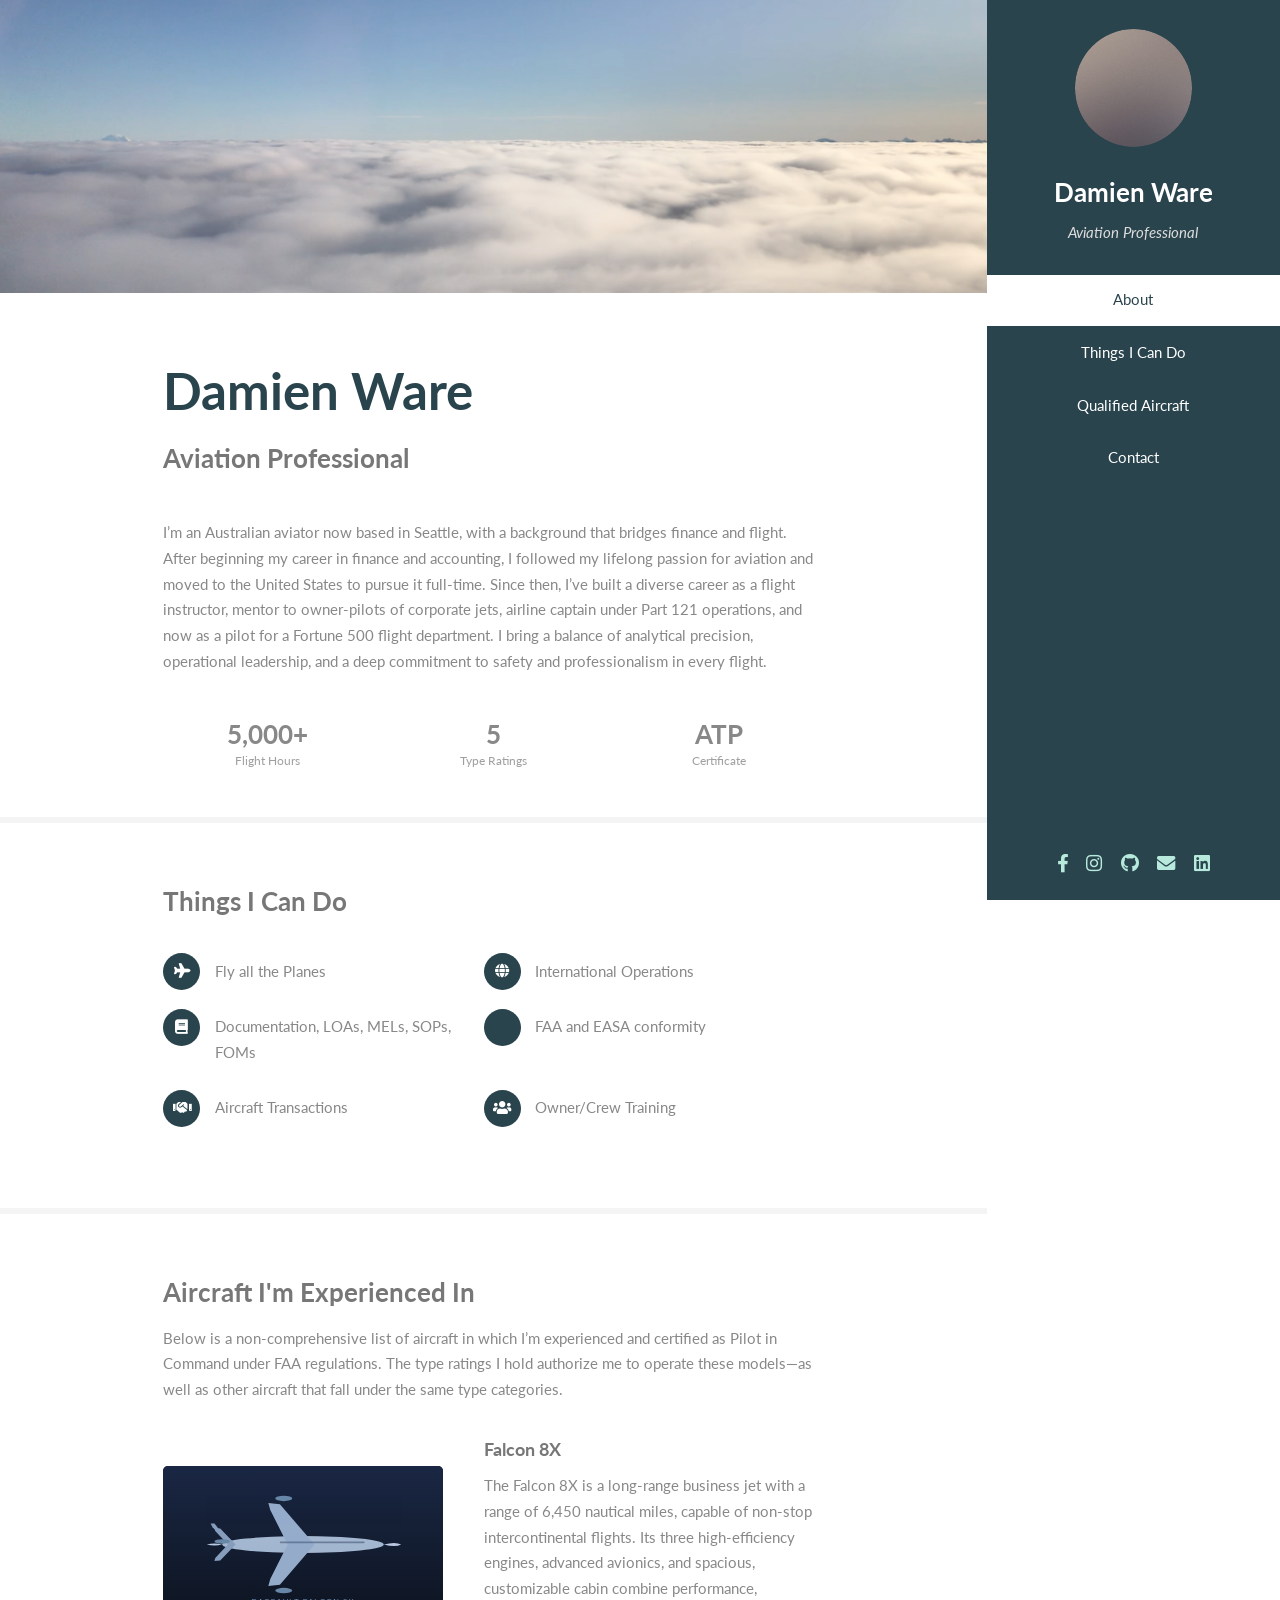
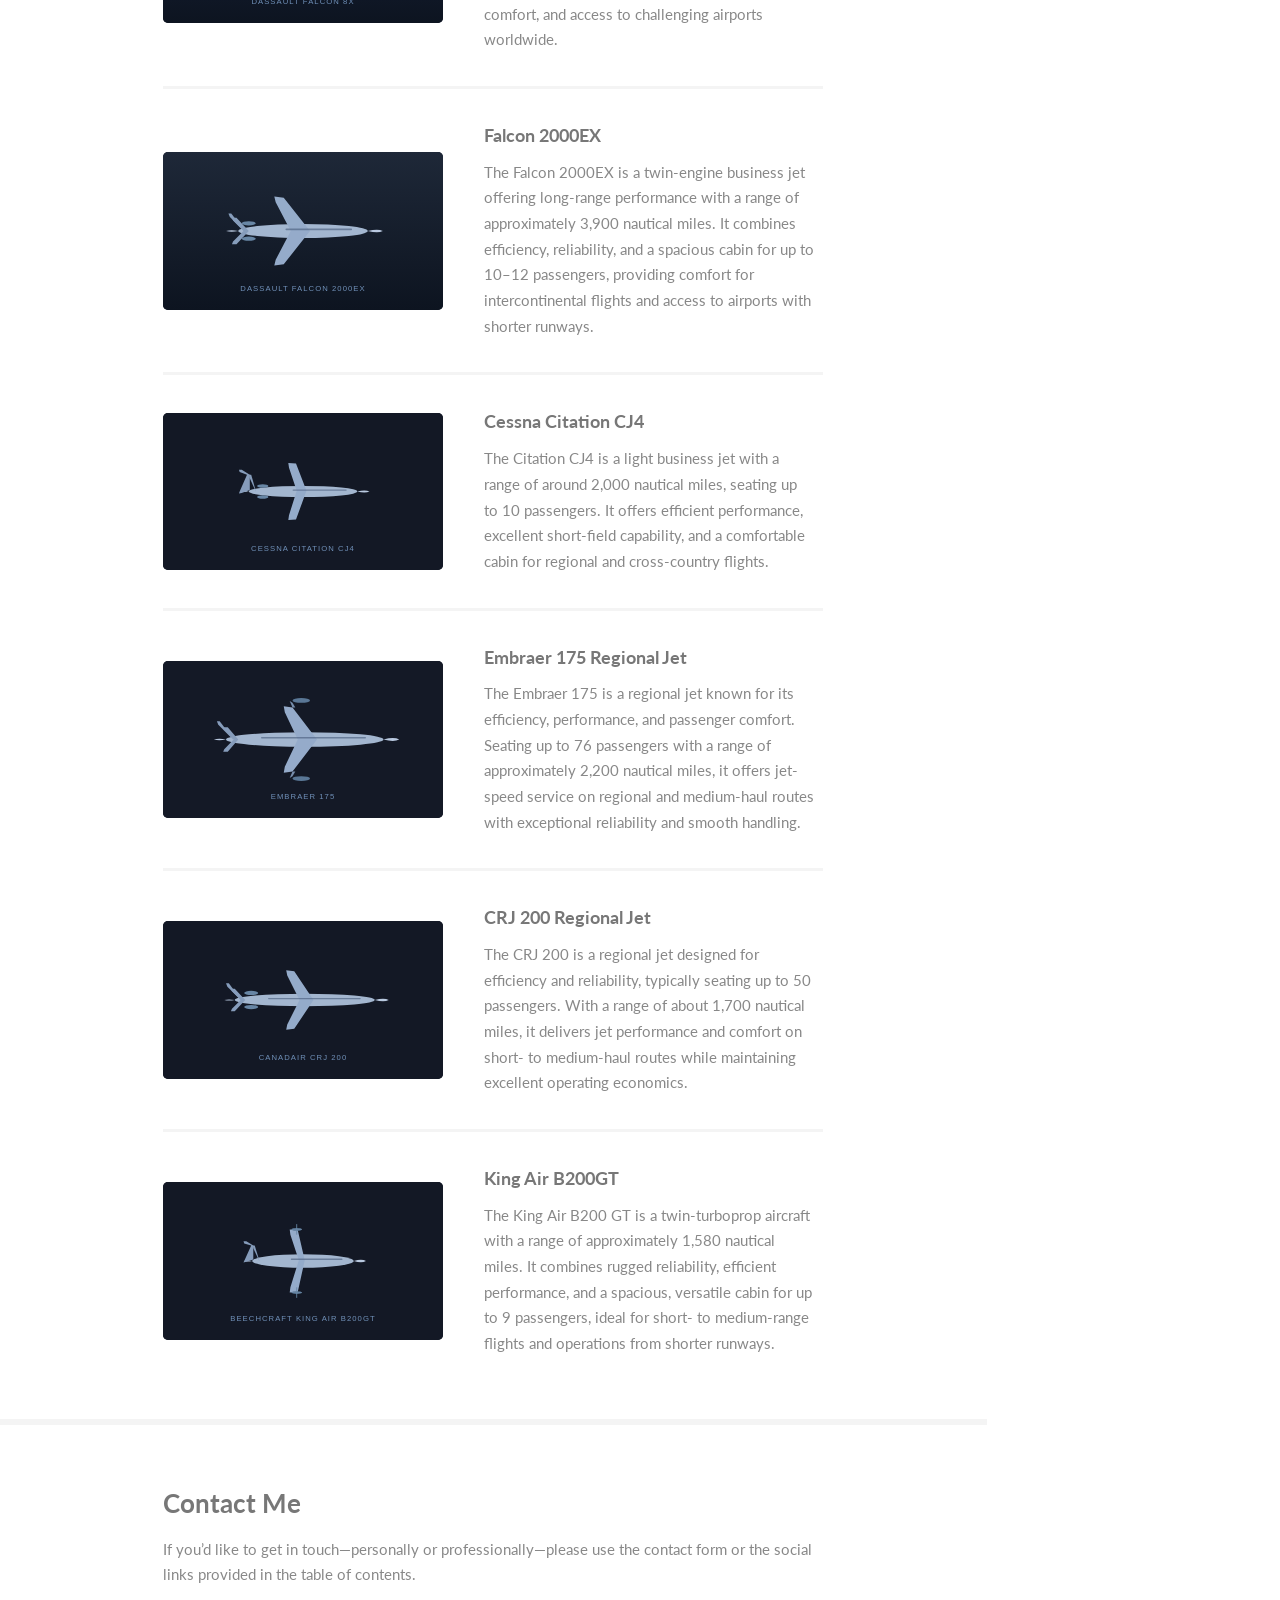
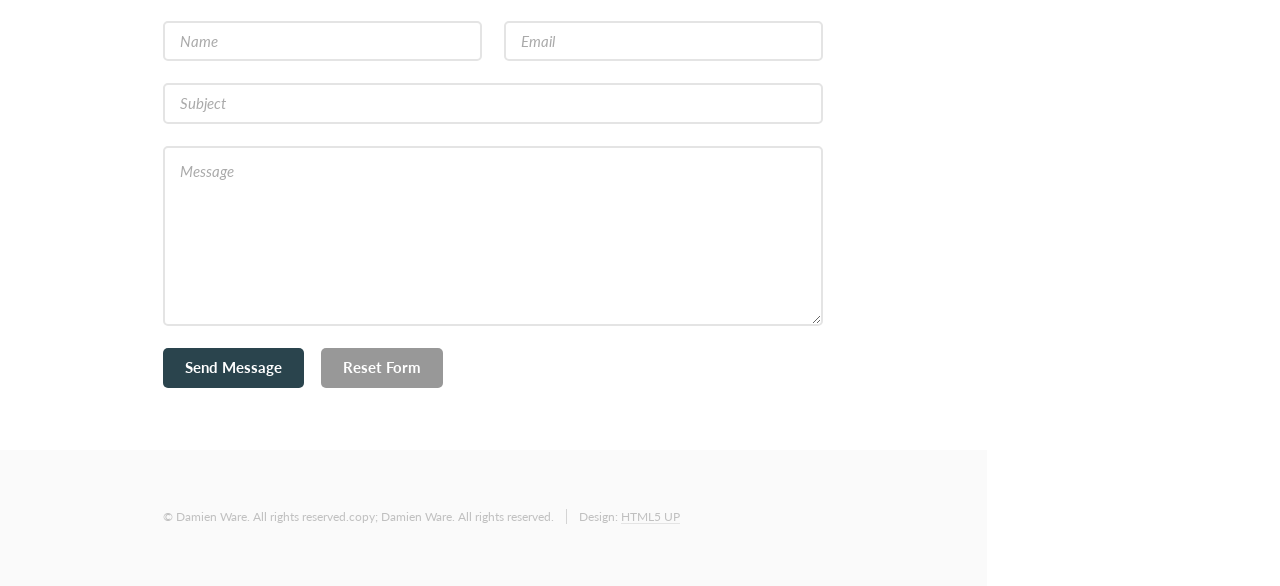
==== index.html @ 3c60c2db "Use self-hosted SVG aircraft silhouettes (fix broken Wikimedia image links)" ====
<!DOCTYPE HTML>

<html>
	<head>
		<title>Damien Ware | Aviation Professional</title>
		<meta charset="utf-8" />
		<meta name="viewport" content="width=device-width, initial-scale=1, user-scalable=no" />
    <meta name="description" content="Damien Ware — Australian-born aviation professional based in Seattle. ATP-certified pilot with 8,000+ flight hours, 6 type ratings, and experience spanning flight instruction, Part 121 airline operations, and Fortune 500 corporate flight departments." />
    <meta name="keywords" content="Damien Ware, aviation professional, ATP pilot, corporate pilot, Falcon 8X, flight instructor, Part 121, Seattle pilot" />
    <meta property="og:title" content="Damien Ware | Aviation Professional" />
    <meta property="og:description" content="ATP-certified pilot with 8,000+ hours and 6 type ratings. Experienced in corporate aviation, airline operations, and aircraft transactions." />
    <meta property="og:type" content="website" />
    <meta property="og:url" content="https://damienware.com" />
    <meta name="twitter:card" content="summary" />
    <meta name="twitter:title" content="Damien Ware | Aviation Professional" />
    <meta name="twitter:description" content="ATP-certified pilot with 8,000+ hours and 6 type ratings." />
		<link rel="stylesheet" href="assets/css/main.css" />
	</head>
	<body class="is-preload">

		<!-- Header -->
			<section id="header">
				<header>
					<span class="image avatar"><img src="images/avatar.jpg" alt="Damien Ware, Aviation Professional" /></span>
					<h1 id="logo"><a href="#">Damien Ware</a></h1>
					<p>Aviation Professional<br />
					</p>
				</header>
				<nav id="nav">
					<ul>
						<li><a href="#one" class="active">About</a></li>
						<li><a href="#two">Things I Can Do</a></li>
						<li><a href="#three">Qualified Aircraft</a></li>
						<li><a href="#four">Contact</a></li>
					</ul>
				</nav>
				<footer>
					<ul class="icons">
												<li><a href="#" class="icon brands fa-facebook-f"><span class="label">Facebook</span></a></li>
						<li><a href="#" class="icon brands fa-instagram"><span class="label">Instagram</span></a></li>
						<li><a href="https://github.com/teacup33q" class="icon brands fa-github"><span class="label">Github</span></a></li>
						<li><a href="mailto:d@mienware.com" class="icon solid fa-envelope"><span class="label">Email</span></a></li>
						<li><a href="https://www.linkedin.com/in/damien-ware/" class="icon brands fa-linkedin"><span class="label">Linkedin</span></a></li>
					</ul>
				</footer>
			</section>

		<!-- Wrapper -->
			<div id="wrapper">

				<!-- Main -->
					<div id="main">

						<!-- One -->
							<section id="one">
								<div class="image main" data-position="center">
									<img src="images/cloudtops.png" alt="Aerial view above the clouds" />
								</div>
								<div class="container">
									<header class="major">
										<h2>Damien Ware</h2>
										<p> Aviation Professional</p>
									</header>
									<p>I’m an Australian aviator now based in Seattle, with a background that bridges finance and flight. After beginning my career in finance and accounting, I followed my lifelong passion for aviation and moved to the United States to pursue it full-time. Since then, I’ve built a diverse career as a flight instructor, mentor to owner-pilots of corporate jets, airline captain under Part 121 operations, and now as a pilot for a Fortune 500 flight department. I bring a balance of analytical precision, operational leadership, and a deep commitment to safety and professionalism in every flight.</p>
                        <div style="display:flex;flex-wrap:wrap;gap:1.2em;margin-top:1.5em;">
                            <div style="flex:1;min-width:140px;background:rgba(255,255,255,0.07);border-radius:8px;padding:1em;text-align:center;">
                                <div style="font-size:1.8em;font-weight:700;">5,000+</div>
                                <div style="font-size:0.85em;opacity:0.8;">Flight Hours</div>
                            </div>
                            <div style="flex:1;min-width:140px;background:rgba(255,255,255,0.07);border-radius:8px;padding:1em;text-align:center;">
                                <div style="font-size:1.8em;font-weight:700;">5</div>
                                <div style="font-size:0.85em;opacity:0.8;">Type Ratings</div>
                            </div>
                            <div style="flex:1;min-width:140px;background:rgba(255,255,255,0.07);border-radius:8px;padding:1em;text-align:center;">
                                <div style="font-size:1.8em;font-weight:700;">ATP</div>
                                <div style="font-size:0.85em;opacity:0.8;">Certificate</div>
                            </div>

                        </div>
								</div>
							</section>

						<!-- Two -->
							<section id="two">
								<div class="container">
									<h3>Things I Can Do</h3>
									<p></p>
									<ul class="feature-icons">
										<li class="icon solid fa-plane">Fly all the Planes</li>
										<li class="icon solid fa-globe">International Operations</li>
										<li class="icon solid fa-book">Documentation, LOAs, MELs, SOPs, FOMs</li>
										<li class="icon fa-solid fa-check">FAA and EASA conformity </li>
										<li class="icon solid fa-handshake">Aircraft Transactions</li>
										<li class="icon solid fa-users">Owner/Crew Training</li>
									</ul>
								</div>
							</section>

						<!-- Three -->
							<section id="three">
								<div class="container">
									<h3>Aircraft I'm Experienced In</h3>
									<p>Below is a non-comprehensive list of aircraft in which I’m experienced and certified as Pilot in Command under FAA regulations. The type ratings I hold authorize me to operate these models—as well as other aircraft that fall under the same type categories. </p>
									<div class="features">
										<article>
											<a href="#" class="image"><img src="images/falcon8x.svg" alt="Dassault Falcon 8X business jet" /></a>
											<div class="inner">
												<h4>Falcon 8X </h4>
												<p>The Falcon 8X is a long-range business jet with a range of 6,450 nautical miles, capable of non-stop intercontinental flights. Its three high-efficiency engines, advanced avionics, and spacious, customizable cabin combine performance, comfort, and access to challenging airports worldwide.</p>
											</div>
										</article>
										<article>
											<a href="#" class="image"><img src="images/falcon2000ex.svg" alt="Dassault Falcon 2000EX business jet" /></a>
											<div class="inner">
												<h4>Falcon 2000EX</h4>
												<p>The Falcon 2000EX is a twin-engine business jet offering long-range performance with a range of approximately 3,900 nautical miles. It combines efficiency, reliability, and a spacious cabin for up to 10–12 passengers, providing comfort for intercontinental flights and access to airports with shorter runways.</p>
											</div>
										</article>
										<article>
											<a href="#" class="image"><img src="images/cj4.svg" alt="Cessna Citation CJ4 business jet" /></a>
											<div class="inner">
												<h4>Cessna Citation CJ4</h4>
												<p>The Citation CJ4 is a light business jet with a range of around 2,000 nautical miles, seating up to 10 passengers. It offers efficient performance, excellent short-field capability, and a comfortable cabin for regional and cross-country flights.</p>
											</div>
										</article>
										<article>
											<a href="#" class="image"><img src="images/erj175.svg" alt="Embraer 175 regional jet" /></a>
											<div class="inner">
												<h4>Embraer 175 Regional Jet</h4>
												<p>The Embraer 175 is a regional jet known for its efficiency, performance, and passenger comfort. Seating up to 76 passengers with a range of approximately 2,200 nautical miles, it offers jet-speed service on regional and medium-haul routes with exceptional reliability and smooth handling.</p>
											</div>
										</article>
										<article>
											<a href="#" class="image"><img src="images/crj200.svg" alt="Canadair CRJ-200 regional jet" /></a>
											<div class="inner">
												<h4>CRJ 200 Regional Jet</h4>
												<p>The CRJ 200 is a regional jet designed for efficiency and reliability, typically seating up to 50 passengers. With a range of about 1,700 nautical miles, it delivers jet performance and comfort on short- to medium-haul routes while maintaining excellent operating economics.</p>
											</div>
										</article>
										<article>
											<a href="#" class="image"><img src="images/kingair.svg" alt="Beechcraft King Air B200GT turboprop" /></a>
											<div class="inner">
												<h4>King Air B200GT</h4>
												<p>The King Air B200 GT is a twin-turboprop aircraft with a range of approximately 1,580 nautical miles. It combines rugged reliability, efficient performance, and a spacious, versatile cabin for up to 9 passengers, ideal for short- to medium-range flights and operations from shorter runways.</p>
											</div>
										</article>
									</div>
								</div>
							</section>

						<!-- Four -->
							<section id="four">
								<div class="container">
									<h3>Contact Me</h3>
									<p>If you’d like to get in touch—personally or professionally—please use the contact form or the social links provided in the table of contents.</p>
									<form method="post" action="https://formsubmit.co/6003521ff4089c02b971f80e07d9766e">
									  <input type="text" name="_honey" style="display:none">
										<div class="row gtr-uniform">
											<div class="col-6 col-12-xsmall"><input type="text" name="name" id="name" placeholder="Name" /></div>
											<div class="col-6 col-12-xsmall"><input type="email" name="email" id="email" placeholder="Email" /></div>
											<div class="col-12"><input type="text" name="subject" id="subject" placeholder="Subject" /></div>
											<div class="col-12"><textarea name="message" id="message" placeholder="Message" rows="6"></textarea></div>
											<div class="col-12">
												<ul class="actions">
													<li><input type="submit" class="primary" value="Send Message" />
													<!-- Redirect after success -->
  <input type="hidden" name="_next" value="https://damienware.com/thankyou.html">
													</li>
													<li><input type="reset" value="Reset Form" /></li>
												</ul>
											</div>
										</div>
									</form>
								</div>
							</section>

						<!-- Five -->
						<!--
							<section id="five">
								<div class="container">
									<h3>Elements</h3>

									<section>
										<h4>Text</h4>
										<p>This is <b>bold</b> and this is <strong>strong</strong>. This is <i>italic</i> and this is <em>emphasized</em>.
										This is <sup>superscript</sup> text and this is <sub>subscript</sub> text.
										This is <u>underlined</u> and this is code: <code>for (;;) { ... }</code>. Finally, <a href="#">this is a link</a>.</p>
										<hr />
										<header>
											<h4>Heading with a Subtitle</h4>
											<p>Lorem ipsum dolor sit amet nullam id egestas urna aliquam</p>
										</header>
										<p>Nunc lacinia ante nunc ac lobortis. Interdum adipiscing gravida odio porttitor sem non mi integer non faucibus ornare mi ut ante amet placerat aliquet. Volutpat eu sed ante lacinia sapien lorem accumsan varius montes viverra nibh in adipiscing blandit tempus accumsan.</p>
										<header>
											<h5>Heading with a Subtitle</h5>
											<p>Lorem ipsum dolor sit amet nullam id egestas urna aliquam</p>
										</header>
										<p>Nunc lacinia ante nunc ac lobortis. Interdum adipiscing gravida odio porttitor sem non mi integer non faucibus ornare mi ut ante amet placerat aliquet. Volutpat eu sed ante lacinia sapien lorem accumsan varius montes viverra nibh in adipiscing blandit tempus accumsan.</p>
										<hr />
										<h2>Heading Level 2</h2>
										<h3>Heading Level 3</h3>
										<h4>Heading Level 4</h4>
										<h5>Heading Level 5</h5>
										<h6>Heading Level 6</h6>
										<hr />
										<h5>Blockquote</h5>
										<blockquote>Fringilla nisl. Donec accumsan interdum nisi, quis tincidunt felis sagittis eget tempus euismod. Vestibulum ante ipsum primis in faucibus vestibulum. Blandit adipiscing eu felis iaculis volutpat ac adipiscing accumsan faucibus. Vestibulum ante ipsum primis in faucibus lorem ipsum dolor sit amet nullam adipiscing eu felis.</blockquote>
										<h5>Preformatted</h5>
										<pre><code>i = 0;

while (!deck.isInOrder()) {
    print 'Iteration ' + i;
    deck.shuffle();
    i++;
}

print 'It took ' + i + ' iterations to sort the deck.';</code></pre>
									</section>

									<section>
										<h4>Lists</h4>
										<div class="row">
											<div class="col-6 col-12-xsmall">
												<h5>Unordered</h5>
												<ul>
													<li>Dolor pulvinar etiam magna etiam.</li>
													<li>Sagittis adipiscing lorem eleifend.</li>
													<li>Felis enim feugiat dolore viverra.</li>
												</ul>
												<h5>Alternate</h5>
												<ul class="alt">
													<li>Dolor pulvinar etiam magna etiam.</li>
													<li>Sagittis adipiscing lorem eleifend.</li>
													<li>Felis enim feugiat dolore viverra.</li>
												</ul>
											</div>
											<div class="col-6 col-12-xsmall">
												<h5>Ordered</h5>
												<ol>
													<li>Dolor pulvinar etiam magna etiam.</li>
													<li>Etiam vel felis at lorem sed viverra.</li>
													<li>Felis enim feugiat dolore viverra.</li>
													<li>Dolor pulvinar etiam magna etiam.</li>
													<li>Etiam vel felis at lorem sed viverra.</li>
													<li>Felis enim feugiat dolore viverra.</li>
												</ol>
												<h5>Icons</h5>
												<ul class="icons">
													<li><a href="#" class="icon brands fa-twitter"><span class="label">Twitter</span></a></li>
													<li><a href="#" class="icon brands fa-facebook-f"><span class="label">Facebook</span></a></li>
													<li><a href="#" class="icon brands fa-instagram"><span class="label">Instagram</span></a></li>
													<li><a href="#" class="icon brands fa-github"><span class="label">Github</span></a></li>
													<li><a href="#" class="icon brands fa-dribbble"><span class="label">Dribbble</span></a></li>
													<li><a href="#" class="icon brands fa-tumblr"><span class="label">Tumblr</span></a></li>
												</ul>
											</div>
										</div>
										<h5>Actions</h5>
										<ul class="actions">
											<li><a href="#" class="button primary">Default</a></li>
											<li><a href="#" class="button">Default</a></li>
											<li><a href="#" class="button alt">Default</a></li>
										</ul>
										<ul class="actions small">
											<li><a href="#" class="button primary small">Small</a></li>
											<li><a href="#" class="button small">Small</a></li>
											<li><a href="#" class="button alt small">Small</a></li>
										</ul>
										<div class="row">
											<div class="col-3 col-6-medium col-12-xsmall">
												<ul class="actions stacked">
													<li><a href="#" class="button primary">Default</a></li>
													<li><a href="#" class="button">Default</a></li>
													<li><a href="#" class="button alt">Default</a></li>
												</ul>
											</div>
											<div class="col-3 col-6 col-12-xsmall">
												<ul class="actions stacked">
													<li><a href="#" class="button primary small">Small</a></li>
													<li><a href="#" class="button small">Small</a></li>
													<li><a href="#" class="button alt small">Small</a></li>
												</ul>
											</div>
											<div class="col-3 col-6-medium col-12-xsmall">
												<ul class="actions stacked">
													<li><a href="#" class="button primary fit">Default</a></li>
													<li><a href="#" class="button fit">Default</a></li>
													<li><a href="#" class="button alt fit">Default</a></li>
												</ul>
											</div>
											<div class="col-3 col-6-medium col-12-xsmall">
												<ul class="actions stacked">
													<li><a href="#" class="button primary small fit">Small</a></li>
													<li><a href="#" class="button small fit">Small</a></li>
													<li><a href="#" class="button alt small fit">Small</a></li>
												</ul>
											</div>
										</div>
									</section>

									<section>
										<h4>Table</h4>
										<h5>Default</h5>
										<div class="table-wrapper">
											<table>
												<thead>
													<tr>
														<th>Name</th>
														<th>Description</th>
														<th>Price</th>
													</tr>
												</thead>
												<tbody>
													<tr>
														<td>Item One</td>
														<td>Ante turpis integer aliquet porttitor.</td>
														<td>29.99</td>
													</tr>
													<tr>
														<td>Item Two</td>
														<td>Vis ac commodo adipiscing arcu aliquet.</td>
														<td>19.99</td>
													</tr>
													<tr>
														<td>Item Three</td>
														<td> Morbi faucibus arcu accumsan lorem.</td>
														<td>29.99</td>
													</tr>
													<tr>
														<td>Item Four</td>
														<td>Vitae integer tempus condimentum.</td>
														<td>19.99</td>
													</tr>
													<tr>
														<td>Item Five</td>
														<td>Ante turpis integer aliquet porttitor.</td>
														<td>29.99</td>
													</tr>
												</tbody>
												<tfoot>
													<tr>
														<td colspan="2"></td>
														<td>100.00</td>
													</tr>
												</tfoot>
											</table>
										</div>

										<h5>Alternate</h5>
										<div class="table-wrapper">
											<table class="alt">
												<thead>
													<tr>
														<th>Name</th>
														<th>Description</th>
														<th>Price</th>
													</tr>
												</thead>
												<tbody>
													<tr>
														<td>Item One</td>
														<td>Ante turpis integer aliquet porttitor.</td>
														<td>29.99</td>
													</tr>
													<tr>
														<td>Item Two</td>
														<td>Vis ac commodo adipiscing arcu aliquet.</td>
														<td>19.99</td>
													</tr>
													<tr>
														<td>Item Three</td>
														<td> Morbi faucibus arcu accumsan lorem.</td>
														<td>29.99</td>
													</tr>
													<tr>
														<td>Item Four</td>
														<td>Vitae integer tempus condimentum.</td>
														<td>19.99</td>
													</tr>
													<tr>
														<td>Item Five</td>
														<td>Ante turpis integer aliquet porttitor.</td>
														<td>29.99</td>
													</tr>
												</tbody>
												<tfoot>
													<tr>
														<td colspan="2"></td>
														<td>100.00</td>
													</tr>
												</tfoot>
											</table>
										</div>
									</section>

									<section>
										<h4>Buttons</h4>
										<ul class="actions">
											<li><a href="#" class="button primary">Primary</a></li>
											<li><a href="#" class="button">Default</a></li>
											<li><a href="#" class="button alt">Alternate</a></li>
										</ul>
										<ul class="actions">
											<li><a href="#" class="button primary large">Large</a></li>
											<li><a href="#" class="button">Default</a></li>
											<li><a href="#" class="button alt small">Small</a></li>
										</ul>
										<ul class="actions fit">
											<li><a href="#" class="button primary fit">Fit</a></li>
											<li><a href="#" class="button fit">Fit</a></li>
											<li><a href="#" class="button alt fit">Fit</a></li>
										</ul>
										<ul class="actions fit small">
											<li><a href="#" class="button primary fit small">Fit + Small</a></li>
											<li><a href="#" class="button fit small">Fit + Small</a></li>
											<li><a href="#" class="button alt fit small">Fit + Small</a></li>
										</ul>
										<ul class="actions">
											<li><a href="#" class="button primary icon solid fa-download">Icon</a></li>
											<li><a href="#" class="button icon solid fa-download">Icon</a></li>
											<li><a href="#" class="button alt icon solid fa-check">Icon</a></li>
										</ul>
										<ul class="actions">
											<li><span class="button primary disabled">Primary</span></li>
											<li><span class="button disabled">Default</span></li>
											<li><span class="button alt disabled">Alternate</span></li>
										</ul>
									</section>

									<section>
										<h4>Form</h4>
										<form method="post" action="#">
											<div class="row gtr-uniform">
												<div class="col-6 col-12-xsmall">
													<input type="text" name="demo-name" id="demo-name" value="" placeholder="Name" />
												</div>
												<div class="col-6 col-12-xsmall">
													<input type="email" name="demo-email" id="demo-email" value="" placeholder="Email" />
												</div>
												<div class="col-12">
													<select name="demo-category" id="demo-category">
														<option value="">- Category -</option>
														<option value="1">Manufacturing</option>
														<option value="1">Shipping</option>
														<option value="1">Administration</option>
														<option value="1">Human Resources</option>
													</select>
												</div>
												<div class="col-4 col-12-medium">
													<input type="radio" id="demo-priority-low" name="demo-priority" checked>
													<label for="demo-priority-low">Low Priority</label>
												</div>
												<div class="col-4 col-12-medium">
													<input type="radio" id="demo-priority-normal" name="demo-priority">
													<label for="demo-priority-normal">Normal Priority</label>
												</div>
												<div class="col-4 col-12-medium">
													<input type="radio" id="demo-priority-high" name="demo-priority">
													<label for="demo-priority-high">High Priority</label>
												</div>
												<div class="col-6 col-12-medium">
													<input type="checkbox" id="demo-copy" name="demo-copy">
													<label for="demo-copy">Email me a copy of this message</label>
												</div>
												<div class="col-6 col-12-medium">
													<input type="checkbox" id="demo-human" name="demo-human" checked>
													<label for="demo-human">I am a human and not a robot</label>
												</div>
												<div class="col-12">
													<textarea name="demo-message" id="demo-message" placeholder="Enter your message" rows="6"></textarea>
												</div>
												<div class="col-12">
													<ul class="actions">
														<li><input type="submit" value="Send Message" /></li>
														<li><input type="reset" value="Reset" class="alt" /></li>
													</ul>
												</div>
											</div>
										</form>
									</section>

									<section>
										<h4>Image</h4>
										<h5>Fit</h5>
										<span class="image fit"><img src="images/cloudtops.png" alt="Aerial view above the clouds" /></span>
										<div class="box alt">
											<div class="row gtr-50 gtr-uniform">
												<div class="col-4"><span class="image fit"><img src="images/pic01.jpg" alt="Aviation photo" /></span></div>
												<div class="col-4"><span class="image fit"><img src="images/pic02.jpg" alt="Aviation photo" /></span></div>
												<div class="col-4"><span class="image fit"><img src="images/pic03.jpg" alt="Aviation photo" /></span></div>
												<div class="col-4"><span class="image fit"><img src="images/pic02.jpg" alt="Aviation photo" /></span></div>
												<div class="col-4"><span class="image fit"><img src="images/pic03.jpg" alt="Aviation photo" /></span></div>
												<div class="col-4"><span class="image fit"><img src="images/pic01.jpg" alt="Aviation photo" /></span></div>
												<div class="col-4"><span class="image fit"><img src="images/pic03.jpg" alt="Aviation photo" /></span></div>
												<div class="col-4"><span class="image fit"><img src="images/pic01.jpg" alt="Aviation photo" /></span></div>
												<div class="col-4"><span class="image fit"><img src="images/pic02.jpg" alt="Aviation photo" /></span></div>
											</div>
										</div>
										<h5>Left &amp; Right</h5>
										<p><span class="image left"><img src="images/avatar.jpg" alt="Damien Ware, Aviation Professional" /></span>Fringilla nisl. Donec accumsan interdum nisi, quis tincidunt felis sagittis eget. tempus euismod. Vestibulum ante ipsum primis in faucibus vestibulum. Blandit adipiscing eu felis iaculis volutpat ac adipiscing accumsan eu faucibus. Integer ac pellentesque praesent tincidunt felis sagittis eget. tempus euismod. Vestibulum ante ipsum primis in faucibus vestibulum. Blandit adipiscing eu felis iaculis volutpat ac adipiscing accumsan eu faucibus. Integer ac pellentesque praesent. Donec accumsan interdum nisi, quis tincidunt felis sagittis eget. tempus euismod. Vestibulum ante ipsum primis in faucibus vestibulum. Blandit adipiscing eu felis iaculis volutpat ac adipiscing accumsan eu faucibus. Integer ac pellentesque praesent tincidunt felis sagittis eget. tempus euismod. Vestibulum ante ipsum primis in faucibus vestibulum. Blandit adipiscing eu felis iaculis volutpat ac adipiscing accumsan eu faucibus. Integer ac pellentesque praesent.</p>
										<p><span class="image right"><img src="images/avatar.jpg" alt="Damien Ware, Aviation Professional" /></span>Fringilla nisl. Donec accumsan interdum nisi, quis tincidunt felis sagittis eget. tempus euismod. Vestibulum ante ipsum primis in faucibus vestibulum. Blandit adipiscing eu felis iaculis volutpat ac adipiscing accumsan eu faucibus. Integer ac pellentesque praesent tincidunt felis sagittis eget. tempus euismod. Vestibulum ante ipsum primis in faucibus vestibulum. Blandit adipiscing eu felis iaculis volutpat ac adipiscing accumsan eu faucibus. Integer ac pellentesque praesent. Donec accumsan interdum nisi, quis tincidunt felis sagittis eget. tempus euismod. Vestibulum ante ipsum primis in faucibus vestibulum. Blandit adipiscing eu felis iaculis volutpat ac adipiscing accumsan eu faucibus. Integer ac pellentesque praesent tincidunt felis sagittis eget. tempus euismod. Vestibulum ante ipsum primis in faucibus vestibulum. Blandit adipiscing eu felis iaculis volutpat ac adipiscing accumsan eu faucibus. Integer ac pellentesque praesent.</p>
									</section>

								</div>
							</section>
						-->

					</div>

				<!-- Footer -->
					<section id="footer">
						<div class="container">
							<ul class="copyright">
								<li>&copy; Damien Ware. All rights reserved.copy; Damien Ware. All rights reserved.</li><li>Design: <a href="http://html5up.net">HTML5 UP</a></li>
							</ul>
						</div>
					</section>

			</div>

		<!-- Scripts -->
			<script src="assets/js/jquery.min.js"></script>
			<script src="assets/js/jquery.scrollex.min.js"></script>
			<script src="assets/js/jquery.scrolly.min.js"></script>
			<script src="assets/js/browser.min.js"></script>
			<script src="assets/js/breakpoints.min.js"></script>
			<script src="assets/js/util.js"></script>
			<script src="assets/js/main.js"></script>

	</body>

</html>
---- assets/css/main.css ----
@import url("fontawesome-all.min.css");
@import url("https://fonts.googleapis.com/css?family=Lato:400,400italic,700,700italic|Source+Code+Pro:400");

/*
	Read Only by HTML5 UP
	html5up.net | @ajlkn
	Free for personal and commercial use under the CCA 3.0 license (html5up.net/license)
*/

html, body, div, span, applet, object,
iframe, h1, h2, h3, h4, h5, h6, p, blockquote,
pre, a, abbr, acronym, address, big, cite,
code, del, dfn, em, img, ins, kbd, q, s, samp,
small, strike, strong, sub, sup, tt, var, b,
u, i, center, dl, dt, dd, ol, ul, li, fieldset,
form, label, legend, table, caption, tbody,
tfoot, thead, tr, th, td, article, aside,
canvas, details, embed, figure, figcaption,
footer, header, hgroup, menu, nav, output, ruby,
section, summary, time, mark, audio, video {
	margin: 0;
	padding: 0;
	border: 0;
	font-size: 100%;
	font: inherit;
	vertical-align: baseline;}

article, aside, details, figcaption, figure,
footer, header, hgroup, menu, nav, section {
	display: block;}

body {
	line-height: 1;
}

ol, ul {
	list-style: none;
}

blockquote, q {
	quotes: none;
}

	blockquote:before, blockquote:after, q:before, q:after {
		content: '';
		content: none;
	}

table {
	border-collapse: collapse;
	border-spacing: 0;
}

body {
	-webkit-text-size-adjust: none;
}

mark {
	background-color: transparent;
	color: inherit;
}

input::-moz-focus-inner {
	border: 0;
	padding: 0;
}

input, select, textarea {
	-moz-appearance: none;
	-webkit-appearance: none;
	-ms-appearance: none;
	appearance: none;
}

/* Basic */

	html {
		box-sizing: border-box;
	}

	*, *:before, *:after {
		box-sizing: inherit;
	}

	body {
		background: #fff;
	}

		body.is-preload *, body.is-preload *:before, body.is-preload *:after {
			-moz-animation: none !important;
			-webkit-animation: none !important;
			-ms-animation: none !important;
			animation: none !important;
			-moz-transition: none !important;
			-webkit-transition: none !important;
			-ms-transition: none !important;
			transition: none !important;
		}

	body, input, select, textarea {
		color: #888;
		font-family: "Lato", sans-serif;
		font-size: 16pt;
		font-weight: 400;
		line-height: 1.75em;
	}

	a {
		-moz-transition: color 0.2s ease-in-out, border-color 0.2s ease-in-out;
		-webkit-transition: color 0.2s ease-in-out, border-color 0.2s ease-in-out;
		-ms-transition: color 0.2s ease-in-out, border-color 0.2s ease-in-out;
		transition: color 0.2s ease-in-out, border-color 0.2s ease-in-out;
		border-bottom: solid 1px #e4e4e4;
		color: inherit;
		text-decoration: none;
	}

		a:hover {
			border-bottom-color: transparent;
			color: #2A444D !important;
		}

	strong, b {
		color: #777;
		font-weight: 700;
	}

	em, i {
		font-style: italic;
	}

	p {
		margin: 0 0 2.25em 0;
	}

	h1, h2, h3, h4, h5, h6 {
		color: #777;
		font-weight: 700;
		line-height: 1em;
		margin: 0 0 0.5625em 0;
	}

		h1 a, h2 a, h3 a, h4 a, h5 a, h6 a {
			border: 0;
			color: inherit;
			text-decoration: none;
		}

	h2 {
		font-size: 2em;
		line-height: 1.5em;
	}

	h3 {
		font-size: 1.75em;
		line-height: 1.5em;
	}

	h4 {
		font-size: 1.25em;
		line-height: 1.5em;
	}

	h5 {
		font-size: 0.9em;
		line-height: 1.5em;
	}

	h6 {
		font-size: 0.7em;
		line-height: 1.5em;
	}

	sub {
		font-size: 0.8em;
		position: relative;
		top: 0.5em;
	}

	sup {
		font-size: 0.8em;
		position: relative;
		top: -0.5em;
	}

	hr {
		border: 0;
		border-bottom: solid 2px #f4f4f4;
		margin: 2.25em 0;
	}

		hr.major {
			margin: 3.375em 0;
		}

	blockquote {
		border-left: solid 8px #e4e4e4;
		font-style: italic;
		margin: 0 0 2.25em 0;
		padding: 0.5em 0 0.5em 2em;
	}

	code {
		background: #555;
		border-radius: 5px;
		color: #fff;
		font-family: "Source Code Pro", monospace;
		font-size: 0.9em;
		margin: 0 0.25em;
		padding: 0.25em 0.65em;
	}

	pre {
		font-family: "Source Code Pro", monospace;
		font-size: 0.9em;
		margin: 0 0 2.25em 0;
	}

		pre code {
			-webkit-overflow-scrolling: touch;
			display: block;
			line-height: 1.5em;
			overflow-x: auto;
			padding: 1em 1.5em;
		}

	.align-left {
		text-align: left;
	}

	.align-center {
		text-align: center;
	}

	.align-right {
		text-align: right;
	}

/* Row */

	.row {
		display: flex;
		flex-wrap: wrap;
		box-sizing: border-box;
		align-items: stretch;
	}

		.row > * {
			box-sizing: border-box;
		}

		.row.gtr-uniform > * > :last-child {
			margin-bottom: 0;
		}

		.row.aln-left {
			justify-content: flex-start;
		}

		.row.aln-center {
			justify-content: center;
		}

		.row.aln-right {
			justify-content: flex-end;
		}

		.row.aln-top {
			align-items: flex-start;
		}

		.row.aln-middle {
			align-items: center;
		}

		.row.aln-bottom {
			align-items: flex-end;
		}

		.row > .imp {
			order: -1;
		}

		.row > .col-1 {
			width: 8.33333%;
		}

		.row > .off-1 {
			margin-left: 8.33333%;
		}

		.row > .col-2 {
			width: 16.66667%;
		}

		.row > .off-2 {
			margin-left: 16.66667%;
		}

		.row > .col-3 {
			width: 25%;
		}

		.row > .off-3 {
			margin-left: 25%;
		}

		.row > .col-4 {
			width: 33.33333%;
		}

		.row > .off-4 {
			margin-left: 33.33333%;
		}

		.row > .col-5 {
			width: 41.66667%;
		}

		.row > .off-5 {
			margin-left: 41.66667%;
		}

		.row > .col-6 {
			width: 50%;
		}

		.row > .off-6 {
			margin-left: 50%;
		}

		.row > .col-7 {
			width: 58.33333%;
		}

		.row > .off-7 {
			margin-left: 58.33333%;
		}

		.row > .col-8 {
			width: 66.66667%;
		}

		.row > .off-8 {
			margin-left: 66.66667%;
		}

		.row > .col-9 {
			width: 75%;
		}

		.row > .off-9 {
			margin-left: 75%;
		}

		.row > .col-10 {
			width: 83.33333%;
		}

		.row > .off-10 {
			margin-left: 83.33333%;
		}

		.row > .col-11 {
			width: 91.66667%;
		}

		.row > .off-11 {
			margin-left: 91.66667%;
		}

		.row > .col-12 {
			width: 100%;
		}

		.row > .off-12 {
			margin-left: 100%;
		}

		.row.gtr-0 {
			margin-top: 0;
			margin-left: 0em;
		}

			.row.gtr-0 > * {
				padding: 0 0 0 0em;
			}

			.row.gtr-0.gtr-uniform {
				margin-top: 0em;
			}

				.row.gtr-0.gtr-uniform > * {
					padding-top: 0em;
				}

		.row.gtr-25 {
			margin-top: 0;
			margin-left: -0.5em;
		}

			.row.gtr-25 > * {
				padding: 0 0 0 0.5em;
			}

			.row.gtr-25.gtr-uniform {
				margin-top: -0.5em;
			}

				.row.gtr-25.gtr-uniform > * {
					padding-top: 0.5em;
				}

		.row.gtr-50 {
			margin-top: 0;
			margin-left: -1em;
		}

			.row.gtr-50 > * {
				padding: 0 0 0 1em;
			}

			.row.gtr-50.gtr-uniform {
				margin-top: -1em;
			}

				.row.gtr-50.gtr-uniform > * {
					padding-top: 1em;
				}

		.row {
			margin-top: 0;
			margin-left: -2em;
		}

			.row > * {
				padding: 0 0 0 2em;
			}

			.row.gtr-uniform {
				margin-top: -2em;
			}

				.row.gtr-uniform > * {
					padding-top: 2em;
				}

		.row.gtr-150 {
			margin-top: 0;
			margin-left: -3em;
		}

			.row.gtr-150 > * {
				padding: 0 0 0 3em;
			}

			.row.gtr-150.gtr-uniform {
				margin-top: -3em;
			}

				.row.gtr-150.gtr-uniform > * {
					padding-top: 3em;
				}

		.row.gtr-200 {
			margin-top: 0;
			margin-left: -4em;
		}

			.row.gtr-200 > * {
				padding: 0 0 0 4em;
			}

			.row.gtr-200.gtr-uniform {
				margin-top: -4em;
			}

				.row.gtr-200.gtr-uniform > * {
					padding-top: 4em;
				}

		@media screen and (max-width: 1680px) {

			.row {
				display: flex;
				flex-wrap: wrap;
				box-sizing: border-box;
				align-items: stretch;
			}

				.row > * {
					box-sizing: border-box;
				}

				.row.gtr-uniform > * > :last-child {
					margin-bottom: 0;
				}

				.row.aln-left {
					justify-content: flex-start;
				}

				.row.aln-center {
					justify-content: center;
				}

				.row.aln-right {
					justify-content: flex-end;
				}

				.row.aln-top {
					align-items: flex-start;
				}

				.row.aln-middle {
					align-items: center;
				}

				.row.aln-bottom {
					align-items: flex-end;
				}

				.row > .imp-xlarge {
					order: -1;
				}

				.row > .col-1-xlarge {
					width: 8.33333%;
				}

				.row > .off-1-xlarge {
					margin-left: 8.33333%;
				}

				.row > .col-2-xlarge {
					width: 16.66667%;
				}

				.row > .off-2-xlarge {
					margin-left: 16.66667%;
				}

				.row > .col-3-xlarge {
					width: 25%;
				}

				.row > .off-3-xlarge {
					margin-left: 25%;
				}

				.row > .col-4-xlarge {
					width: 33.33333%;
				}

				.row > .off-4-xlarge {
					margin-left: 33.33333%;
				}

				.row > .col-5-xlarge {
					width: 41.66667%;
				}

				.row > .off-5-xlarge {
					margin-left: 41.66667%;
				}

				.row > .col-6-xlarge {
					width: 50%;
				}

				.row > .off-6-xlarge {
					margin-left: 50%;
				}

				.row > .col-7-xlarge {
					width: 58.33333%;
				}

				.row > .off-7-xlarge {
					margin-left: 58.33333%;
				}

				.row > .col-8-xlarge {
					width: 66.66667%;
				}

				.row > .off-8-xlarge {
					margin-left: 66.66667%;
				}

				.row > .col-9-xlarge {
					width: 75%;
				}

				.row > .off-9-xlarge {
					margin-left: 75%;
				}

				.row > .col-10-xlarge {
					width: 83.33333%;
				}

				.row > .off-10-xlarge {
					margin-left: 83.33333%;
				}

				.row > .col-11-xlarge {
					width: 91.66667%;
				}

				.row > .off-11-xlarge {
					margin-left: 91.66667%;
				}

				.row > .col-12-xlarge {
					width: 100%;
				}

				.row > .off-12-xlarge {
					margin-left: 100%;
				}

				.row.gtr-0 {
					margin-top: 0;
					margin-left: 0em;
				}

					.row.gtr-0 > * {
						padding: 0 0 0 0em;
					}

					.row.gtr-0.gtr-uniform {
						margin-top: 0em;
					}

						.row.gtr-0.gtr-uniform > * {
							padding-top: 0em;
						}

				.row.gtr-25 {
					margin-top: 0;
					margin-left: -0.5em;
				}

					.row.gtr-25 > * {
						padding: 0 0 0 0.5em;
					}

					.row.gtr-25.gtr-uniform {
						margin-top: -0.5em;
					}

						.row.gtr-25.gtr-uniform > * {
							padding-top: 0.5em;
						}

				.row.gtr-50 {
					margin-top: 0;
					margin-left: -1em;
				}

					.row.gtr-50 > * {
						padding: 0 0 0 1em;
					}

					.row.gtr-50.gtr-uniform {
						margin-top: -1em;
					}

						.row.gtr-50.gtr-uniform > * {
							padding-top: 1em;
						}

				.row {
					margin-top: 0;
					margin-left: -2em;
				}

					.row > * {
						padding: 0 0 0 2em;
					}

					.row.gtr-uniform {
						margin-top: -2em;
					}

						.row.gtr-uniform > * {
							padding-top: 2em;
						}

				.row.gtr-150 {
					margin-top: 0;
					margin-left: -3em;
				}

					.row.gtr-150 > * {
						padding: 0 0 0 3em;
					}

					.row.gtr-150.gtr-uniform {
						margin-top: -3em;
					}

						.row.gtr-150.gtr-uniform > * {
							padding-top: 3em;
						}

				.row.gtr-200 {
					margin-top: 0;
					margin-left: -4em;
				}

					.row.gtr-200 > * {
						padding: 0 0 0 4em;
					}

					.row.gtr-200.gtr-uniform {
						margin-top: -4em;
					}

						.row.gtr-200.gtr-uniform > * {
							padding-top: 4em;
						}

		}

		@media screen and (max-width: 1280px) {

			.row {
				display: flex;
				flex-wrap: wrap;
				box-sizing: border-box;
				align-items: stretch;
			}

				.row > * {
					box-sizing: border-box;
				}

				.row.gtr-uniform > * > :last-child {
					margin-bottom: 0;
				}

				.row.aln-left {
					justify-content: flex-start;
				}

				.row.aln-center {
					justify-content: center;
				}

				.row.aln-right {
					justify-content: flex-end;
				}

				.row.aln-top {
					align-items: flex-start;
				}

				.row.aln-middle {
					align-items: center;
				}

				.row.aln-bottom {
					align-items: flex-end;
				}

				.row > .imp-large {
					order: -1;
				}

				.row > .col-1-large {
					width: 8.33333%;
				}

				.row > .off-1-large {
					margin-left: 8.33333%;
				}

				.row > .col-2-large {
					width: 16.66667%;
				}

				.row > .off-2-large {
					margin-left: 16.66667%;
				}

				.row > .col-3-large {
					width: 25%;
				}

				.row > .off-3-large {
					margin-left: 25%;
				}

				.row > .col-4-large {
					width: 33.33333%;
				}

				.row > .off-4-large {
					margin-left: 33.33333%;
				}

				.row > .col-5-large {
					width: 41.66667%;
				}

				.row > .off-5-large {
					margin-left: 41.66667%;
				}

				.row > .col-6-large {
					width: 50%;
				}

				.row > .off-6-large {
					margin-left: 50%;
				}

				.row > .col-7-large {
					width: 58.33333%;
				}

				.row > .off-7-large {
					margin-left: 58.33333%;
				}

				.row > .col-8-large {
					width: 66.66667%;
				}

				.row > .off-8-large {
					margin-left: 66.66667%;
				}

				.row > .col-9-large {
					width: 75%;
				}

				.row > .off-9-large {
					margin-left: 75%;
				}

				.row > .col-10-large {
					width: 83.33333%;
				}

				.row > .off-10-large {
					margin-left: 83.33333%;
				}

				.row > .col-11-large {
					width: 91.66667%;
				}

				.row > .off-11-large {
					margin-left: 91.66667%;
				}

				.row > .col-12-large {
					width: 100%;
				}

				.row > .off-12-large {
					margin-left: 100%;
				}

				.row.gtr-0 {
					margin-top: 0;
					margin-left: 0em;
				}

					.row.gtr-0 > * {
						padding: 0 0 0 0em;
					}

					.row.gtr-0.gtr-uniform {
						margin-top: 0em;
					}

						.row.gtr-0.gtr-uniform > * {
							padding-top: 0em;
						}

				.row.gtr-25 {
					margin-top: 0;
					margin-left: -0.375em;
				}

					.row.gtr-25 > * {
						padding: 0 0 0 0.375em;
					}

					.row.gtr-25.gtr-uniform {
						margin-top: -0.375em;
					}

						.row.gtr-25.gtr-uniform > * {
							padding-top: 0.375em;
						}

				.row.gtr-50 {
					margin-top: 0;
					margin-left: -0.75em;
				}

					.row.gtr-50 > * {
						padding: 0 0 0 0.75em;
					}

					.row.gtr-50.gtr-uniform {
						margin-top: -0.75em;
					}

						.row.gtr-50.gtr-uniform > * {
							padding-top: 0.75em;
						}

				.row {
					margin-top: 0;
					margin-left: -1.5em;
				}

					.row > * {
						padding: 0 0 0 1.5em;
					}

					.row.gtr-uniform {
						margin-top: -1.5em;
					}

						.row.gtr-uniform > * {
							padding-top: 1.5em;
						}

				.row.gtr-150 {
					margin-top: 0;
					margin-left: -2.25em;
				}

					.row.gtr-150 > * {
						padding: 0 0 0 2.25em;
					}

					.row.gtr-150.gtr-uniform {
						margin-top: -2.25em;
					}

						.row.gtr-150.gtr-uniform > * {
							padding-top: 2.25em;
						}

				.row.gtr-200 {
					margin-top: 0;
					margin-left: -3em;
				}

					.row.gtr-200 > * {
						padding: 0 0 0 3em;
					}

					.row.gtr-200.gtr-uniform {
						margin-top: -3em;
					}

						.row.gtr-200.gtr-uniform > * {
							padding-top: 3em;
						}

		}

		@media screen and (max-width: 1024px) {

			.row {
				display: flex;
				flex-wrap: wrap;
				box-sizing: border-box;
				align-items: stretch;
			}

				.row > * {
					box-sizing: border-box;
				}

				.row.gtr-uniform > * > :last-child {
					margin-bottom: 0;
				}

				.row.aln-left {
					justify-content: flex-start;
				}

				.row.aln-center {
					justify-content: center;
				}

				.row.aln-right {
					justify-content: flex-end;
				}

				.row.aln-top {
					align-items: flex-start;
				}

				.row.aln-middle {
					align-items: center;
				}

				.row.aln-bottom {
					align-items: flex-end;
				}

				.row > .imp-medium {
					order: -1;
				}

				.row > .col-1-medium {
					width: 8.33333%;
				}

				.row > .off-1-medium {
					margin-left: 8.33333%;
				}

				.row > .col-2-medium {
					width: 16.66667%;
				}

				.row > .off-2-medium {
					margin-left: 16.66667%;
				}

				.row > .col-3-medium {
					width: 25%;
				}

				.row > .off-3-medium {
					margin-left: 25%;
				}

				.row > .col-4-medium {
					width: 33.33333%;
				}

				.row > .off-4-medium {
					margin-left: 33.33333%;
				}

				.row > .col-5-medium {
					width: 41.66667%;
				}

				.row > .off-5-medium {
					margin-left: 41.66667%;
				}

				.row > .col-6-medium {
					width: 50%;
				}

				.row > .off-6-medium {
					margin-left: 50%;
				}

				.row > .col-7-medium {
					width: 58.33333%;
				}

				.row > .off-7-medium {
					margin-left: 58.33333%;
				}

				.row > .col-8-medium {
					width: 66.66667%;
				}

				.row > .off-8-medium {
					margin-left: 66.66667%;
				}

				.row > .col-9-medium {
					width: 75%;
				}

				.row > .off-9-medium {
					margin-left: 75%;
				}

				.row > .col-10-medium {
					width: 83.33333%;
				}

				.row > .off-10-medium {
					margin-left: 83.33333%;
				}

				.row > .col-11-medium {
					width: 91.66667%;
				}

				.row > .off-11-medium {
					margin-left: 91.66667%;
				}

				.row > .col-12-medium {
					width: 100%;
				}

				.row > .off-12-medium {
					margin-left: 100%;
				}

				.row.gtr-0 {
					margin-top: 0;
					margin-left: 0em;
				}

					.row.gtr-0 > * {
						padding: 0 0 0 0em;
					}

					.row.gtr-0.gtr-uniform {
						margin-top: 0em;
					}

						.row.gtr-0.gtr-uniform > * {
							padding-top: 0em;
						}

				.row.gtr-25 {
					margin-top: 0;
					margin-left: -0.375em;
				}

					.row.gtr-25 > * {
						padding: 0 0 0 0.375em;
					}

					.row.gtr-25.gtr-uniform {
						margin-top: -0.375em;
					}

						.row.gtr-25.gtr-uniform > * {
							padding-top: 0.375em;
						}

				.row.gtr-50 {
					margin-top: 0;
					margin-left: -0.75em;
				}

					.row.gtr-50 > * {
						padding: 0 0 0 0.75em;
					}

					.row.gtr-50.gtr-uniform {
						margin-top: -0.75em;
					}

						.row.gtr-50.gtr-uniform > * {
							padding-top: 0.75em;
						}

				.row {
					margin-top: 0;
					margin-left: -1.5em;
				}

					.row > * {
						padding: 0 0 0 1.5em;
					}

					.row.gtr-uniform {
						margin-top: -1.5em;
					}

						.row.gtr-uniform > * {
							padding-top: 1.5em;
						}

				.row.gtr-150 {
					margin-top: 0;
					margin-left: -2.25em;
				}

					.row.gtr-150 > * {
						padding: 0 0 0 2.25em;
					}

					.row.gtr-150.gtr-uniform {
						margin-top: -2.25em;
					}

						.row.gtr-150.gtr-uniform > * {
							padding-top: 2.25em;
						}

				.row.gtr-200 {
					margin-top: 0;
					margin-left: -3em;
				}

					.row.gtr-200 > * {
						padding: 0 0 0 3em;
					}

					.row.gtr-200.gtr-uniform {
						margin-top: -3em;
					}

						.row.gtr-200.gtr-uniform > * {
							padding-top: 3em;
						}

		}

		@media screen and (max-width: 736px) {

			.row {
				display: flex;
				flex-wrap: wrap;
				box-sizing: border-box;
				align-items: stretch;
			}

				.row > * {
					box-sizing: border-box;
				}

				.row.gtr-uniform > * > :last-child {
					margin-bottom: 0;
				}

				.row.aln-left {
					justify-content: flex-start;
				}

				.row.aln-center {
					justify-content: center;
				}

				.row.aln-right {
					justify-content: flex-end;
				}

				.row.aln-top {
					align-items: flex-start;
				}

				.row.aln-middle {
					align-items: center;
				}

				.row.aln-bottom {
					align-items: flex-end;
				}

				.row > .imp-small {
					order: -1;
				}

				.row > .col-1-small {
					width: 8.33333%;
				}

				.row > .off-1-small {
					margin-left: 8.33333%;
				}

				.row > .col-2-small {
					width: 16.66667%;
				}

				.row > .off-2-small {
					margin-left: 16.66667%;
				}

				.row > .col-3-small {
					width: 25%;
				}

				.row > .off-3-small {
					margin-left: 25%;
				}

				.row > .col-4-small {
					width: 33.33333%;
				}

				.row > .off-4-small {
					margin-left: 33.33333%;
				}

				.row > .col-5-small {
					width: 41.66667%;
				}

				.row > .off-5-small {
					margin-left: 41.66667%;
				}

				.row > .col-6-small {
					width: 50%;
				}

				.row > .off-6-small {
					margin-left: 50%;
				}

				.row > .col-7-small {
					width: 58.33333%;
				}

				.row > .off-7-small {
					margin-left: 58.33333%;
				}

				.row > .col-8-small {
					width: 66.66667%;
				}

				.row > .off-8-small {
					margin-left: 66.66667%;
				}

				.row > .col-9-small {
					width: 75%;
				}

				.row > .off-9-small {
					margin-left: 75%;
				}

				.row > .col-10-small {
					width: 83.33333%;
				}

				.row > .off-10-small {
					margin-left: 83.33333%;
				}

				.row > .col-11-small {
					width: 91.66667%;
				}

				.row > .off-11-small {
					margin-left: 91.66667%;
				}

				.row > .col-12-small {
					width: 100%;
				}

				.row > .off-12-small {
					margin-left: 100%;
				}

				.row.gtr-0 {
					margin-top: 0;
					margin-left: 0em;
				}

					.row.gtr-0 > * {
						padding: 0 0 0 0em;
					}

					.row.gtr-0.gtr-uniform {
						margin-top: 0em;
					}

						.row.gtr-0.gtr-uniform > * {
							padding-top: 0em;
						}

				.row.gtr-25 {
					margin-top: 0;
					margin-left: -0.3125em;
				}

					.row.gtr-25 > * {
						padding: 0 0 0 0.3125em;
					}

					.row.gtr-25.gtr-uniform {
						margin-top: -0.3125em;
					}

						.row.gtr-25.gtr-uniform > * {
							padding-top: 0.3125em;
						}

				.row.gtr-50 {
					margin-top: 0;
					margin-left: -0.625em;
				}

					.row.gtr-50 > * {
						padding: 0 0 0 0.625em;
					}

					.row.gtr-50.gtr-uniform {
						margin-top: -0.625em;
					}

						.row.gtr-50.gtr-uniform > * {
							padding-top: 0.625em;
						}

				.row {
					margin-top: 0;
					margin-left: -1.25em;
				}

					.row > * {
						padding: 0 0 0 1.25em;
					}

					.row.gtr-uniform {
						margin-top: -1.25em;
					}

						.row.gtr-uniform > * {
							padding-top: 1.25em;
						}

				.row.gtr-150 {
					margin-top: 0;
					margin-left: -1.875em;
				}

					.row.gtr-150 > * {
						padding: 0 0 0 1.875em;
					}

					.row.gtr-150.gtr-uniform {
						margin-top: -1.875em;
					}

						.row.gtr-150.gtr-uniform > * {
							padding-top: 1.875em;
						}

				.row.gtr-200 {
					margin-top: 0;
					margin-left: -2.5em;
				}

					.row.gtr-200 > * {
						padding: 0 0 0 2.5em;
					}

					.row.gtr-200.gtr-uniform {
						margin-top: -2.5em;
					}

						.row.gtr-200.gtr-uniform > * {
							padding-top: 2.5em;
						}

		}

		@media screen and (max-width: 480px) {

			.row {
				display: flex;
				flex-wrap: wrap;
				box-sizing: border-box;
				align-items: stretch;
			}

				.row > * {
					box-sizing: border-box;
				}

				.row.gtr-uniform > * > :last-child {
					margin-bottom: 0;
				}

				.row.aln-left {
					justify-content: flex-start;
				}

				.row.aln-center {
					justify-content: center;
				}

				.row.aln-right {
					justify-content: flex-end;
				}

				.row.aln-top {
					align-items: flex-start;
				}

				.row.aln-middle {
					align-items: center;
				}

				.row.aln-bottom {
					align-items: flex-end;
				}

				.row > .imp-xsmall {
					order: -1;
				}

				.row > .col-1-xsmall {
					width: 8.33333%;
				}

				.row > .off-1-xsmall {
					margin-left: 8.33333%;
				}

				.row > .col-2-xsmall {
					width: 16.66667%;
				}

				.row > .off-2-xsmall {
					margin-left: 16.66667%;
				}

				.row > .col-3-xsmall {
					width: 25%;
				}

				.row > .off-3-xsmall {
					margin-left: 25%;
				}

				.row > .col-4-xsmall {
					width: 33.33333%;
				}

				.row > .off-4-xsmall {
					margin-left: 33.33333%;
				}

				.row > .col-5-xsmall {
					width: 41.66667%;
				}

				.row > .off-5-xsmall {
					margin-left: 41.66667%;
				}

				.row > .col-6-xsmall {
					width: 50%;
				}

				.row > .off-6-xsmall {
					margin-left: 50%;
				}

				.row > .col-7-xsmall {
					width: 58.33333%;
				}

				.row > .off-7-xsmall {
					margin-left: 58.33333%;
				}

				.row > .col-8-xsmall {
					width: 66.66667%;
				}

				.row > .off-8-xsmall {
					margin-left: 66.66667%;
				}

				.row > .col-9-xsmall {
					width: 75%;
				}

				.row > .off-9-xsmall {
					margin-left: 75%;
				}

				.row > .col-10-xsmall {
					width: 83.33333%;
				}

				.row > .off-10-xsmall {
					margin-left: 83.33333%;
				}

				.row > .col-11-xsmall {
					width: 91.66667%;
				}

				.row > .off-11-xsmall {
					margin-left: 91.66667%;
				}

				.row > .col-12-xsmall {
					width: 100%;
				}

				.row > .off-12-xsmall {
					margin-left: 100%;
				}

				.row.gtr-0 {
					margin-top: 0;
					margin-left: 0em;
				}

					.row.gtr-0 > * {
						padding: 0 0 0 0em;
					}

					.row.gtr-0.gtr-uniform {
						margin-top: 0em;
					}

						.row.gtr-0.gtr-uniform > * {
							padding-top: 0em;
						}

				.row.gtr-25 {
					margin-top: 0;
					margin-left: -0.3125em;
				}

					.row.gtr-25 > * {
						padding: 0 0 0 0.3125em;
					}

					.row.gtr-25.gtr-uniform {
						margin-top: -0.3125em;
					}

						.row.gtr-25.gtr-uniform > * {
							padding-top: 0.3125em;
						}

				.row.gtr-50 {
					margin-top: 0;
					margin-left: -0.625em;
				}

					.row.gtr-50 > * {
						padding: 0 0 0 0.625em;
					}

					.row.gtr-50.gtr-uniform {
						margin-top: -0.625em;
					}

						.row.gtr-50.gtr-uniform > * {
							padding-top: 0.625em;
						}

				.row {
					margin-top: 0;
					margin-left: -1.25em;
				}

					.row > * {
						padding: 0 0 0 1.25em;
					}

					.row.gtr-uniform {
						margin-top: -1.25em;
					}

						.row.gtr-uniform > * {
							padding-top: 1.25em;
						}

				.row.gtr-150 {
					margin-top: 0;
					margin-left: -1.875em;
				}

					.row.gtr-150 > * {
						padding: 0 0 0 1.875em;
					}

					.row.gtr-150.gtr-uniform {
						margin-top: -1.875em;
					}

						.row.gtr-150.gtr-uniform > * {
							padding-top: 1.875em;
						}

				.row.gtr-200 {
					margin-top: 0;
					margin-left: -2.5em;
				}

					.row.gtr-200 > * {
						padding: 0 0 0 2.5em;
					}

					.row.gtr-200.gtr-uniform {
						margin-top: -2.5em;
					}

						.row.gtr-200.gtr-uniform > * {
							padding-top: 2.5em;
						}

		}

/* Container */

	.container {
		margin: 0 auto;
		max-width: calc(100% - 4.5em);
		width: 45em;
	}

		.container.xsmall {
			width: 11.25em;
		}

		.container.small {
			width: 22.5em;
		}

		.container.medium {
			width: 33.75em;
		}

		.container.large {
			width: 56.25em;
		}

		.container.xlarge {
			width: 67.5em;
		}

		.container.max {
			width: 100%;
		}

		@media screen and (max-width: 1024px) {

			.container {
				width: 100% !important;
			}

		}

		@media screen and (max-width: 480px) {

			.container {
				max-width: calc(100% - 3.375em);
			}

		}

/* Section/Article */

	section.special, article.special {
		text-align: center;
	}

	header p {
		color: #aaa;
		position: relative;
		margin: 0 0 1.6875em 0;
	}

	header h2 + p {
		font-size: 1.25em;
		margin-top: -0.5em;
		line-height: 1.5em;
	}

	header h3 + p {
		font-size: 1.1em;
		margin-top: -0.35em;
		line-height: 1.5em;
	}

	header h4 + p,
	header h5 + p,
	header h6 + p {
		font-size: 0.9em;
		margin-top: -0.25em;
		line-height: 1.5em;
	}

	header.major h2 {
		color: #2A444D;
		font-size: 3.5em;
	}

		header.major h2 + p {
			color: #777;
			font-size: 1.75em;
			font-weight: 700;
			margin-top: -0.75em;
		}

/* Form */

	form {
		margin: 0 0 2.25em 0;
	}

	label {
		color: #777;
		display: block;
		font-size: 0.9em;
		font-weight: 700;
		margin: 0 0 1.125em 0;
	}

	input::-moz-focus-inner {
		border: 0;
		padding: 0;
	}

	input[type="text"],
	input[type="password"],
	input[type="email"],
	select,
	textarea {
		-moz-appearance: none;
		-webkit-appearance: none;
		-ms-appearance: none;
		appearance: none;
		border-radius: 5px;
		border: none;
		border: solid 2px #e4e4e4;
		color: inherit;
		display: block;
		outline: 0;
		padding: 0 1em;
		text-decoration: none;
		width: 100%;
	}

		input[type="text"]:invalid,
		input[type="password"]:invalid,
		input[type="email"]:invalid,
		select:invalid,
		textarea:invalid {
			box-shadow: none;
		}

		input[type="text"]:focus,
		input[type="password"]:focus,
		input[type="email"]:focus,
		select:focus,
		textarea:focus {
			border-color: #2A444D;
		}

	select {
		background-image: url("data:image/svg+xml;charset=utf8,%3Csvg xmlns='http://www.w3.org/2000/svg' width='40' height='40' preserveAspectRatio='none' viewBox='0 0 40 40'%3E%3Cpath d='M9.4,12.3l10.4,10.4l10.4-10.4c0.2-0.2,0.5-0.4,0.9-0.4c0.3,0,0.6,0.1,0.9,0.4l3.3,3.3c0.2,0.2,0.4,0.5,0.4,0.9 c0,0.4-0.1,0.6-0.4,0.9L20.7,31.9c-0.2,0.2-0.5,0.4-0.9,0.4c-0.3,0-0.6-0.1-0.9-0.4L4.3,17.3c-0.2-0.2-0.4-0.5-0.4-0.9 c0-0.4,0.1-0.6,0.4-0.9l3.3-3.3c0.2-0.2,0.5-0.4,0.9-0.4S9.1,12.1,9.4,12.3z' fill='%23e4e4e4' /%3E%3C/svg%3E");
		background-size: 1.25em;
		background-repeat: no-repeat;
		background-position: calc(100% - 1em) center;
		height: 2.75em;
		padding-right: 2.75em;
		text-overflow: ellipsis;
	}

		select option {
			color: #777;
			background: #fff;
		}

		select:focus::-ms-value {
			background-color: transparent;
		}

		select::-ms-expand {
			display: none;
		}

	input[type="text"],
	input[type="password"],
	input[type="email"],
	select {
		height: 2.75em;
	}

	textarea {
		padding: 0.75em 1em;
	}

	input[type="checkbox"],
	input[type="radio"] {
		-moz-appearance: none;
		-webkit-appearance: none;
		-ms-appearance: none;
		appearance: none;
		display: block;
		float: left;
		margin-right: -2em;
		opacity: 0;
		width: 1em;
		z-index: -1;
	}

		input[type="checkbox"] + label,
		input[type="radio"] + label {
			text-decoration: none;
			color: #888;
			cursor: pointer;
			display: inline-block;
			font-size: 1em;
			font-weight: 400;
			padding-left: 2.4em;
			padding-right: 0.75em;
			position: relative;
		}

			input[type="checkbox"] + label:before,
			input[type="radio"] + label:before {
				-moz-osx-font-smoothing: grayscale;
				-webkit-font-smoothing: antialiased;
				display: inline-block;
				font-style: normal;
				font-variant: normal;
				text-rendering: auto;
				line-height: 1;
				text-transform: none !important;
				font-family: 'Font Awesome 5 Free';
				font-weight: 900;
			}

			input[type="checkbox"] + label:before,
			input[type="radio"] + label:before {
				background: #fafafa;
				border-radius: 5px;
				border: solid 2px #e4e4e4;
				content: '';
				display: inline-block;
				font-size: 0.8em;
				height: 2.0625em;
				left: 0;
				line-height: 2.0625em;
				position: absolute;
				text-align: center;
				top: 0;
				width: 2.0625em;
			}

		input[type="checkbox"]:checked + label:before,
		input[type="radio"]:checked + label:before {
			background: #989898;
			border-color: #989898;
			color: #ffffff;
			content: '\f00c';
		}

		input[type="checkbox"]:focus + label:before,
		input[type="radio"]:focus + label:before {
			border-color: #2A444D;
		}

	input[type="checkbox"] + label:before {
		border-radius: 5px;
	}

	input[type="radio"] + label:before {
		border-radius: 100%;
	}

	::-webkit-input-placeholder {
		color: #aaa !important;
		font-style: italic;
		opacity: 1.0;
	}

	:-moz-placeholder {
		color: #aaa !important;
		font-style: italic;
		opacity: 1.0;
	}

	::-moz-placeholder {
		color: #aaa !important;
		font-style: italic;
		opacity: 1.0;
	}

	:-ms-input-placeholder {
		color: #aaa !important;
		font-style: italic;
		opacity: 1.0;
	}

/* Box */

	.box {
		border-radius: 5px;
		border: solid 2px #e4e4e4;
		margin-bottom: 2.25em;
		padding: 1.5em;
	}

		.box > :last-child,
		.box > :last-child > :last-child,
		.box > :last-child > :last-child > :last-child {
			margin-bottom: 0;
		}

		.box.alt {
			border: 0;
			border-radius: 0;
			padding: 0;
		}

/* Icon */

	.icon {
		text-decoration: none;
		border-bottom: none;
		position: relative;
	}

		.icon:before {
			-moz-osx-font-smoothing: grayscale;
			-webkit-font-smoothing: antialiased;
			display: inline-block;
			font-style: normal;
			font-variant: normal;
			text-rendering: auto;
			line-height: 1;
			text-transform: none !important;
			font-family: 'Font Awesome 5 Free';
			font-weight: 400;
		}

		.icon > .label {
			display: none;
		}

		.icon:before {
			line-height: inherit;
		}

		.icon.solid:before {
			font-weight: 900;
		}

		.icon.brands:before {
			font-family: 'Font Awesome 5 Brands';
		}

/* Image */

	.image {
		border-radius: 5px;
		border: 0;
		display: inline-block;
		position: relative;
	}

		.image[data-position] img {
			-moz-object-fit: cover;
			-webkit-object-fit: cover;
			-ms-object-fit: cover;
			object-fit: cover;
			display: block;
			position: absolute;
			top: 0;
			left: 0;
			width: 100%;
			height: 100%;
		}

		.image[data-position="top left"] img {
			-moz-object-position: top left;
			-webkit-object-position: top left;
			-ms-object-position: top left;
			object-position: top left;
		}

		.image[data-position="top"] img {
			-moz-object-position: top;
			-webkit-object-position: top;
			-ms-object-position: top;
			object-position: top;
		}

		.image[data-position="top right"] img {
			-moz-object-position: top right;
			-webkit-object-position: top right;
			-ms-object-position: top right;
			object-position: top right;
		}

		.image[data-position="right"] img {
			-moz-object-position: right;
			-webkit-object-position: right;
			-ms-object-position: right;
			object-position: right;
		}

		.image[data-position="bottom right"] img {
			-moz-object-position: bottom right;
			-webkit-object-position: bottom right;
			-ms-object-position: bottom right;
			object-position: bottom right;
		}

		.image[data-position="bottom"] img {
			-moz-object-position: bottom;
			-webkit-object-position: bottom;
			-ms-object-position: bottom;
			object-position: bottom;
		}

		.image[data-position="bottom left"] img {
			-moz-object-position: bottom left;
			-webkit-object-position: bottom left;
			-ms-object-position: bottom left;
			object-position: bottom left;
		}

		.image[data-position="left"] img {
			-moz-object-position: left;
			-webkit-object-position: left;
			-ms-object-position: left;
			object-position: left;
		}

		.image[data-position="center"] img {
			-moz-object-position: center;
			-webkit-object-position: center;
			-ms-object-position: center;
			object-position: center;
		}

		.image[data-position="25% 25%"] img {
			-moz-object-position: 25% 25%;
			-webkit-object-position: 25% 25%;
			-ms-object-position: 25% 25%;
			object-position: 25% 25%;
		}

		.image[data-position="75% 25%"] img {
			-moz-object-position: 75% 25%;
			-webkit-object-position: 75% 25%;
			-ms-object-position: 75% 25%;
			object-position: 75% 25%;
		}

		.image[data-position="75% 75%"] img {
			-moz-object-position: 75% 75%;
			-webkit-object-position: 75% 75%;
			-ms-object-position: 75% 75%;
			object-position: 75% 75%;
		}

		.image[data-position="25% 75%"] img {
			-moz-object-position: 25% 75%;
			-webkit-object-position: 25% 75%;
			-ms-object-position: 25% 75%;
			object-position: 25% 75%;
		}

		.image img {
			border-radius: 5px;
			display: block;
		}

		.image.left {
			float: left;
			margin: 0 2.5em 2em 0;
			top: 0.25em;
		}

		.image.right {
			float: right;
			margin: 0 0 2em 2.5em;
			top: 0.25em;
		}

		.image.fit {
			display: block;
			margin: 0 0 2.25em 0;
			width: 100%;
		}

			.image.fit img {
				display: block;
				width: 100%;
			}

		.image.avatar {
			border-radius: 100%;
			overflow: hidden;
		}

			.image.avatar img {
				border-radius: 100%;
				display: block;
				width: 100%;
			}

		.image.main {
			display: block;
			height: 20em;
			border-radius: 0;
		}

			.image.main img {
				border-radius: 0;
			}

/* List */

	ol {
		list-style: decimal;
		margin: 0 0 2.25em 0;
		padding-left: 1.25em;
	}

		ol li {
			padding-left: 0.25em;
		}

	ul {
		list-style: disc;
		margin: 0 0 2.25em 0;
		padding-left: 1em;
	}

		ul li {
			padding-left: 0.5em;
		}

		ul.alt {
			list-style: none;
			padding-left: 0;
		}

			ul.alt li {
				border-top: solid 2px #f4f4f4;
				padding: 0.5em 0;
			}

				ul.alt li:first-child {
					border-top: 0;
					padding-top: 0;
				}

	dl {
		margin: 0 0 2.25em 0;
	}

/* Actions */

	ul.actions {
		display: -moz-flex;
		display: -webkit-flex;
		display: -ms-flex;
		display: flex;
		cursor: default;
		list-style: none;
		margin-left: -1.125em;
		padding-left: 0;
	}

		ul.actions li {
			padding: 0 0 0 1.125em;
			vertical-align: middle;
		}

		ul.actions.special {
			-moz-justify-content: center;
			-webkit-justify-content: center;
			-ms-justify-content: center;
			justify-content: center;
			width: 100%;
			margin-left: 0;
		}

			ul.actions.special li:first-child {
				padding-left: 0;
			}

		ul.actions.stacked {
			-moz-flex-direction: column;
			-webkit-flex-direction: column;
			-ms-flex-direction: column;
			flex-direction: column;
			margin-left: 0;
		}

			ul.actions.stacked li {
				padding: 1.125em 0 0 0;
			}

				ul.actions.stacked li:first-child {
					padding-top: 0;
				}

		ul.actions.fit {
			width: calc(100% + 1.125em);
		}

			ul.actions.fit li {
				-moz-flex-grow: 1;
				-webkit-flex-grow: 1;
				-ms-flex-grow: 1;
				flex-grow: 1;
				-moz-flex-shrink: 1;
				-webkit-flex-shrink: 1;
				-ms-flex-shrink: 1;
				flex-shrink: 1;
				width: 100%;
			}

				ul.actions.fit li > * {
					width: 100%;
				}

			ul.actions.fit.stacked {
				width: 100%;
			}

		@media screen and (max-width: 480px) {

			ul.actions:not(.fixed) {
				-moz-flex-direction: column;
				-webkit-flex-direction: column;
				-ms-flex-direction: column;
				flex-direction: column;
				margin-left: 0;
				width: 100% !important;
			}

				ul.actions:not(.fixed) li {
					-moz-flex-grow: 1;
					-webkit-flex-grow: 1;
					-ms-flex-grow: 1;
					flex-grow: 1;
					-moz-flex-shrink: 1;
					-webkit-flex-shrink: 1;
					-ms-flex-shrink: 1;
					flex-shrink: 1;
					padding: 1.125em 0 0 0;
					text-align: center;
					width: 100%;
				}

					ul.actions:not(.fixed) li > * {
						width: 100%;
					}

					ul.actions:not(.fixed) li:first-child {
						padding-top: 0;
					}

					ul.actions:not(.fixed) li input[type="submit"],
					ul.actions:not(.fixed) li input[type="reset"],
					ul.actions:not(.fixed) li input[type="button"],
					ul.actions:not(.fixed) li button,
					ul.actions:not(.fixed) li .button {
						width: 100%;
					}

						ul.actions:not(.fixed) li input[type="submit"].icon:before,
						ul.actions:not(.fixed) li input[type="reset"].icon:before,
						ul.actions:not(.fixed) li input[type="button"].icon:before,
						ul.actions:not(.fixed) li button.icon:before,
						ul.actions:not(.fixed) li .button.icon:before {
							margin-left: -0.5rem;
						}

		}

/* Feature Icons */

	ul.feature-icons {
		list-style: none;
		padding-left: 0;
	}

		ul.feature-icons li {
			text-decoration: none;
			display: inline-block;
			margin: 0 0 1.6875em 0;
			padding: 0.35em 0 0 3.5em;
			position: relative;
			vertical-align: top;
			width: 48%;
		}

			ul.feature-icons li:before {
				-moz-osx-font-smoothing: grayscale;
				-webkit-font-smoothing: antialiased;
				display: inline-block;
				font-style: normal;
				font-variant: normal;
				text-rendering: auto;
				line-height: 1;
				text-transform: none !important;
				font-family: 'Font Awesome 5 Free';
				font-weight: 400;
			}

			ul.feature-icons li:before {
				background: #2A444D;
				border-radius: 100%;
				color: #ffffff;
				display: block;
				height: 2.5em;
				left: 0;
				line-height: 2.5em;
				position: absolute;
				text-align: center;
				top: 0;
				width: 2.5em;
			}

/* Icons */

	ul.icons {
		cursor: default;
		list-style: none;
		padding-left: 0;
	}

		ul.icons li {
			display: inline-block;
			padding: 0 1em 0 0;
		}

			ul.icons li:last-child {
				padding-right: 0 !important;
			}

			ul.icons li .icon:before {
				font-size: 1.25em;
			}

/* Table */

	.table-wrapper {
		-webkit-overflow-scrolling: touch;
		overflow-x: auto;
	}

	table {
		margin: 0 0 2.25em 0;
		width: 100%;
	}

		table tbody tr {
			border: solid 2px #f4f4f4;
			border-left: 0;
			border-right: 0;
		}

			table tbody tr:nth-child(2n + 1) {
				background-color: #fafafa;
			}

		table td {
			padding: 0.75em 0.75em;
		}

		table th {
			color: #777;
			font-size: 0.9em;
			font-weight: 700;
			padding: 0 0.75em 0.75em 0.75em;
			text-align: left;
		}

		table thead {
			border-bottom: solid 4px #e4e4e4;
		}

		table tfoot {
			border-top: solid 4px #e4e4e4;
		}

		table.alt {
			border-collapse: separate;
		}

			table.alt tbody tr td {
				border: solid 2px #e4e4e4;
				border-left-width: 0;
				border-top-width: 0;
			}

				table.alt tbody tr td:first-child {
					border-left-width: 2px;
				}

			table.alt tbody tr:first-child td {
				border-top-width: 2px;
			}

			table.alt thead {
				border-bottom: 0;
			}

			table.alt tfoot {
				border-top: 0;
			}

/* Button */

	input[type="submit"],
	input[type="reset"],
	input[type="button"],
	.button {
		-moz-appearance: none;
		-webkit-appearance: none;
		-ms-appearance: none;
		appearance: none;
		-moz-transition: background-color 0.2s ease-in-out, color 0.2s ease-in-out;
		-webkit-transition: background-color 0.2s ease-in-out, color 0.2s ease-in-out;
		-ms-transition: background-color 0.2s ease-in-out, color 0.2s ease-in-out;
		transition: background-color 0.2s ease-in-out, color 0.2s ease-in-out;
		background-color: #989898;
		border-radius: 5px;
		border: 0;
		color: #ffffff !important;
		cursor: pointer;
		display: inline-block;
		font-weight: 700;
		height: 2.75em;
		line-height: 2.75em;
		padding: 0 1.5em;
		text-align: center;
		text-decoration: none;
		white-space: nowrap;
	}

		input[type="submit"]:hover,
		input[type="reset"]:hover,
		input[type="button"]:hover,
		.button:hover {
			background-color: #a5a5a5;
			color: #ffffff !important;
		}

		input[type="submit"]:active,
		input[type="reset"]:active,
		input[type="button"]:active,
		.button:active {
			background-color: #8b8b8b;
		}

		input[type="submit"].icon,
		input[type="reset"].icon,
		input[type="button"].icon,
		.button.icon {
			padding-left: 1.35em;
		}

			input[type="submit"].icon:before,
			input[type="reset"].icon:before,
			input[type="button"].icon:before,
			.button.icon:before {
				margin-right: 0.5em;
			}

		input[type="submit"].fit,
		input[type="reset"].fit,
		input[type="button"].fit,
		.button.fit {
			width: 100%;
		}

		input[type="submit"].small,
		input[type="reset"].small,
		input[type="button"].small,
		.button.small {
			font-size: 0.8em;
		}

		input[type="submit"].large,
		input[type="reset"].large,
		input[type="button"].large,
		.button.large {
			font-size: 1.35em;
		}

		input[type="submit"].alt,
		input[type="reset"].alt,
		input[type="button"].alt,
		.button.alt {
			background-color: transparent;
			box-shadow: inset 0 0 0 2px #e4e4e4;
			color: #777 !important;
		}

			input[type="submit"].alt:hover,
			input[type="reset"].alt:hover,
			input[type="button"].alt:hover,
			.button.alt:hover {
				background-color: #f4f4f4;
				color: #777 !important;
			}

			input[type="submit"].alt:active,
			input[type="reset"].alt:active,
			input[type="button"].alt:active,
			.button.alt:active {
				background-color: #eaeaea;
			}

			input[type="submit"].alt.icon:before,
			input[type="reset"].alt.icon:before,
			input[type="button"].alt.icon:before,
			.button.alt.icon:before {
				color: #aaa;
			}

		input[type="submit"].primary,
		input[type="reset"].primary,
		input[type="button"].primary,
		.button.primary {
			background-color: #2A444D;
			color: #ffffff !important;
		}

			input[type="submit"].primary:hover,
			input[type="reset"].primary:hover,
			input[type="button"].primary:hover,
			.button.primary:hover {
				background-color: #5ed0b1;
			}

			input[type="submit"].primary:active,
			input[type="reset"].primary:active,
			input[type="button"].primary:active,
			.button.primary:active {
				background-color: #39c29d;
			}

		input[type="submit"].disabled, input[type="submit"]:disabled,
		input[type="reset"].disabled,
		input[type="reset"]:disabled,
		input[type="button"].disabled,
		input[type="button"]:disabled,
		.button.disabled,
		.button:disabled {
			background-color: #888 !important;
			box-shadow: inset 0 -0.15em 0 0 rgba(0, 0, 0, 0.15);
			color: #fff !important;
			cursor: default;
			opacity: 0.25;
		}

/* Features */

	.features article {
		border-top: solid 3px #f4f4f4;
		margin-bottom: 2.25em;
		padding-top: 2.25em;
	}

		.features article:first-child {
			border-top: 0;
			padding-top: 0;
		}

		.features article .image {
			display: inline-block;
			padding-right: 2.5em;
			vertical-align: middle;
			width: 48%;
		}

			.features article .image img {
				display: block;
				width: 100%;
			}

		.features article .inner {
			display: inline-block;
			vertical-align: middle;
			width: 50%;
		}

			.features article .inner > :last-child {
				margin-bottom: 0;
			}

/* Header */

	#header {
		display: -moz-flex;
		display: -webkit-flex;
		display: -ms-flex;
		display: flex;
		-moz-flex-direction: column;
		-webkit-flex-direction: column;
		-ms-flex-direction: column;
		flex-direction: column;
		-moz-justify-content: space-between;
		-webkit-justify-content: space-between;
		-ms-justify-content: space-between;
		justify-content: space-between;
		background: #2A444D;
		color: #d2f2e9;
		height: 100%;
		overflow-y: auto;
		position: fixed;
		text-align: center;
		top: 0;
		width: 23em;
		right: 0;
	}

		#header h1, #header h2, #header h3, #header h4, #header h5, #header h6 {
			color: #ffffff;
		}

			#header h1 a, #header h2 a, #header h3 a, #header h4 a, #header h5 a, #header h6 a {
				color: #ffffff;
			}

		#header header p {
			color: #CCCCCC;
		}

		#header a {
			color: #CCCCCC;
		}

			#header a:hover {
				color: #ffffff !important;
			}

		#header > header {
			-moz-flex-shrink: 0;
			-webkit-flex-shrink: 0;
			-ms-flex-shrink: 0;
			flex-shrink: 0;
			padding: 3em;
		}

			#header > header .avatar {
				display: block;
				margin: 0 auto 2.25em auto;
				width: 8em;
			}

			#header > header h1 {
				font-size: 1.75em;
				margin: 0;
			}

			#header > header p {
				color: #dddddd;
				font-style: italic;
				margin: 1em 0 0 0;
			}

		#header > footer {
			-moz-flex-shrink: 0;
			-webkit-flex-shrink: 0;
			-ms-flex-shrink: 0;
			flex-shrink: 0;
			bottom: 0;
			left: 0;
			padding: 2em;
			width: 100%;
		}

			#header > footer .icons {
				margin: 0;
			}

				#header > footer .icons li a {
					color: #b7eadc;
				}

		#header > nav {
			-moz-flex-grow: 1;
			-webkit-flex-grow: 1;
			-ms-flex-grow: 1;
			flex-grow: 1;
		}

			#header > nav ul {
				list-style: none;
				margin: 0;
				padding: 0;
			}

				#header > nav ul li {
					border-top: solid 2px #2A444D;
					display: block;
					padding: 0;
				}

					#header > nav ul li a {
						-moz-transition: none;
						-webkit-transition: none;
						-ms-transition: none;
						transition: none;
						border: 0;
						color: #ffffff !important;
						display: block;
						padding: 0.85em 0;
						text-decoration: none;
					}

						#header > nav ul li a.active {
							background: #fff;
							color: #2A444D !important;
						}

					#header > nav ul li:first-child {
						border-top: 0;
					}

/* Wrapper */

	#wrapper {
		background: #fff;
		padding-right: 23em;
	}

/* Main */

	#main > section {
		border-top: solid 6px #f4f4f4;
	}

		#main > section > .container {
			padding: 6em 0 4em 0;
		}

		#main > section:first-child {
			border-top: 0;
		}

/* Footer */

	#footer {
		background: #fafafa;
		border-top: 0;
		color: #c0c0c0;
		overflow: hidden;
		padding: 4em 0 2em 0;
	}

		#footer .copyright {
			line-height: 1em;
			list-style: none;
			padding: 0;
		}

			#footer .copyright li {
				border-left: solid 1px #d4d4d4;
				display: inline-block;
				font-size: 0.8em;
				margin-left: 1em;
				padding-left: 1em;
			}

				#footer .copyright li:first-child {
					border-left: 0;
					margin-left: 0;
					padding-left: 0;
				}

				#footer .copyright li a {
					color: inherit;
				}

/* XLarge */

	@media screen and (max-width: 1680px) {

		/* Basic */

			body, input, select, textarea {
				font-size: 13pt;
			}

		/* Header */

			#header {
				width: 21em;
			}

				#header > header {
					padding: 2em;
				}

				#header > footer {
					padding: 1.5em;
				}

		/* Wrapper */

			#wrapper {
				padding-right: 21em;
			}

		/* Main */

			#main > section > .container {
				padding: 4em 0 2em 0;
			}

	}

/* Large */

	@media screen and (max-width: 1280px) {

		/* Basic */

			body, input, select, textarea {
				font-size: 11pt;
			}

		/* Header */

			#header {
				width: 20em;
			}

		/* Wrapper */

			#wrapper {
				padding-right: 20em;
			}

	}

/* Medium */

	#titleBar {
		display: none;
	}

	@media screen and (max-width: 1024px) {

		/* Basic */

			html, body {
				overflow-x: hidden;
			}

			body, input, select, textarea {
				font-size: 12pt;
			}

		/* Image */

			.image.left, .image.right {
				max-width: 40%;
			}

				.image.left img, .image.right img {
					width: 100%;
				}

			.image.main {
				height: 20em;
			}

		/* Header */

			#header {
				-moz-backface-visibility: hidden;
				-webkit-backface-visibility: hidden;
				-ms-backface-visibility: hidden;
				backface-visibility: hidden;
				-moz-transition: -moz-transform 0.5s ease;
				-webkit-transition: -webkit-transform 0.5s ease;
				-ms-transition: -ms-transform 0.5s ease;
				transition: transform 0.5s ease;
				display: block;
				height: 100%;
				overflow-y: auto;
				position: fixed;
				top: 0;
				width: 23em;
				z-index: 10002;
				-moz-transform: translateX(23em);
				-webkit-transform: translateX(23em);
				-ms-transform: translateX(23em);
				transform: translateX(23em);
				right: 0;
			}

				#header > footer {
					bottom: auto;
					left: auto;
					margin: 0.5em 0 0 0;
					position: relative;
					right: auto;
					top: auto;
				}

		/* Wrapper */

			#wrapper {
				-moz-backface-visibility: hidden;
				-webkit-backface-visibility: hidden;
				-ms-backface-visibility: hidden;
				backface-visibility: hidden;
				-moz-transition: -moz-transform 0.5s ease;
				-webkit-transition: -webkit-transform 0.5s ease;
				-ms-transition: -ms-transform 0.5s ease;
				transition: transform 0.5s ease;
				padding: 44px 0 1px 0;
			}

		/* Header Panel */

			#titleBar {
				-moz-backface-visibility: hidden;
				-webkit-backface-visibility: hidden;
				-ms-backface-visibility: hidden;
				backface-visibility: hidden;
				-moz-transition: -moz-transform 0.5s ease;
				-webkit-transition: -webkit-transform 0.5s ease;
				-ms-transition: -ms-transform 0.5s ease;
				transition: transform 0.5s ease;
				display: block;
				height: 44px;
				left: 0;
				position: fixed;
				top: 0;
				width: 100%;
				z-index: 10001;
				background: #222;
				color: #fff;
				min-width: 320px;
			}

				#titleBar .title {
					color: #fff;
					display: block;
					font-weight: 700;
					height: 44px;
					line-height: 44px;
					padding: 0 1em;
					width: 100%;
					text-align: left;
				}

					#titleBar .title a {
						border: 0;
						text-decoration: none;
					}

				#titleBar .toggle {
					text-decoration: none;
					height: 4em;
					position: absolute;
					top: 0;
					width: 6em;
					border: 0;
					outline: 0;
					right: 0;
				}

					#titleBar .toggle:before {
						-moz-osx-font-smoothing: grayscale;
						-webkit-font-smoothing: antialiased;
						display: inline-block;
						font-style: normal;
						font-variant: normal;
						text-rendering: auto;
						line-height: 1;
						text-transform: none !important;
						font-family: 'Font Awesome 5 Free';
						font-weight: 900;
					}

					#titleBar .toggle:before {
						background: #2A444D;
						color: #ffffff;
						content: '\f0c9';
						display: block;
						font-size: 18px;
						height: 44px;
						line-height: 44px;
						position: absolute;
						text-align: center;
						top: 0;
						width: 64px;
						right: 0;
					}

			body.header-visible #wrapper, body.header-visible #titleBar {
				-moz-transform: translateX(-23em);
				-webkit-transform: translateX(-23em);
				-ms-transform: translateX(-23em);
				transform: translateX(-23em);
			}

			body.header-visible #header {
				-moz-transform: translateX(0);
				-webkit-transform: translateX(0);
				-ms-transform: translateX(0);
				transform: translateX(0);
			}

	}

/* Small */

	@media screen and (max-width: 736px) {

		/* Basic */

			body, input, select, textarea {
				font-size: 12pt;
			}

			h1 br, h2 br, h3 br, h4 br, h5 br, h6 br {
				display: none;
			}

			h2 {
				font-size: 1.75em;
			}

			h3 {
				font-size: 1.5em;
			}

			h4 {
				font-size: 1em;
			}

		/* Image */

			.image.left {
				margin: 0 1.5em 1em 0;
			}

			.image.right {
				margin: 0 0 1em 1.5em;
			}

			.image.main {
				height: 12em;
			}

		/* Section/Article */

			header br {
				display: none;
			}

			header.major h2 {
				font-size: 2.5em;
			}

				header.major h2 + p {
					font-size: 1.5em;
				}

		/* Features */

			.features article .image {
				display: block;
				margin: 0 0 2.25em 0;
				padding-right: 0;
				width: 100%;
			}

			.features article .inner {
				display: block;
				width: 100%;
			}

		/* Header */

			#header {
				width: 17em;
				-moz-transform: translateX(17em);
				-webkit-transform: translateX(17em);
				-ms-transform: translateX(17em);
				transform: translateX(17em);
				right: 0;
			}

				#header > header {
					padding: 2em;
				}

					#header > header .avatar {
						margin: 0 auto 1.6875em auto;
						width: 6em;
					}

					#header > header h1 {
						font-size: 1.5em;
					}

					#header > header p {
						margin: 1em 0 0 0;
					}

				#header > footer {
					padding: 1.5em;
				}

		/* Main */

			#main > section > .container {
				padding: 2em 0 0 0;
			}

		/* Footer */

			#footer {
				text-align: center;
			}

				#footer .copyright li {
					border-left: 0;
					display: block;
					line-height: 1.75em;
					margin: 0.75em 0 0 0;
					padding-left: 0;
				}

					#footer .copyright li:first-child {
						margin-top: 0;
					}

		/* Header Panel */

			#titleBar .toggle {
				height: 4em;
				width: 6em;
			}

				#titleBar .toggle:before {
					font-size: 14px;
					width: 44px;
				}

			body.header-visible #wrapper, body.header-visible #titleBar {
				-moz-transform: translateX(-17em);
				-webkit-transform: translateX(-17em);
				-ms-transform: translateX(-17em);
				transform: translateX(-17em);
			}

	}

/* XSmall */

	@media screen and (max-width: 480px) {

		/* Basic */

			html, body {
				min-width: 320px;
			}

			body, input, select, textarea {
				font-size: 12pt;
			}

		/* List */

			ul.actions {
				margin: 0 0 2.25em 0;
			}

				ul.actions li {
					display: block;
					padding: 1.125em 0 0 0;
					text-align: center;
					width: 100%;
				}

					ul.actions li:first-child {
						padding-top: 0;
					}

					ul.actions li > * {
						width: 100%;
						margin: 0 !important;
					}

						ul.actions li > *.icon:before {
							margin-left: -2em;
						}

				ul.actions.small li {
					padding: 0.5625em 0 0 0;
				}

					ul.actions.small li:first-child {
						padding-top: 0;
					}

			ul.feature-icons li {
				display: block;
				width: 100%;
			}

		/* Button */

			input[type="submit"],
			input[type="reset"],
			input[type="button"],
			.button {
				padding: 0;
			}

	}
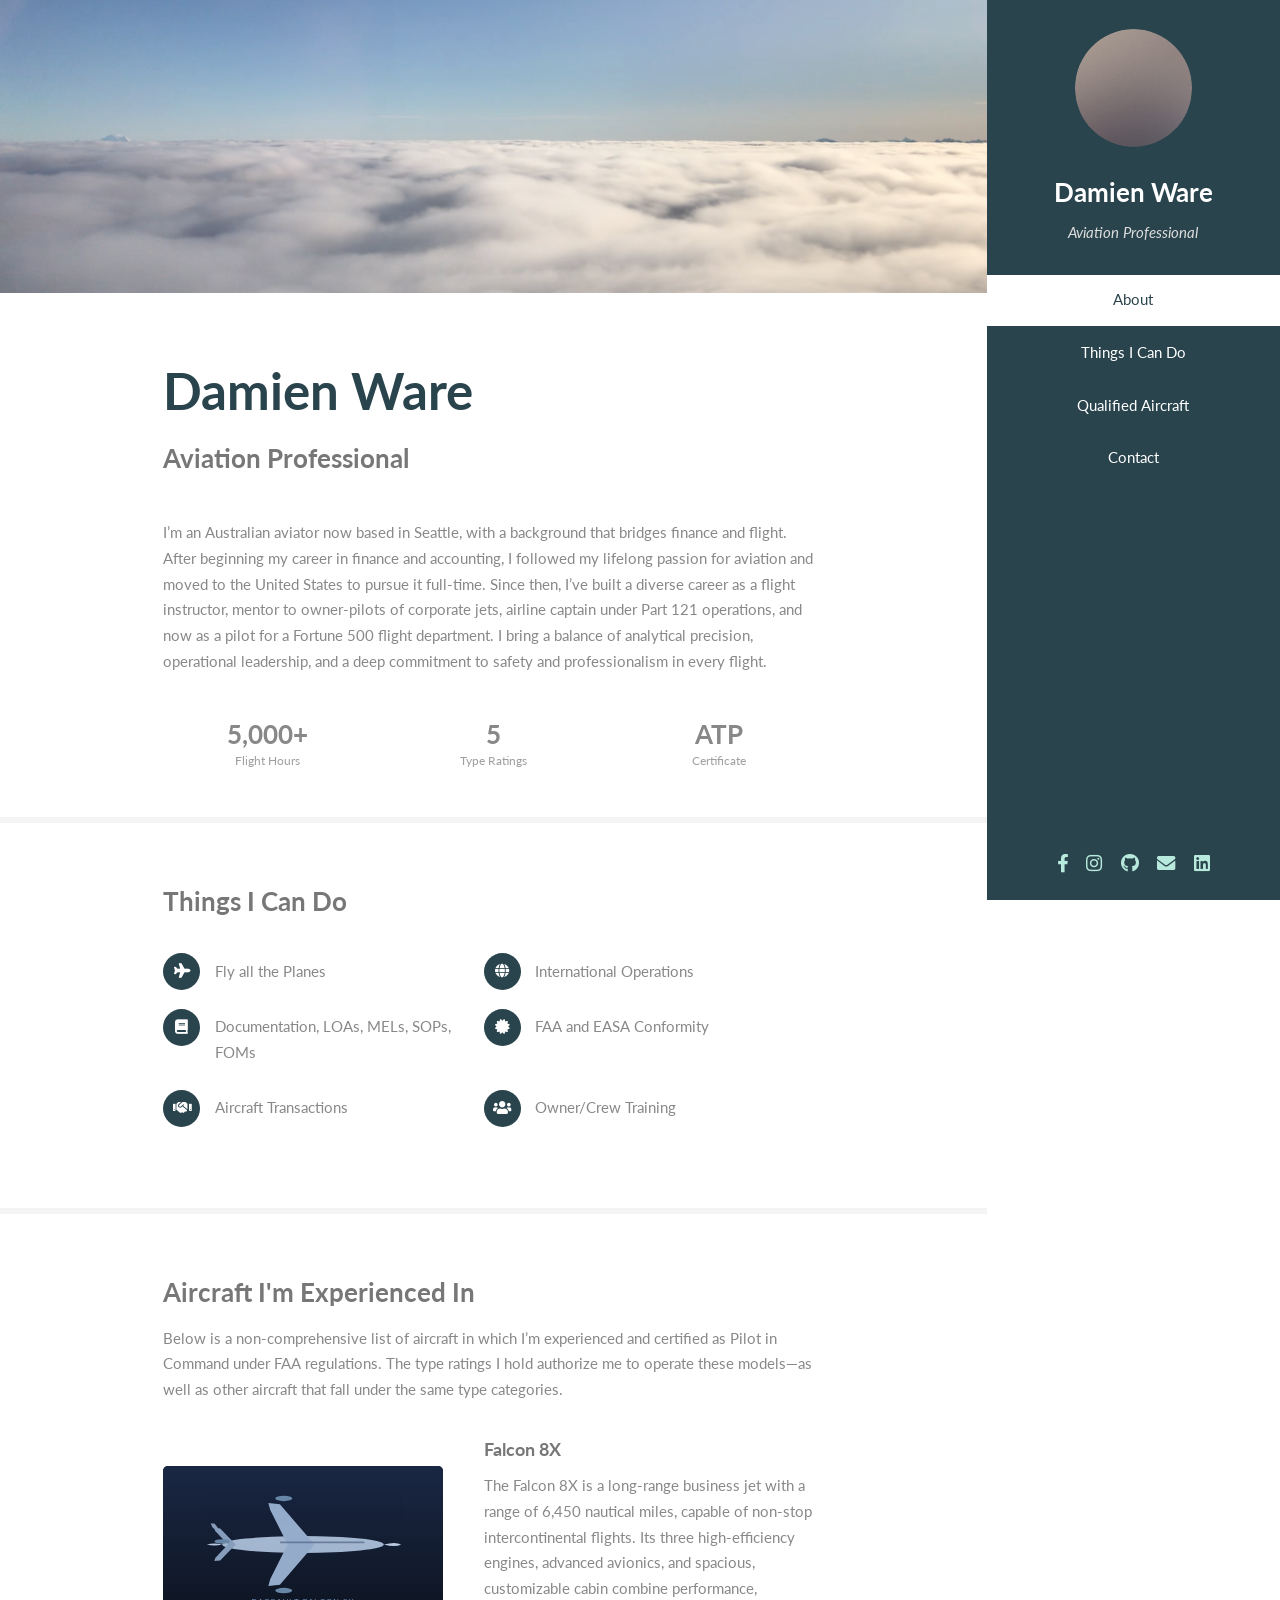
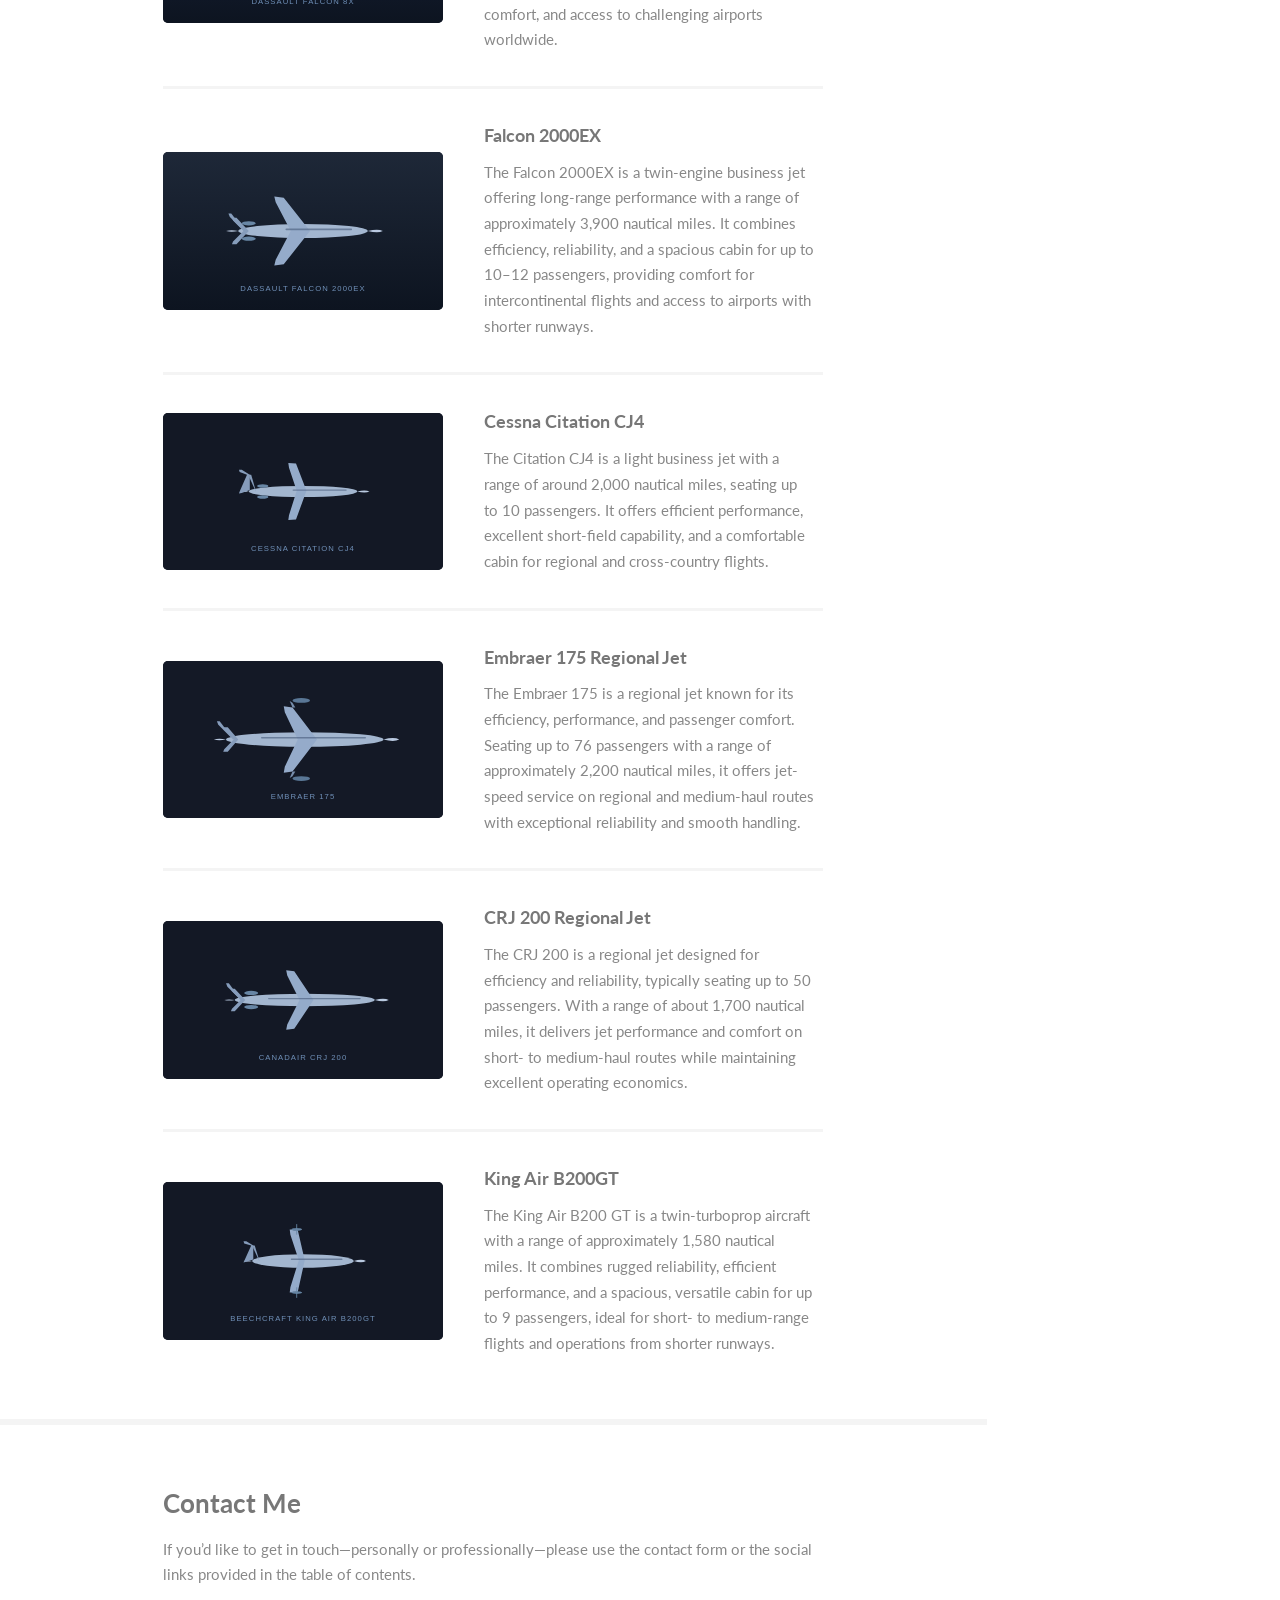
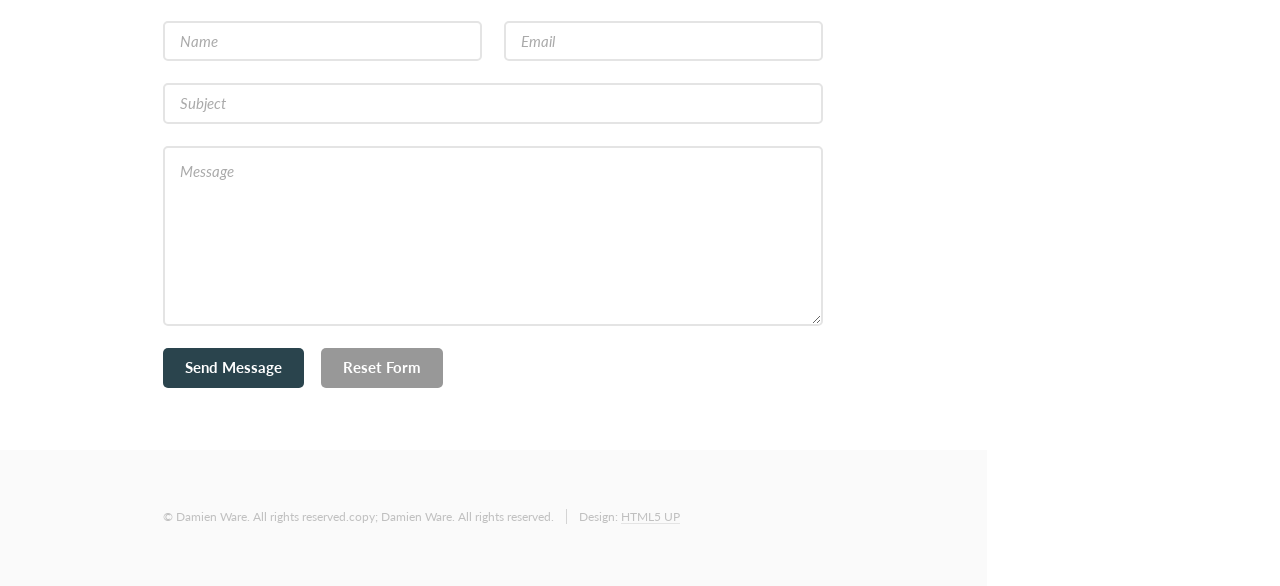
==== commit ba66101f: "Fix FAA/EASA icon class" ====
--- a/index.html
+++ b/index.html
@@ -89,7 +89,7 @@
 										<li class="icon solid fa-plane">Fly all the Planes</li>
 										<li class="icon solid fa-globe">International Operations</li>
 										<li class="icon solid fa-book">Documentation, LOAs, MELs, SOPs, FOMs</li>
-										<li class="icon fa-solid fa-check">FAA and EASA conformity </li>
+										<li class="icon solid fa-certificate">FAA and EASA Conformity</li>
 										<li class="icon solid fa-handshake">Aircraft Transactions</li>
 										<li class="icon solid fa-users">Owner/Crew Training</li>
 									</ul>
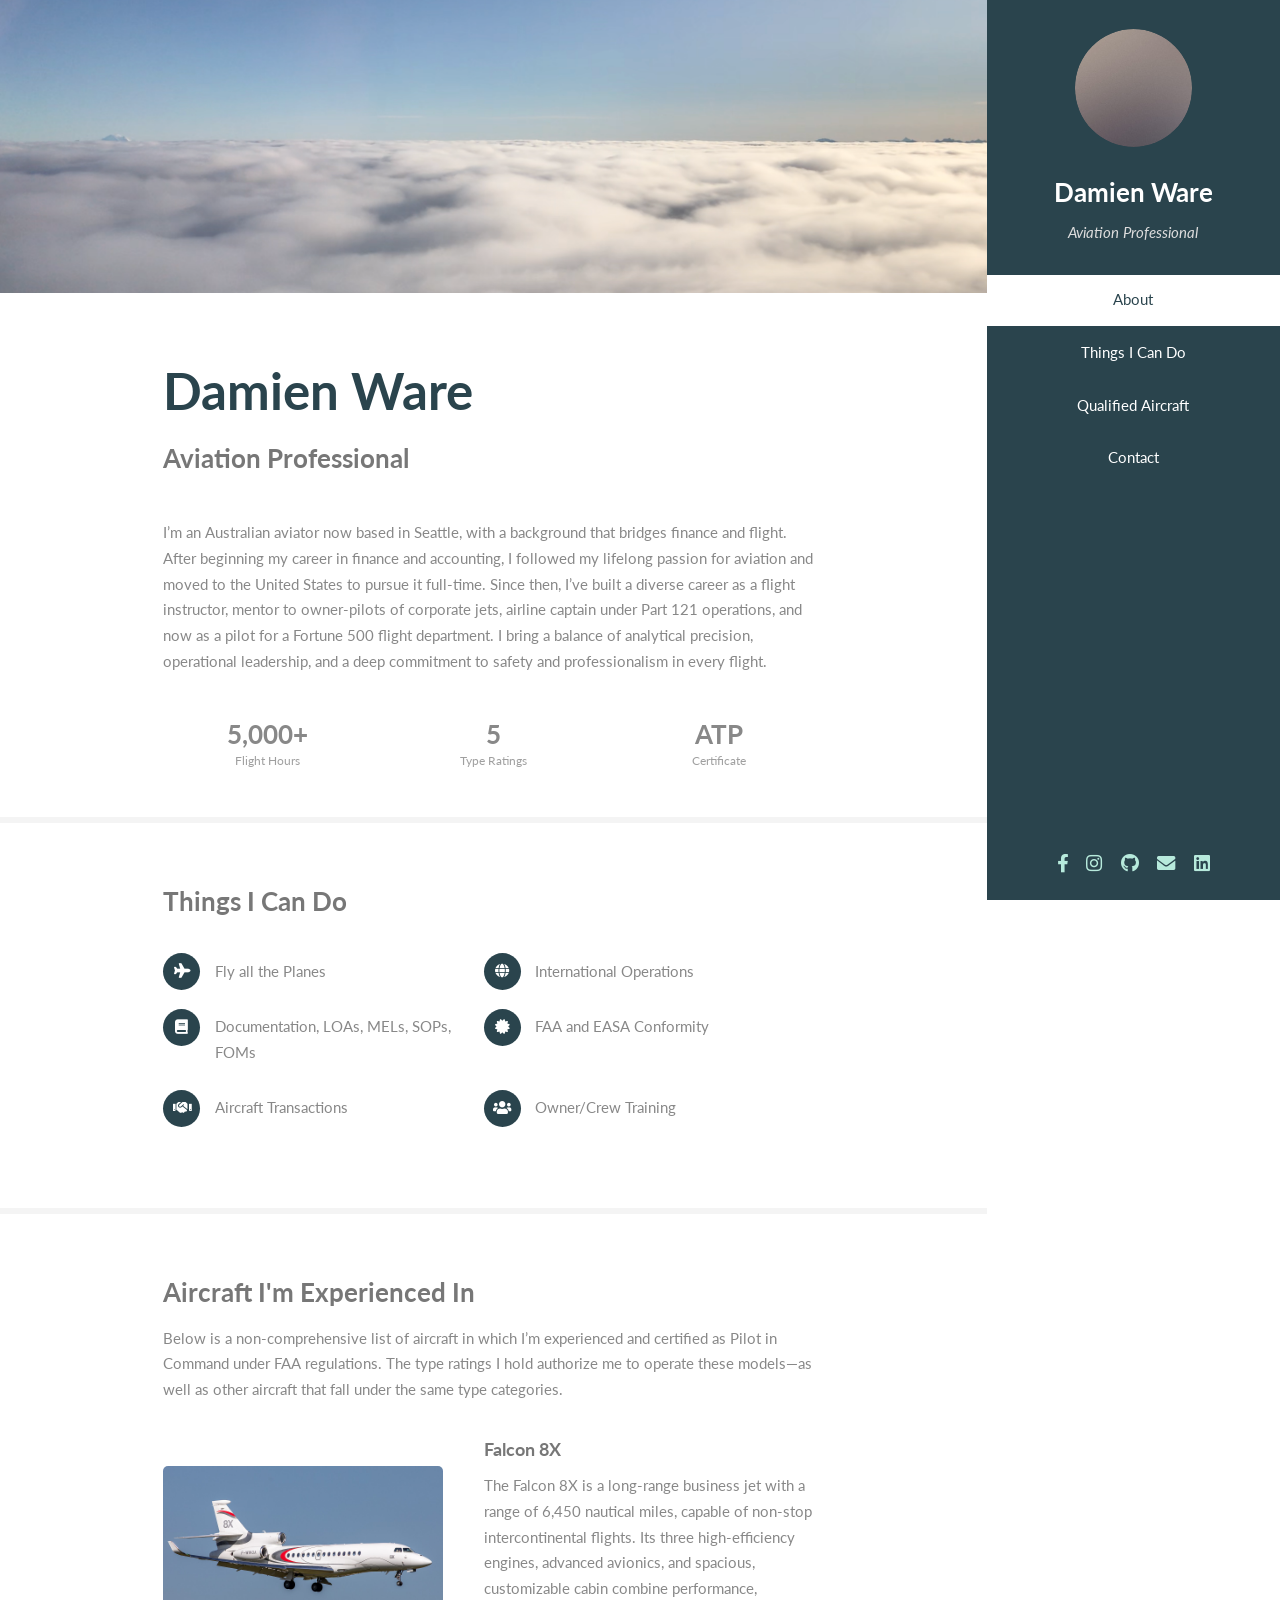
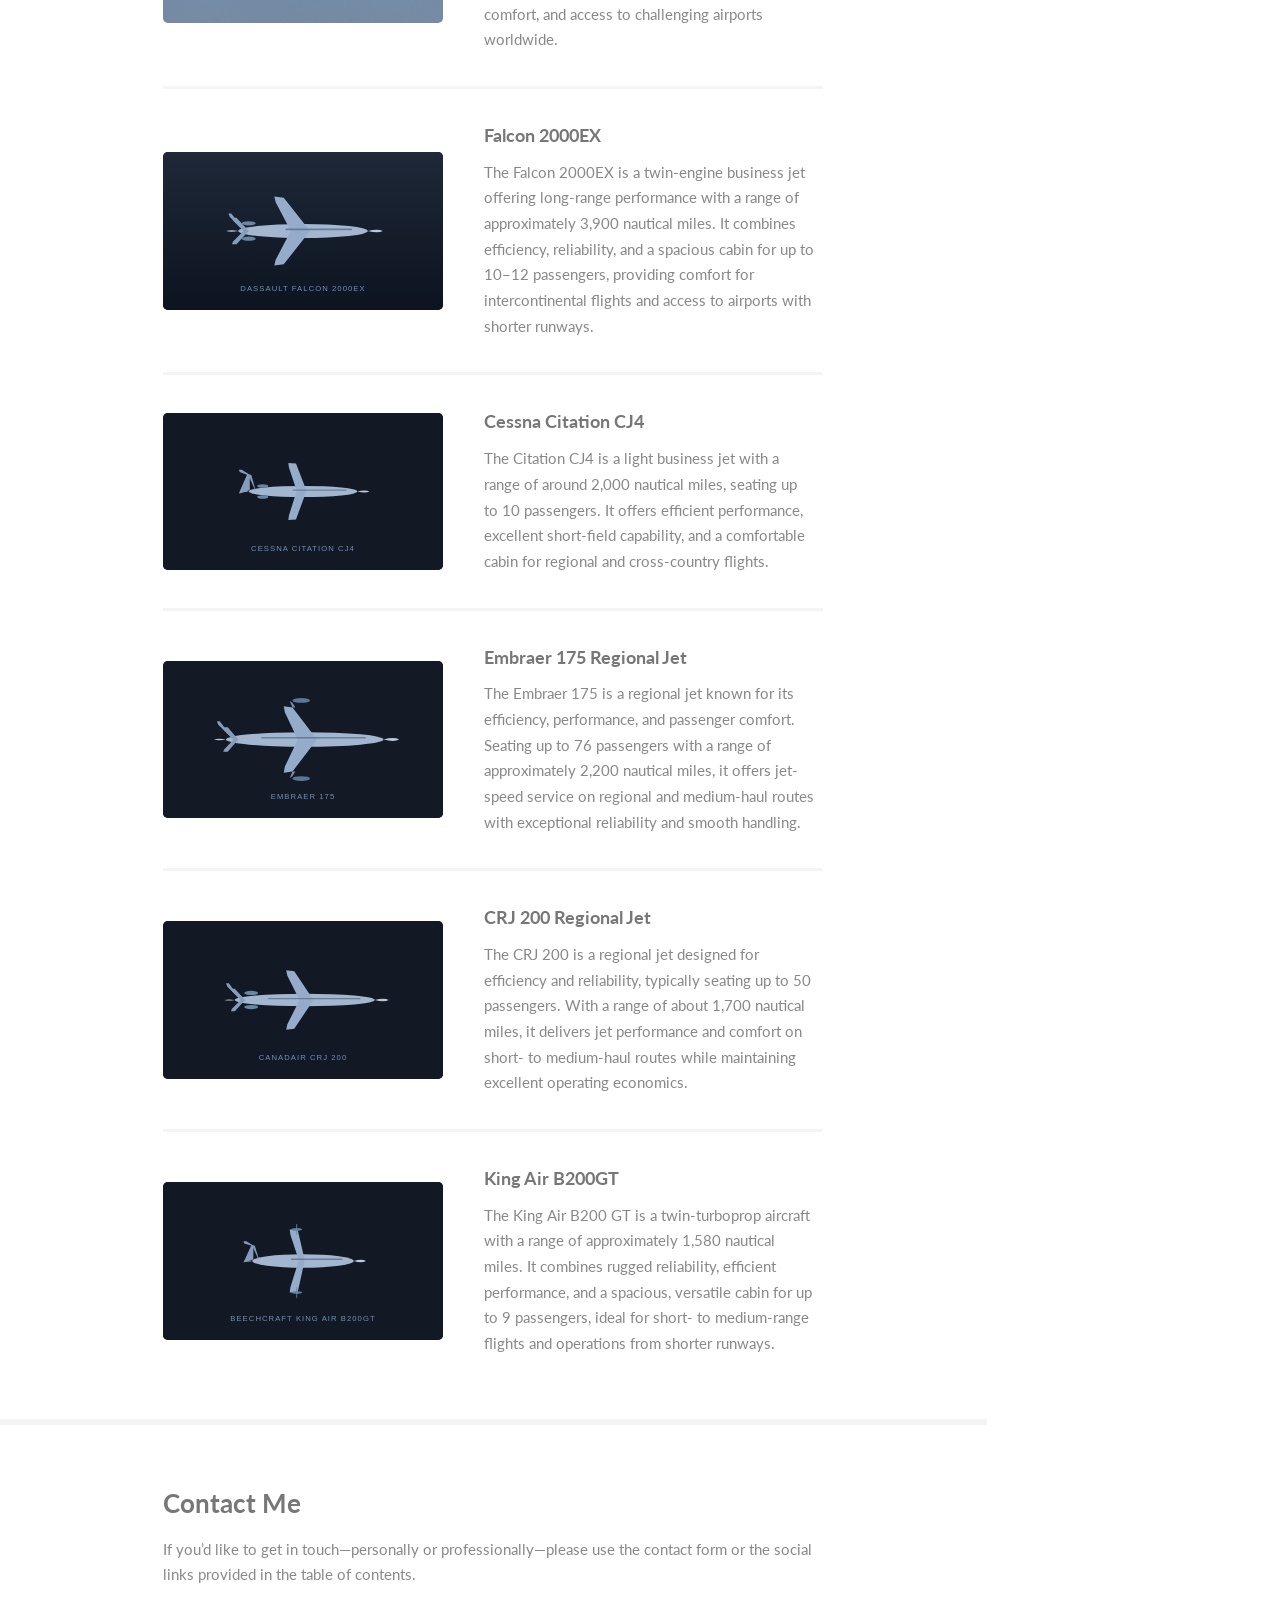
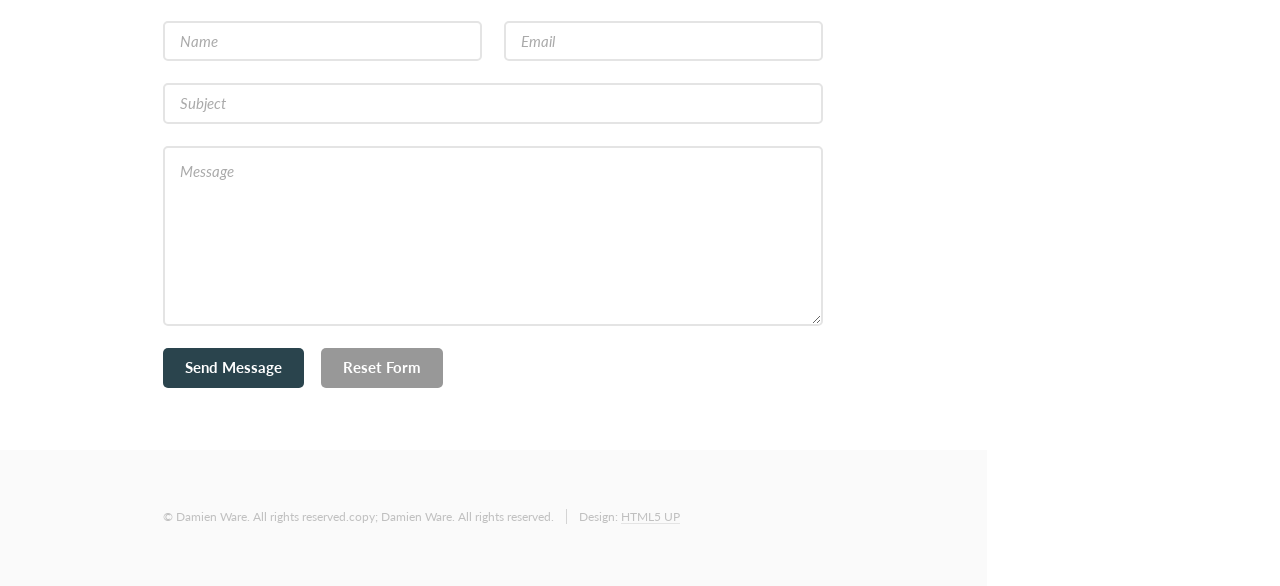
==== commit fe9f93cc: "Use real Falcon 8X photo instead of SVG" ====
--- a/index.html
+++ b/index.html
@@ -103,7 +103,7 @@
 									<p>Below is a non-comprehensive list of aircraft in which I’m experienced and certified as Pilot in Command under FAA regulations. The type ratings I hold authorize me to operate these models—as well as other aircraft that fall under the same type categories. </p>
 									<div class="features">
 										<article>
-											<a href="#" class="image"><img src="images/falcon8x.svg" alt="Dassault Falcon 8X business jet" /></a>
+											<a href="#" class="image"><img src="images/falcon8x.jpg" alt="Dassault Falcon 8X business jet" /></a>
 											<div class="inner">
 												<h4>Falcon 8X </h4>
 												<p>The Falcon 8X is a long-range business jet with a range of 6,450 nautical miles, capable of non-stop intercontinental flights. Its three high-efficiency engines, advanced avionics, and spacious, customizable cabin combine performance, comfort, and access to challenging airports worldwide.</p>
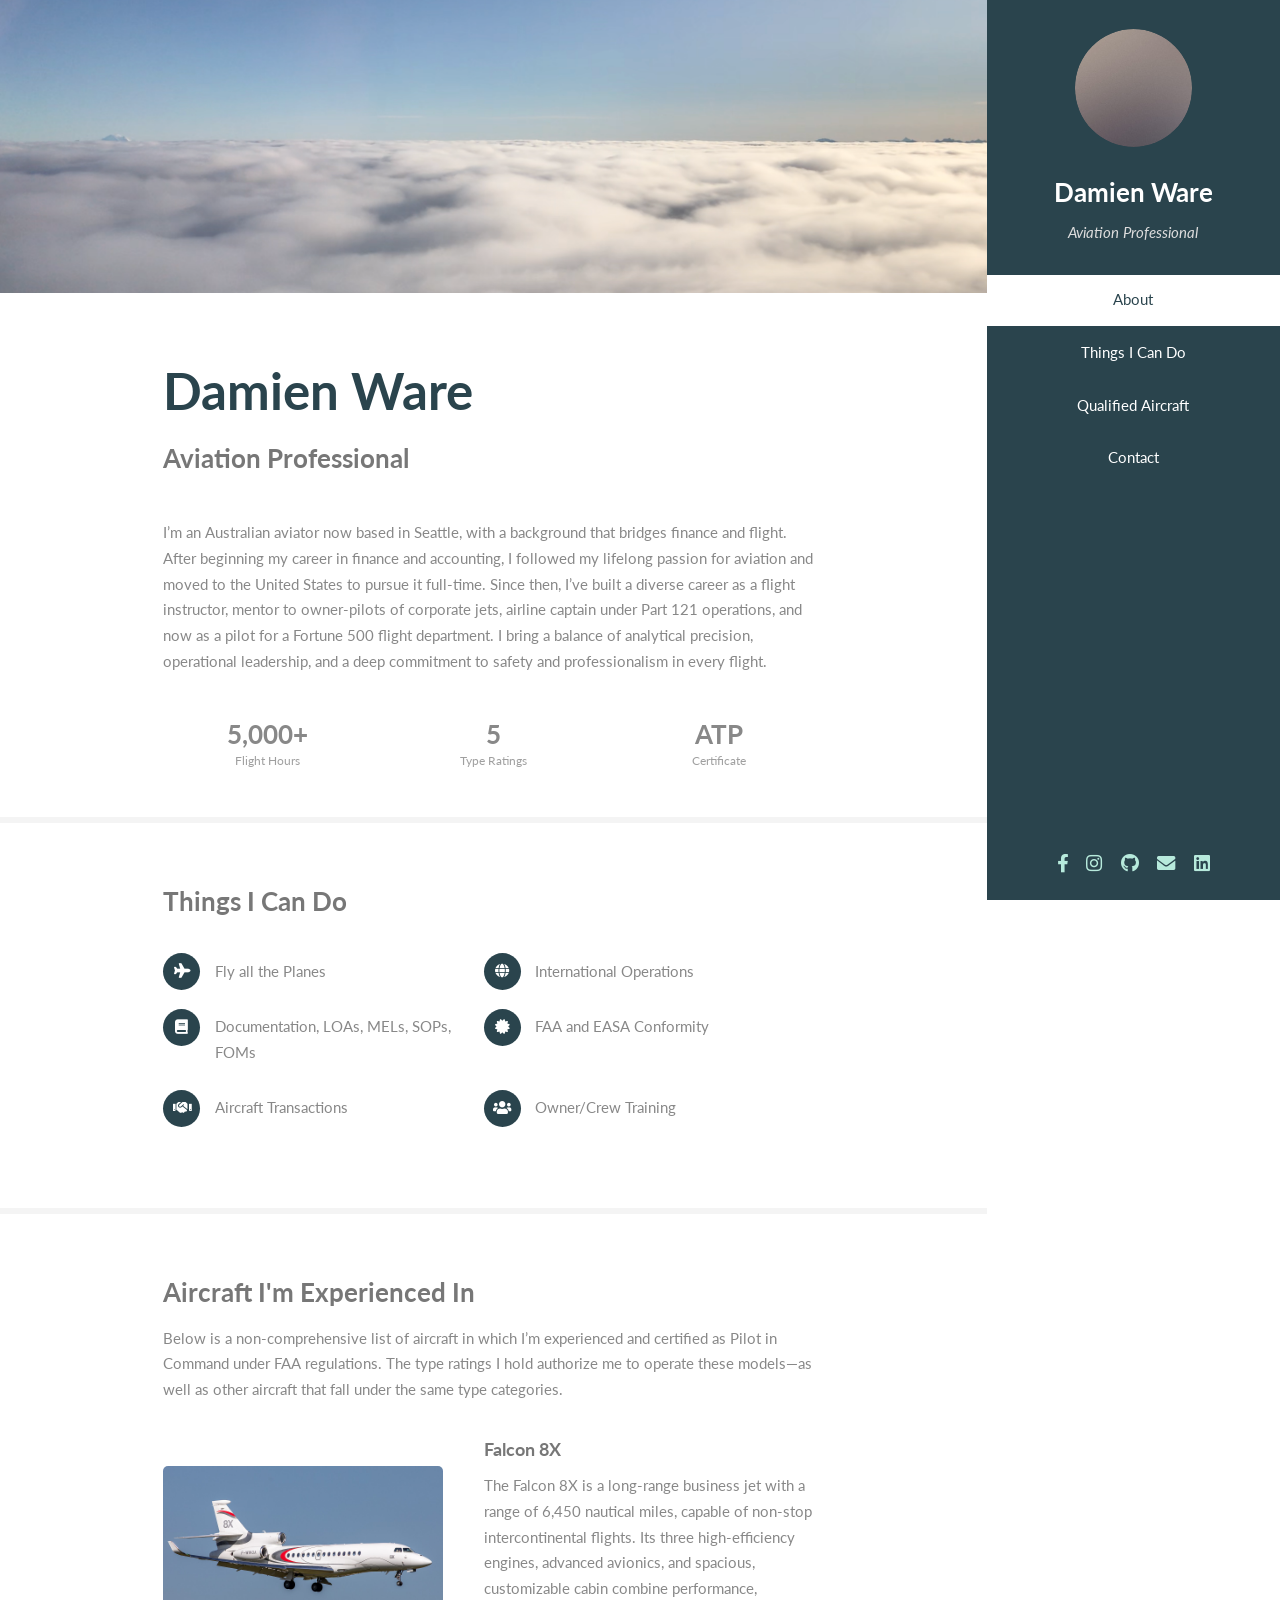
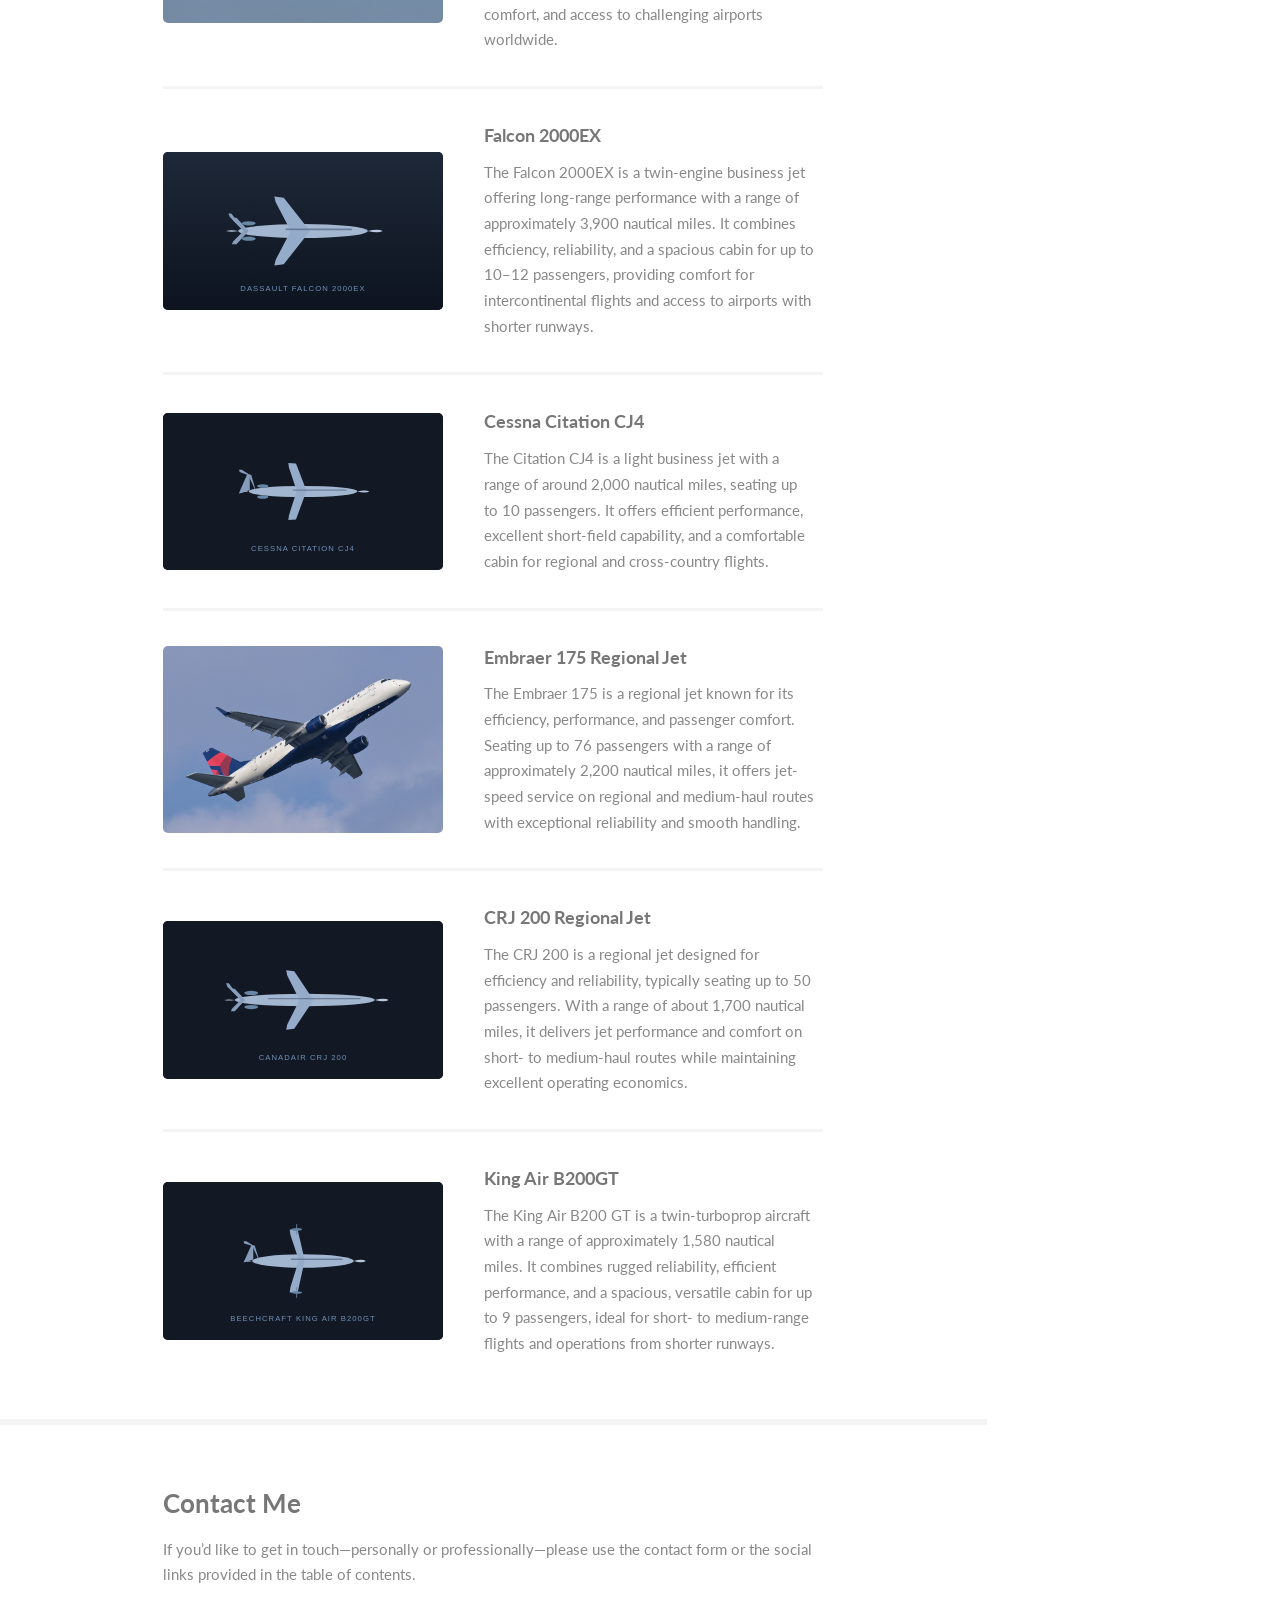
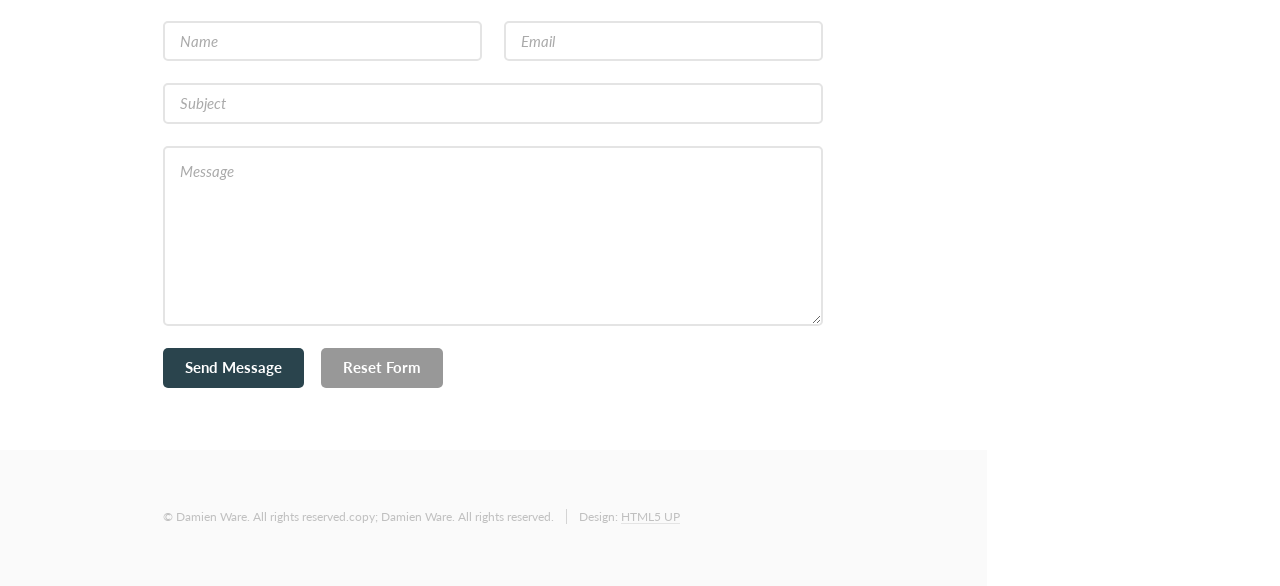
==== commit 00c194df: "Use real Embraer 175 photo" ====
--- a/index.html
+++ b/index.html
@@ -124,7 +124,7 @@
 											</div>
 										</article>
 										<article>
-											<a href="#" class="image"><img src="images/erj175.svg" alt="Embraer 175 regional jet" /></a>
+											<a href="#" class="image"><img src="images/erj175.jpg" alt="Embraer 175 regional jet" /></a>
 											<div class="inner">
 												<h4>Embraer 175 Regional Jet</h4>
 												<p>The Embraer 175 is a regional jet known for its efficiency, performance, and passenger comfort. Seating up to 76 passengers with a range of approximately 2,200 nautical miles, it offers jet-speed service on regional and medium-haul routes with exceptional reliability and smooth handling.</p>
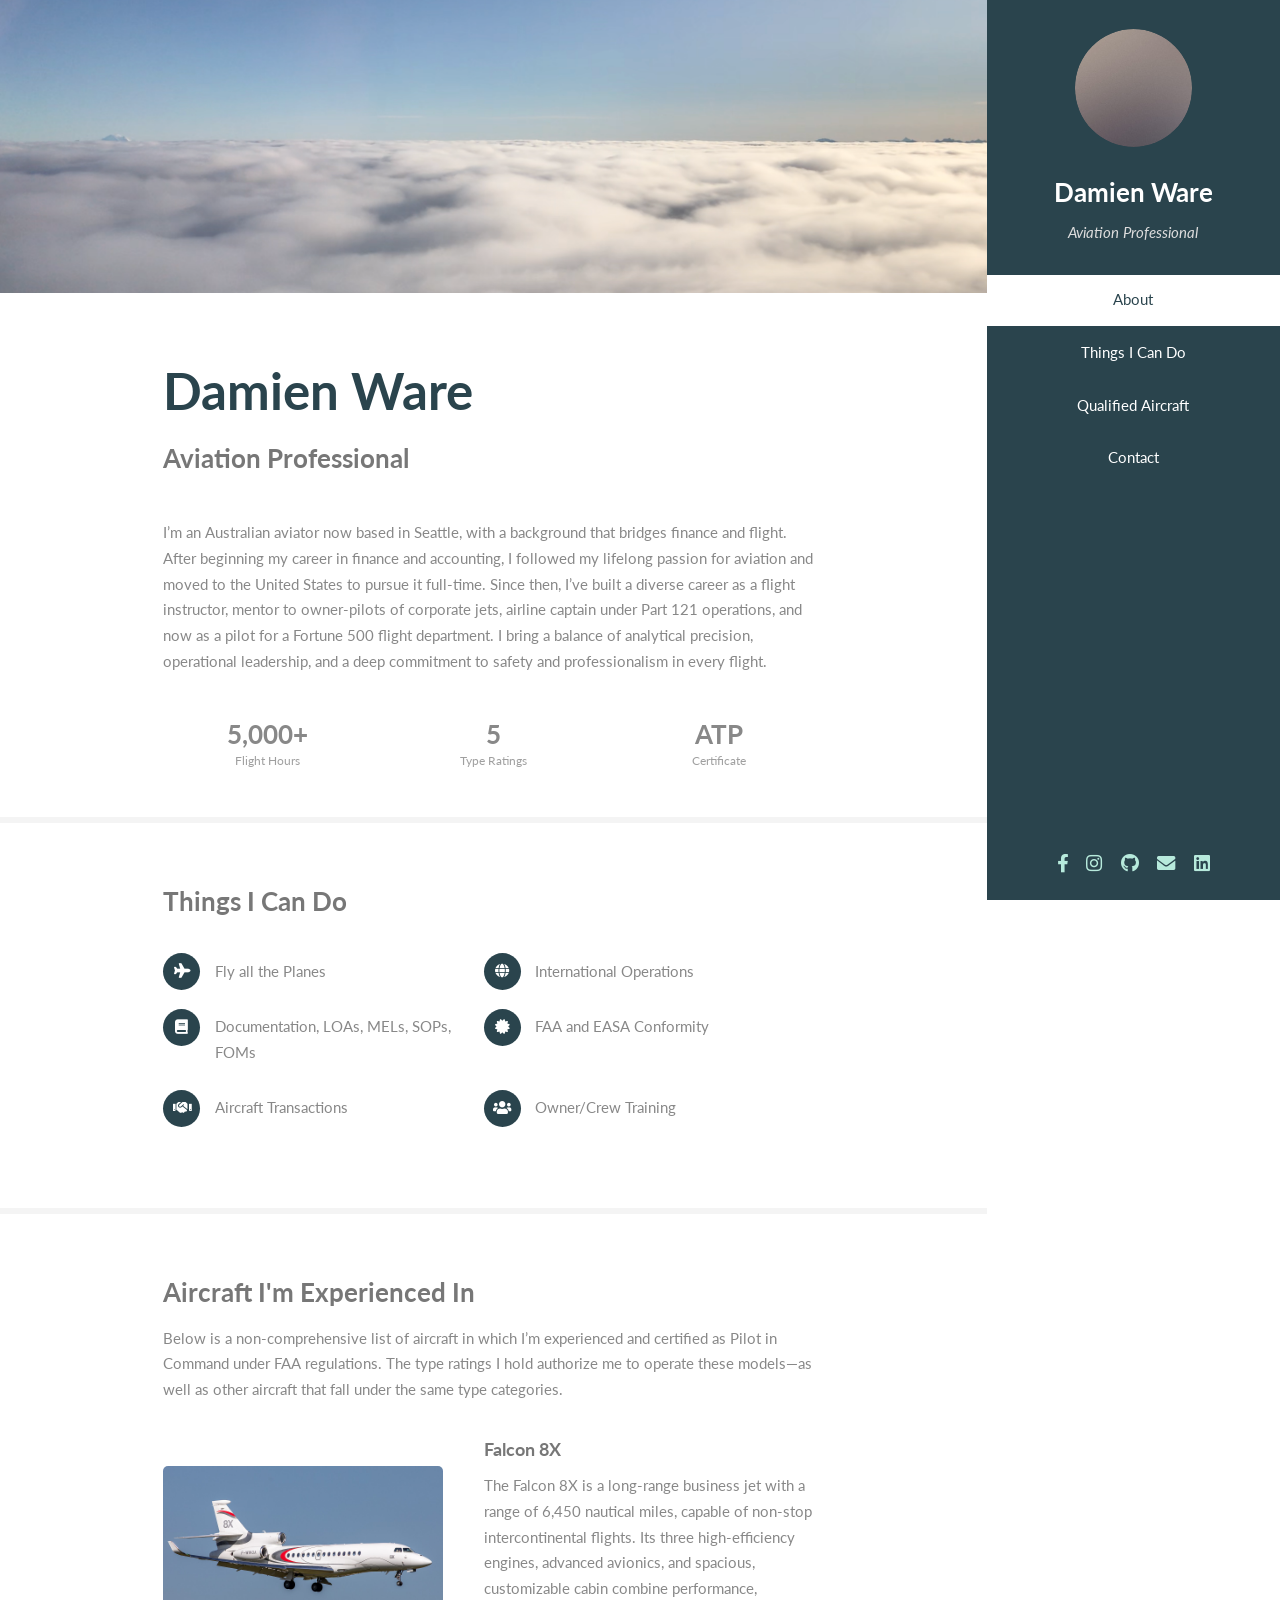
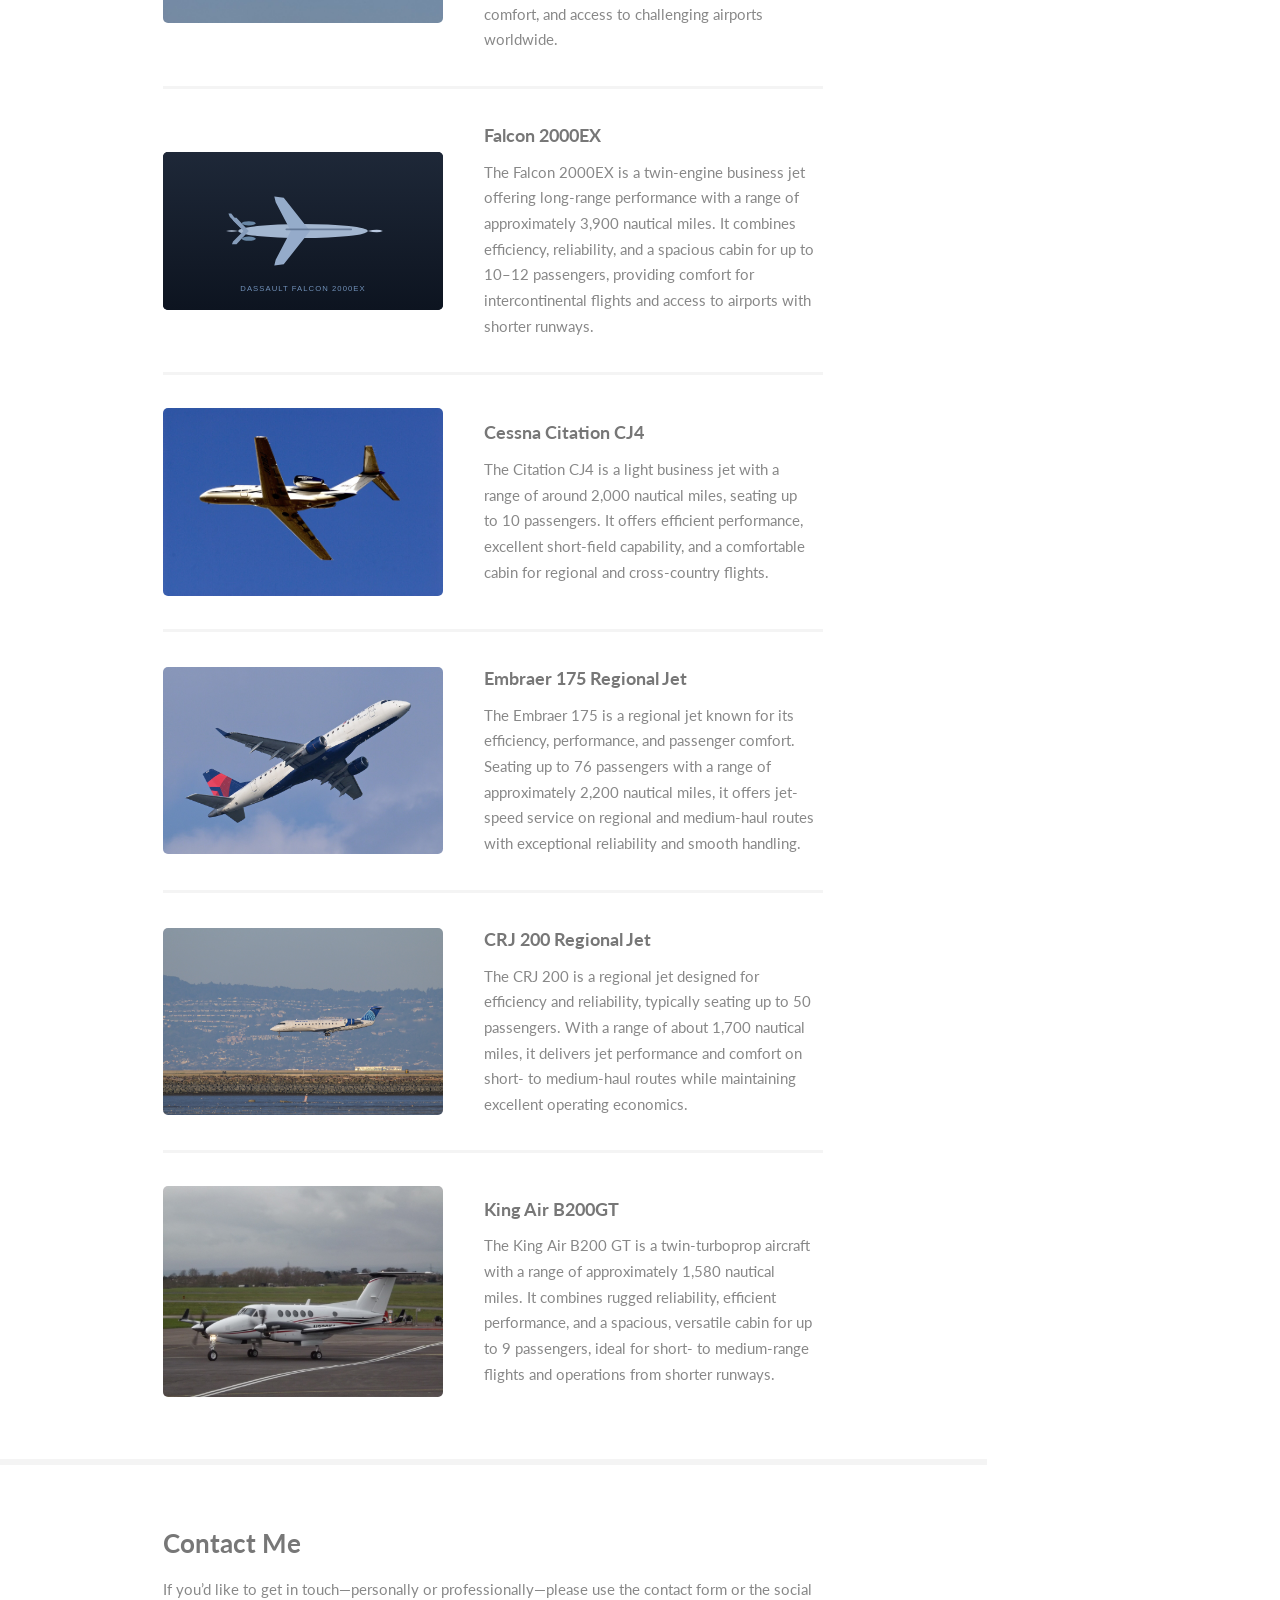
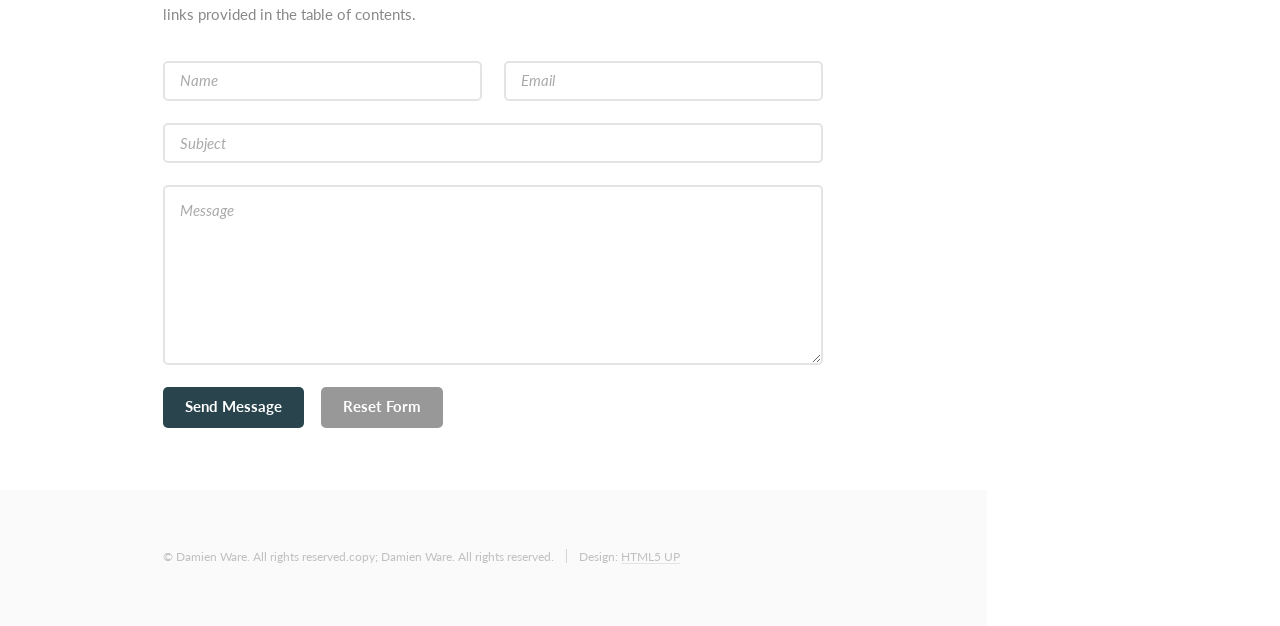
==== commit d4cc3425: "Use real photos for CJ4, CRJ-200, King Air" ====
--- a/index.html
+++ b/index.html
@@ -117,7 +117,7 @@
 											</div>
 										</article>
 										<article>
-											<a href="#" class="image"><img src="images/cj4.svg" alt="Cessna Citation CJ4 business jet" /></a>
+											<a href="#" class="image"><img src="images/cj4.jpg" alt="Cessna Citation CJ4 business jet" /></a>
 											<div class="inner">
 												<h4>Cessna Citation CJ4</h4>
 												<p>The Citation CJ4 is a light business jet with a range of around 2,000 nautical miles, seating up to 10 passengers. It offers efficient performance, excellent short-field capability, and a comfortable cabin for regional and cross-country flights.</p>
@@ -131,14 +131,14 @@
 											</div>
 										</article>
 										<article>
-											<a href="#" class="image"><img src="images/crj200.svg" alt="Canadair CRJ-200 regional jet" /></a>
+											<a href="#" class="image"><img src="images/crj200.jpg" alt="Canadair CRJ-200 regional jet" /></a>
 											<div class="inner">
 												<h4>CRJ 200 Regional Jet</h4>
 												<p>The CRJ 200 is a regional jet designed for efficiency and reliability, typically seating up to 50 passengers. With a range of about 1,700 nautical miles, it delivers jet performance and comfort on short- to medium-haul routes while maintaining excellent operating economics.</p>
 											</div>
 										</article>
 										<article>
-											<a href="#" class="image"><img src="images/kingair.svg" alt="Beechcraft King Air B200GT turboprop" /></a>
+											<a href="#" class="image"><img src="images/kingair.jpg" alt="Beechcraft King Air B200GT turboprop" /></a>
 											<div class="inner">
 												<h4>King Air B200GT</h4>
 												<p>The King Air B200 GT is a twin-turboprop aircraft with a range of approximately 1,580 nautical miles. It combines rugged reliability, efficient performance, and a spacious, versatile cabin for up to 9 passengers, ideal for short- to medium-range flights and operations from shorter runways.</p>
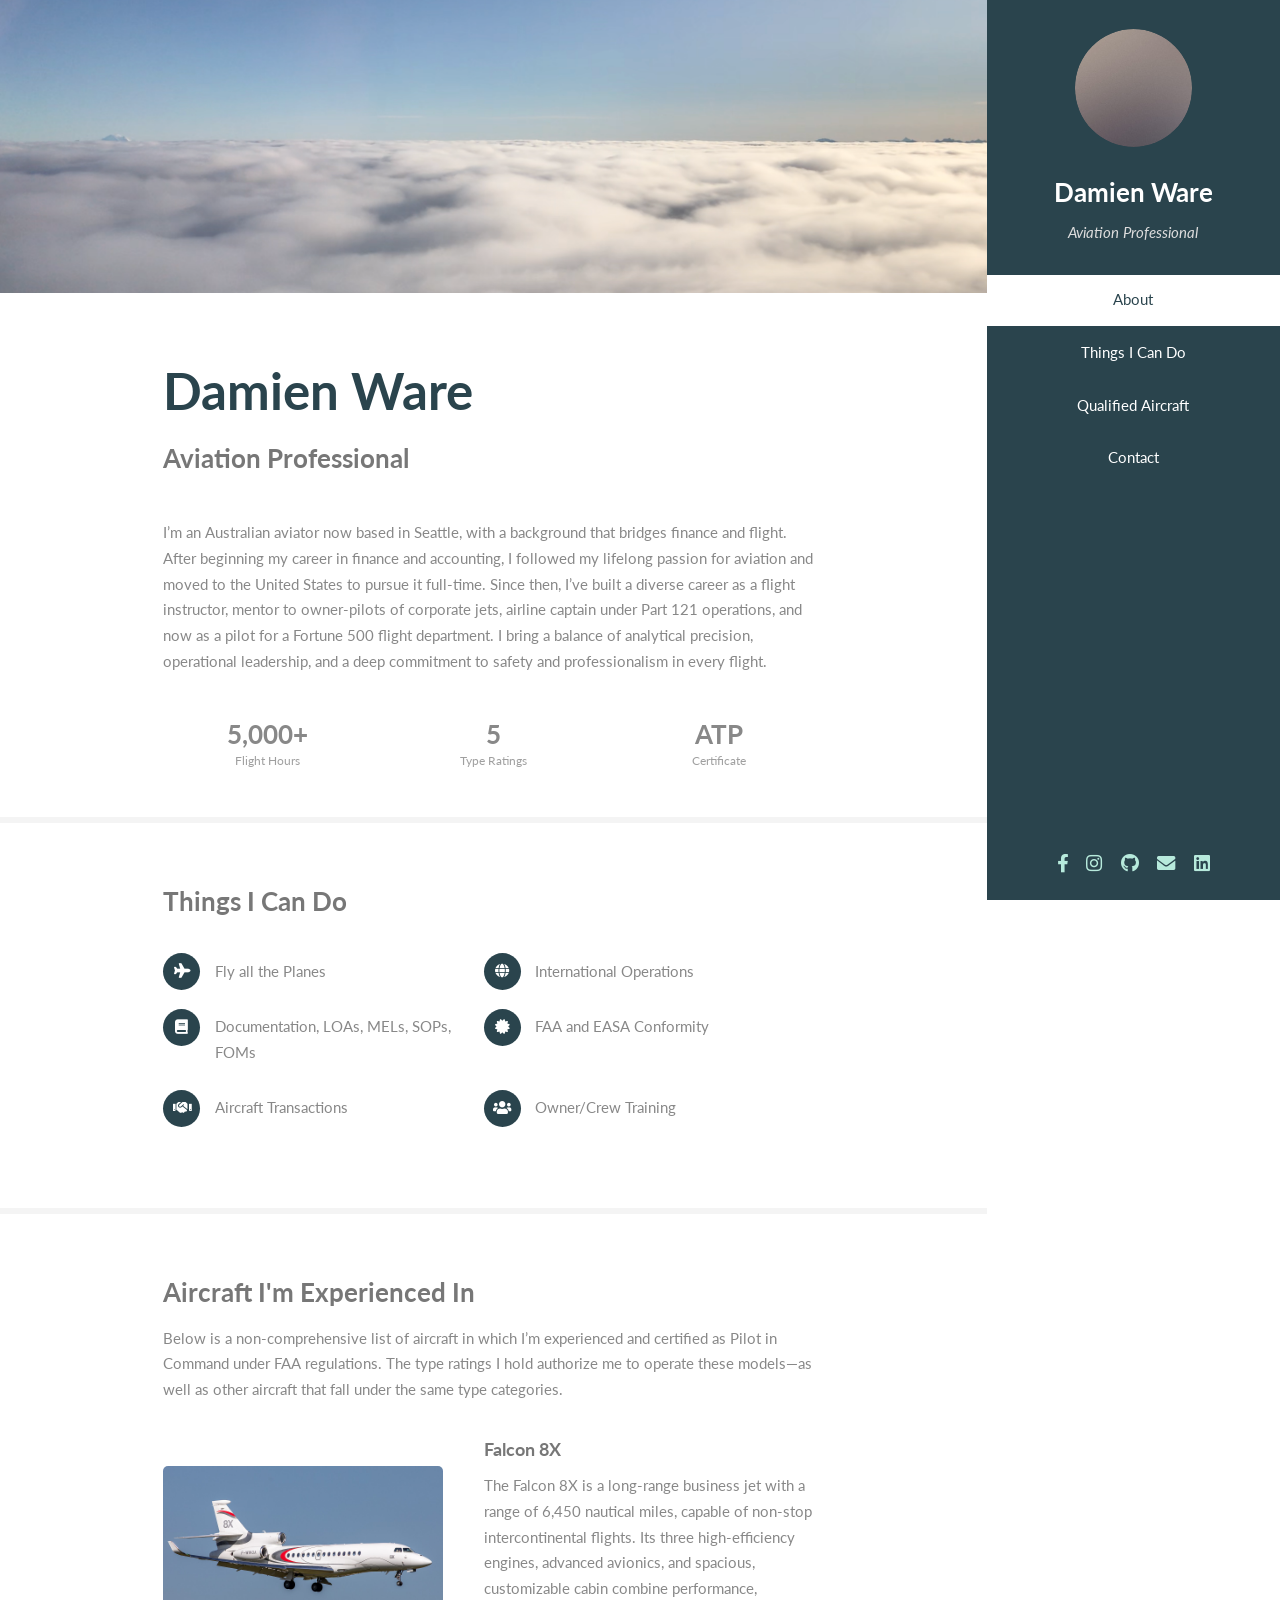
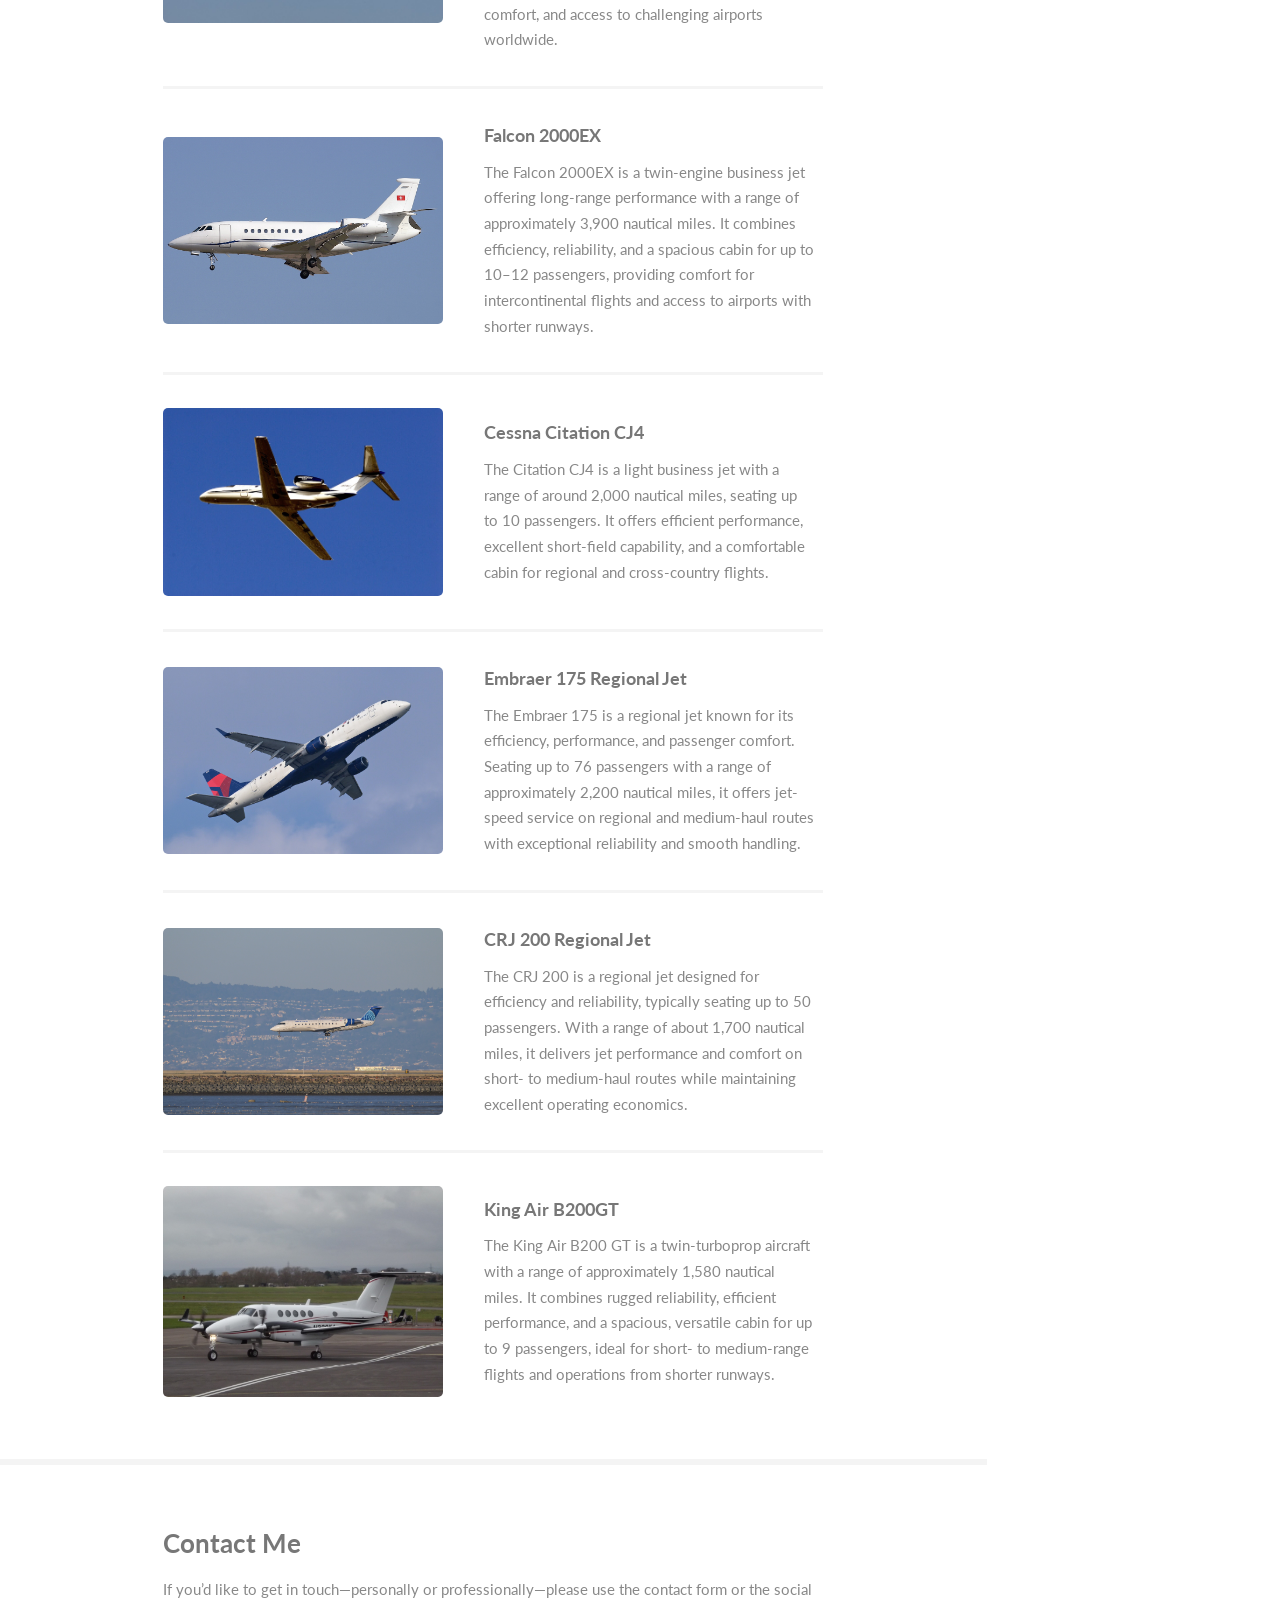
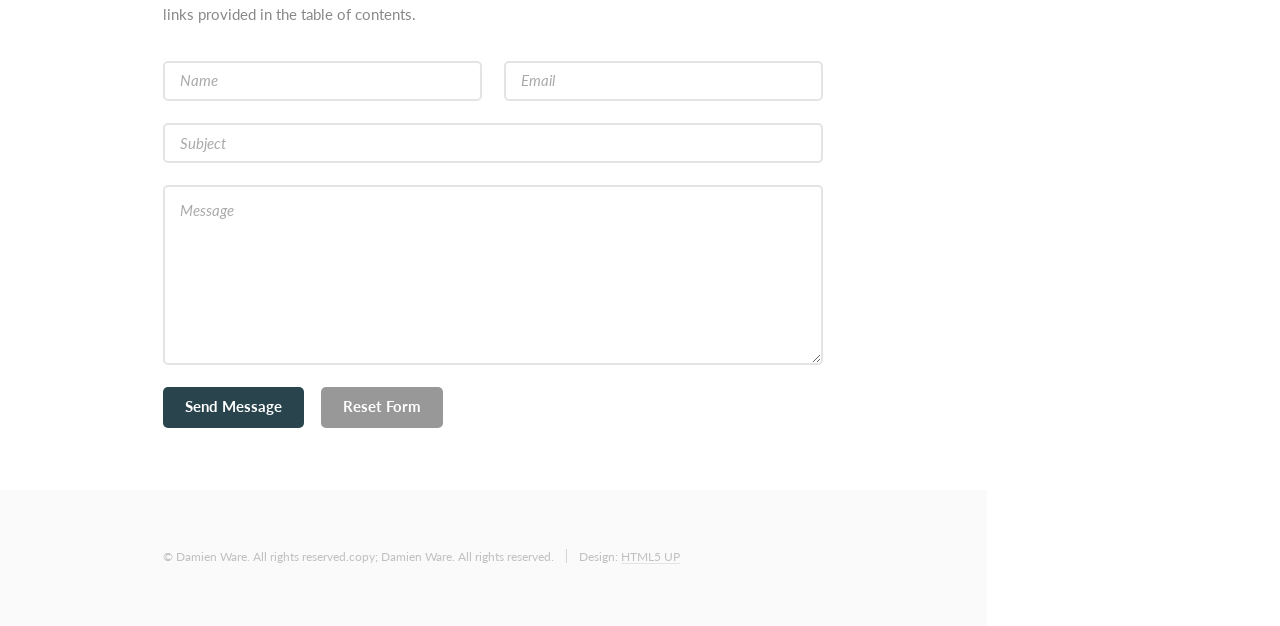
==== commit 14467eb7: "Use real Falcon 2000EX photo — all aircraft now have real photos" ====
--- a/index.html
+++ b/index.html
@@ -110,7 +110,7 @@
 											</div>
 										</article>
 										<article>
-											<a href="#" class="image"><img src="images/falcon2000ex.svg" alt="Dassault Falcon 2000EX business jet" /></a>
+											<a href="#" class="image"><img src="images/falcon2000ex.jpg" alt="Dassault Falcon 2000EX business jet" /></a>
 											<div class="inner">
 												<h4>Falcon 2000EX</h4>
 												<p>The Falcon 2000EX is a twin-engine business jet offering long-range performance with a range of approximately 3,900 nautical miles. It combines efficiency, reliability, and a spacious cabin for up to 10–12 passengers, providing comfort for intercontinental flights and access to airports with shorter runways.</p>
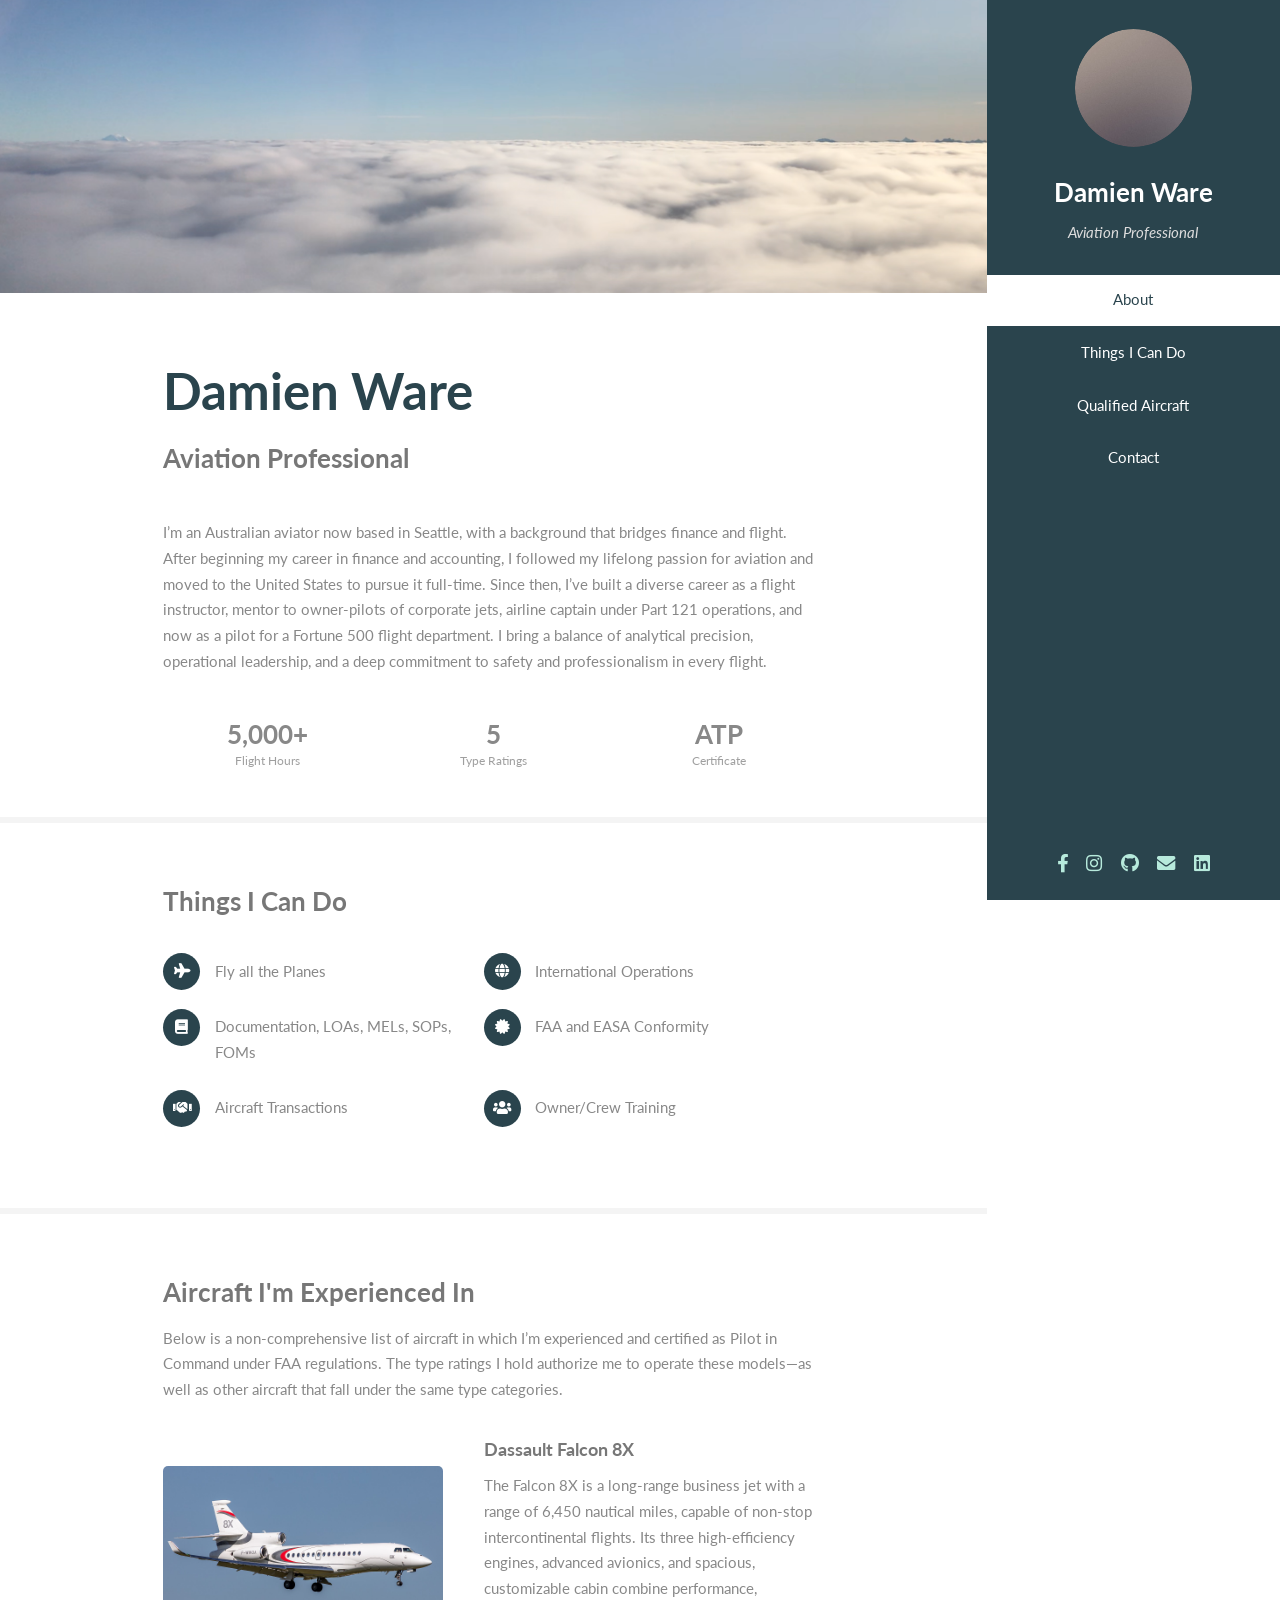
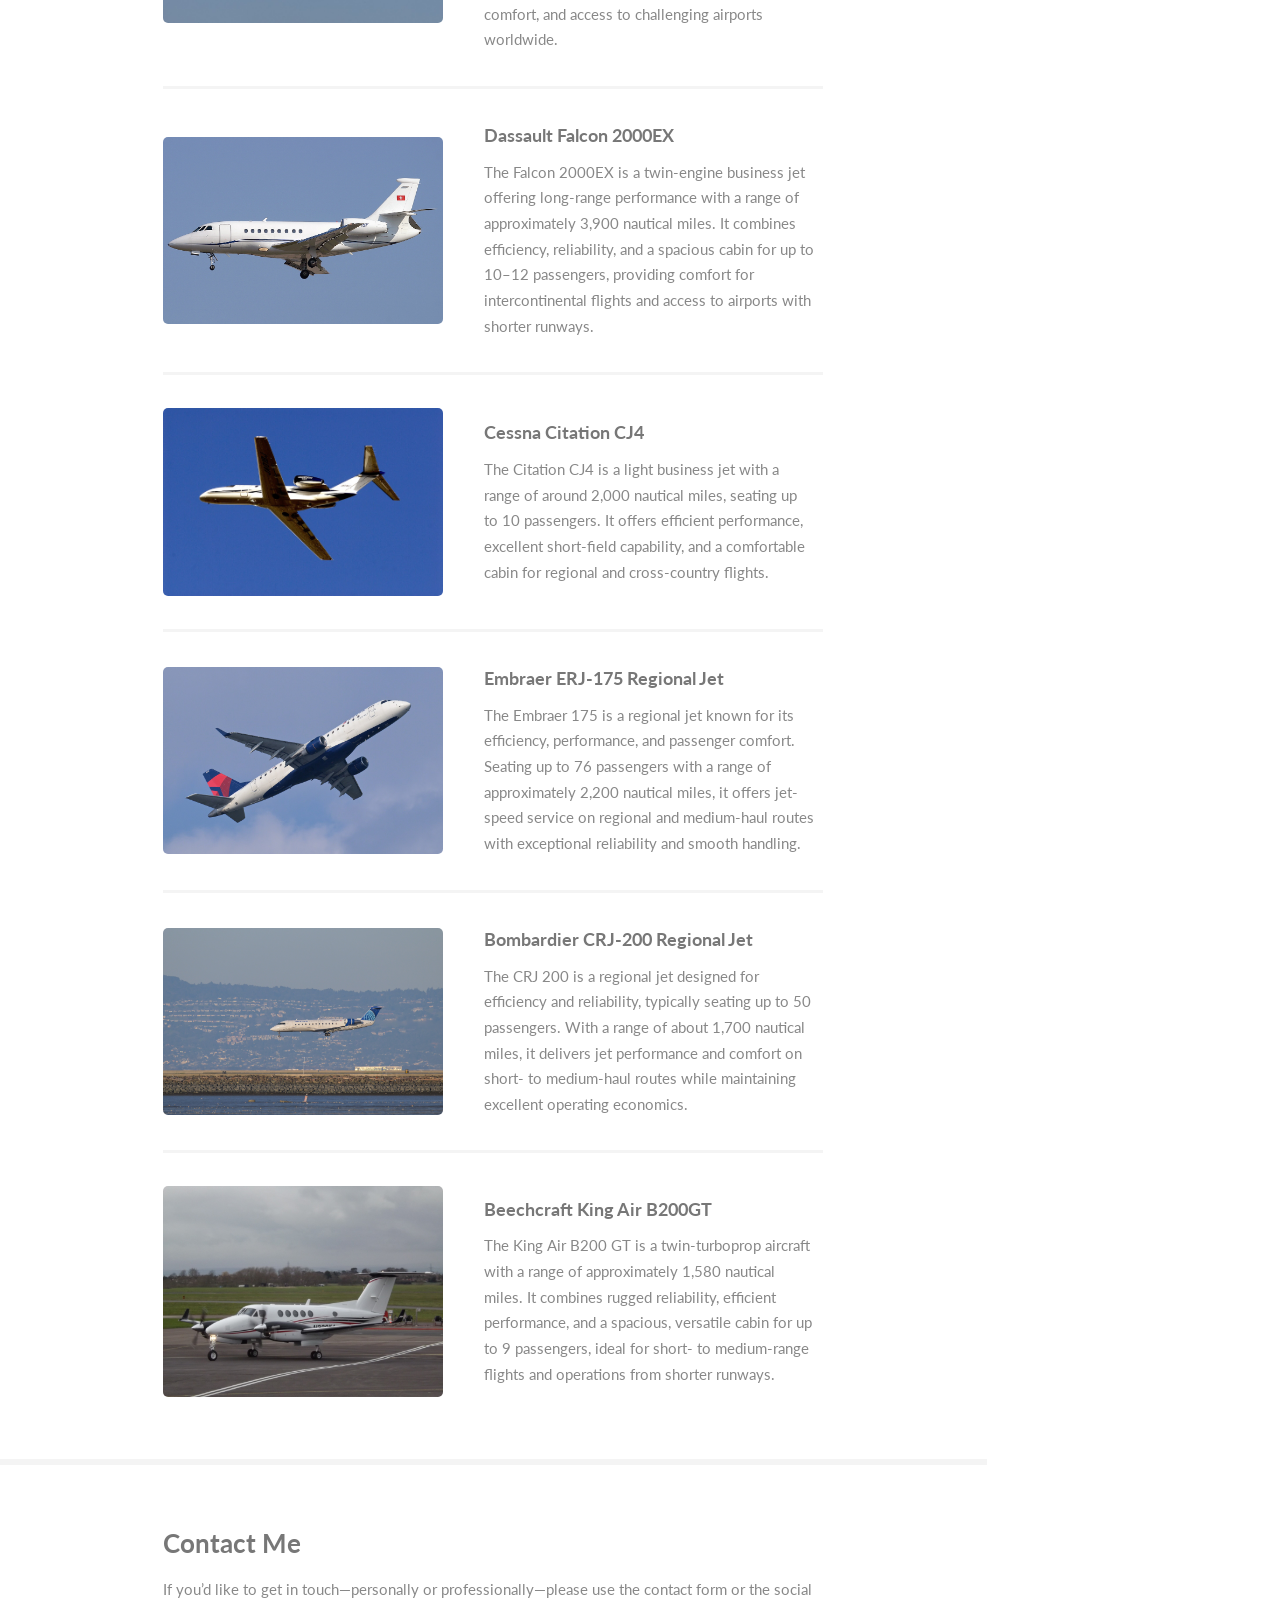
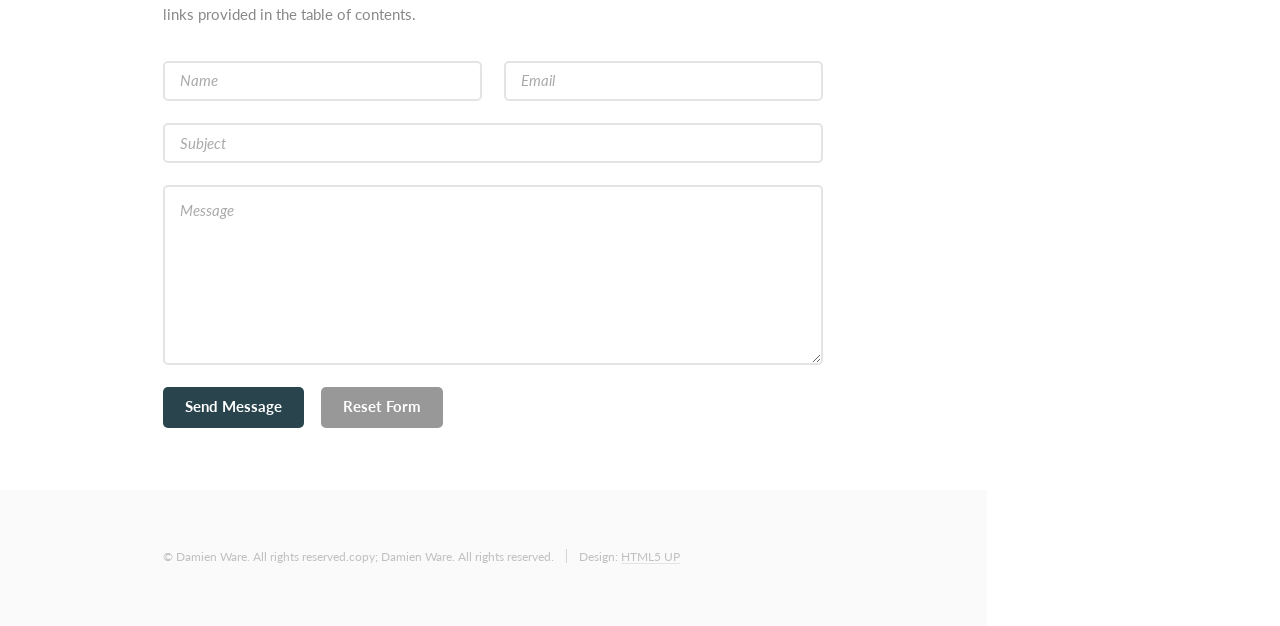
==== commit fc1ea020: "Update aircraft to full manufacturer names" ====
--- a/index.html
+++ b/index.html
@@ -105,14 +105,14 @@
 										<article>
 											<a href="#" class="image"><img src="images/falcon8x.jpg" alt="Dassault Falcon 8X business jet" /></a>
 											<div class="inner">
-												<h4>Falcon 8X </h4>
+												<h4>Dassault Falcon 8X</h4>
 												<p>The Falcon 8X is a long-range business jet with a range of 6,450 nautical miles, capable of non-stop intercontinental flights. Its three high-efficiency engines, advanced avionics, and spacious, customizable cabin combine performance, comfort, and access to challenging airports worldwide.</p>
 											</div>
 										</article>
 										<article>
 											<a href="#" class="image"><img src="images/falcon2000ex.jpg" alt="Dassault Falcon 2000EX business jet" /></a>
 											<div class="inner">
-												<h4>Falcon 2000EX</h4>
+												<h4>Dassault Falcon 2000EX</h4>
 												<p>The Falcon 2000EX is a twin-engine business jet offering long-range performance with a range of approximately 3,900 nautical miles. It combines efficiency, reliability, and a spacious cabin for up to 10–12 passengers, providing comfort for intercontinental flights and access to airports with shorter runways.</p>
 											</div>
 										</article>
@@ -126,21 +126,21 @@
 										<article>
 											<a href="#" class="image"><img src="images/erj175.jpg" alt="Embraer 175 regional jet" /></a>
 											<div class="inner">
-												<h4>Embraer 175 Regional Jet</h4>
+												<h4>Embraer ERJ-175 Regional Jet</h4>
 												<p>The Embraer 175 is a regional jet known for its efficiency, performance, and passenger comfort. Seating up to 76 passengers with a range of approximately 2,200 nautical miles, it offers jet-speed service on regional and medium-haul routes with exceptional reliability and smooth handling.</p>
 											</div>
 										</article>
 										<article>
 											<a href="#" class="image"><img src="images/crj200.jpg" alt="Canadair CRJ-200 regional jet" /></a>
 											<div class="inner">
-												<h4>CRJ 200 Regional Jet</h4>
+												<h4>Bombardier CRJ-200 Regional Jet</h4>
 												<p>The CRJ 200 is a regional jet designed for efficiency and reliability, typically seating up to 50 passengers. With a range of about 1,700 nautical miles, it delivers jet performance and comfort on short- to medium-haul routes while maintaining excellent operating economics.</p>
 											</div>
 										</article>
 										<article>
 											<a href="#" class="image"><img src="images/kingair.jpg" alt="Beechcraft King Air B200GT turboprop" /></a>
 											<div class="inner">
-												<h4>King Air B200GT</h4>
+												<h4>Beechcraft King Air B200GT</h4>
 												<p>The King Air B200 GT is a twin-turboprop aircraft with a range of approximately 1,580 nautical miles. It combines rugged reliability, efficient performance, and a spacious, versatile cabin for up to 9 passengers, ideal for short- to medium-range flights and operations from shorter runways.</p>
 											</div>
 										</article>
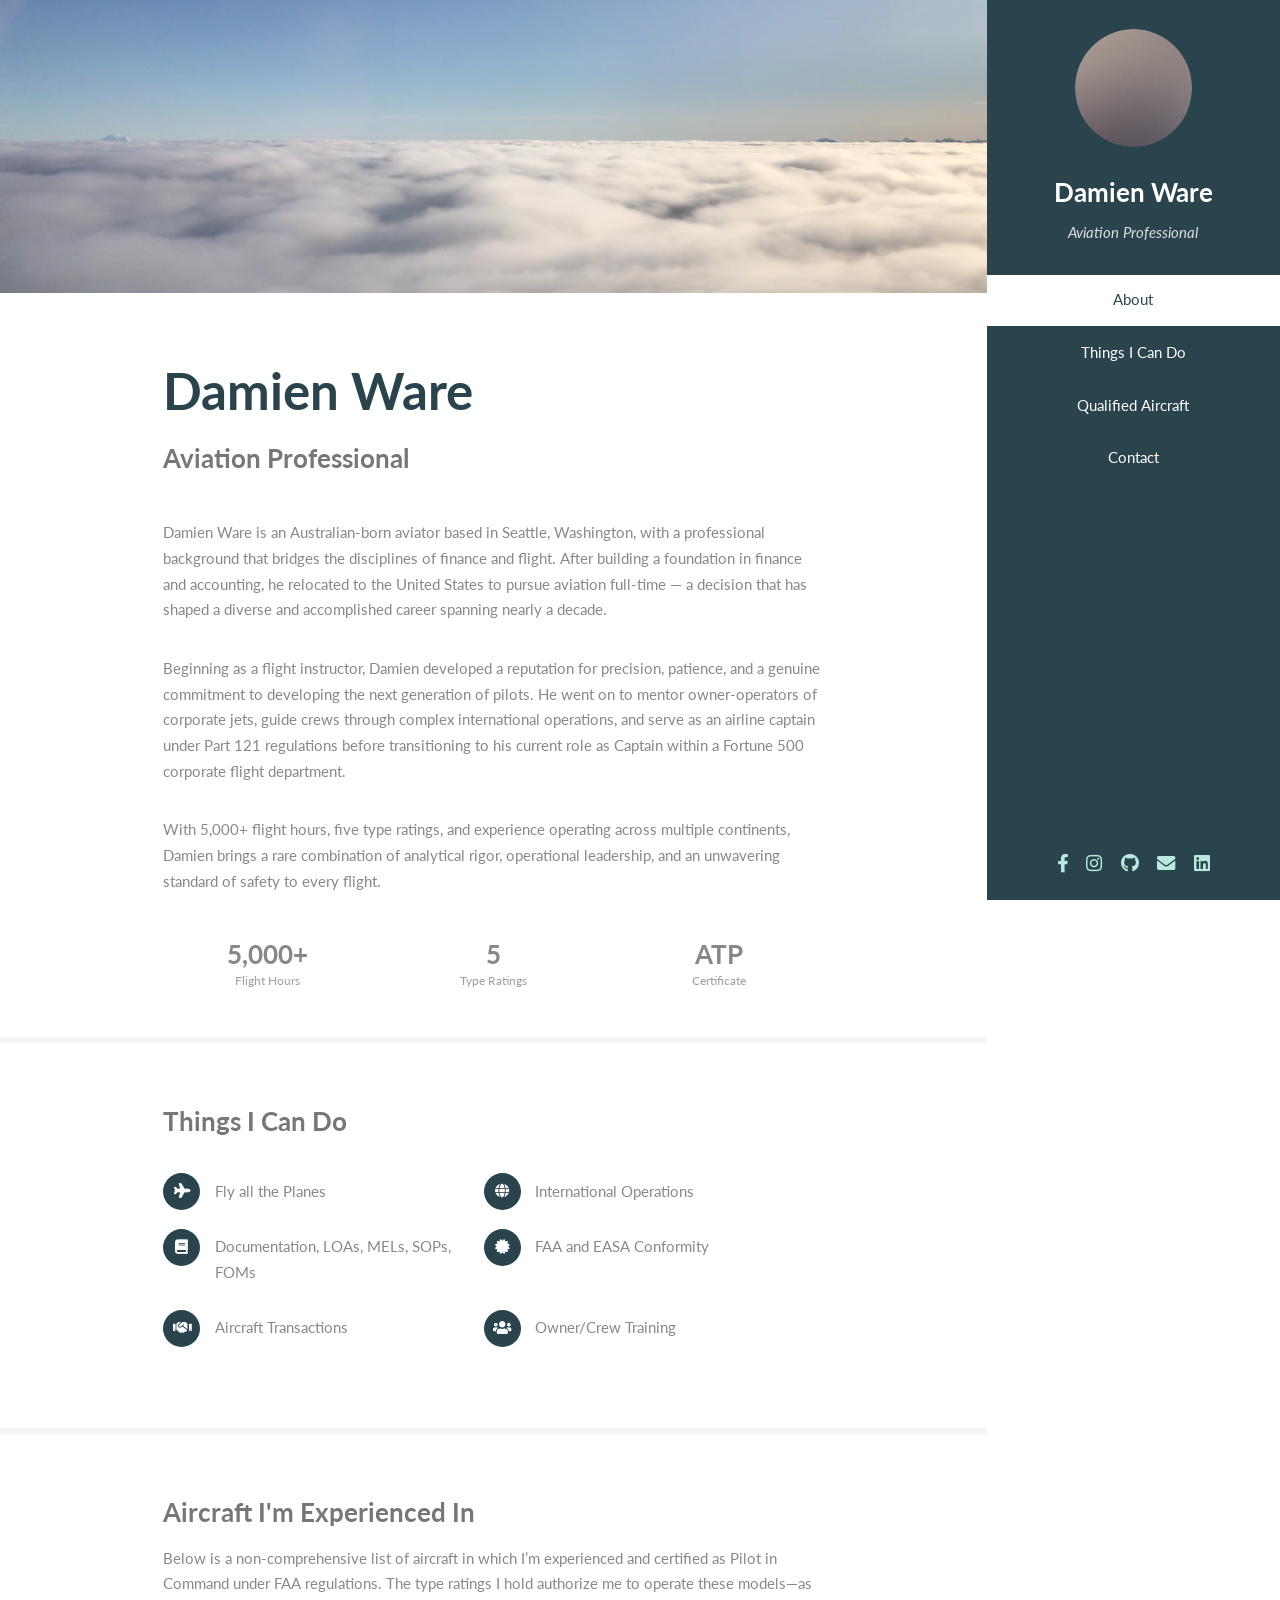
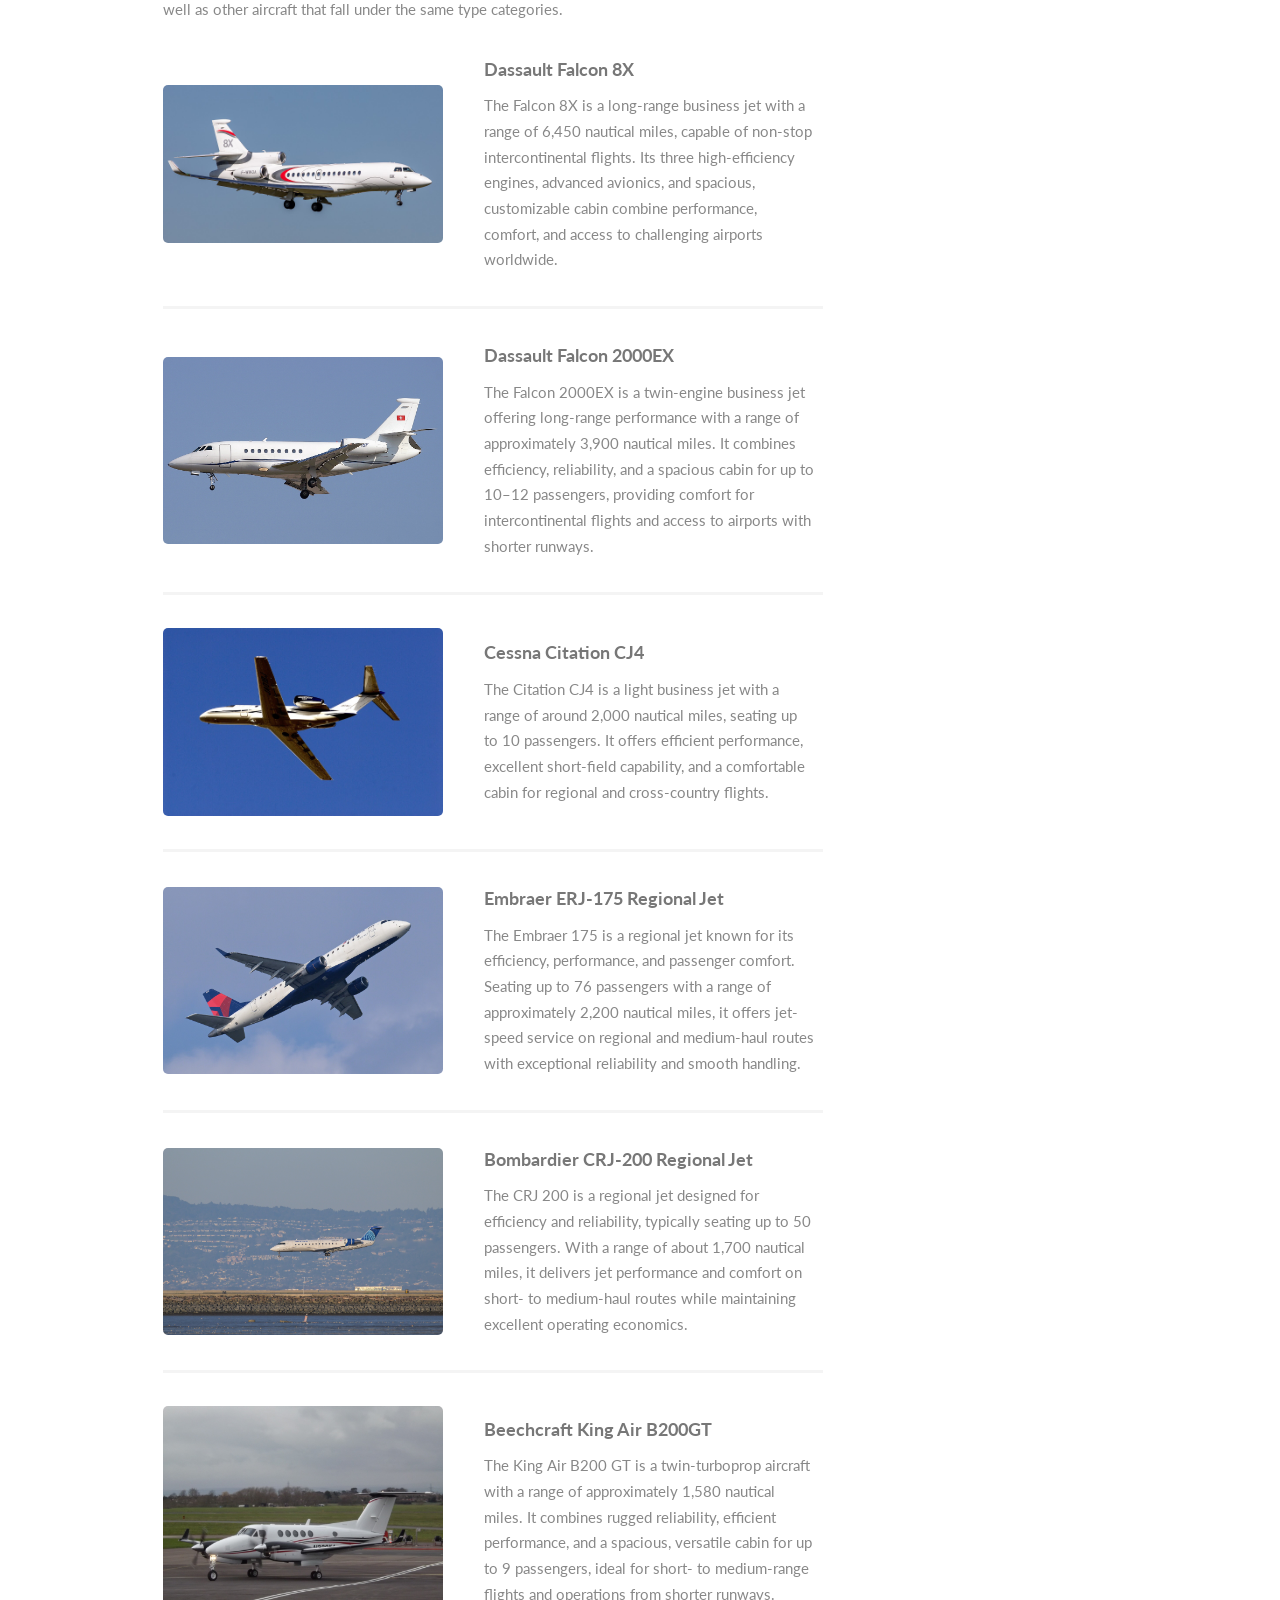
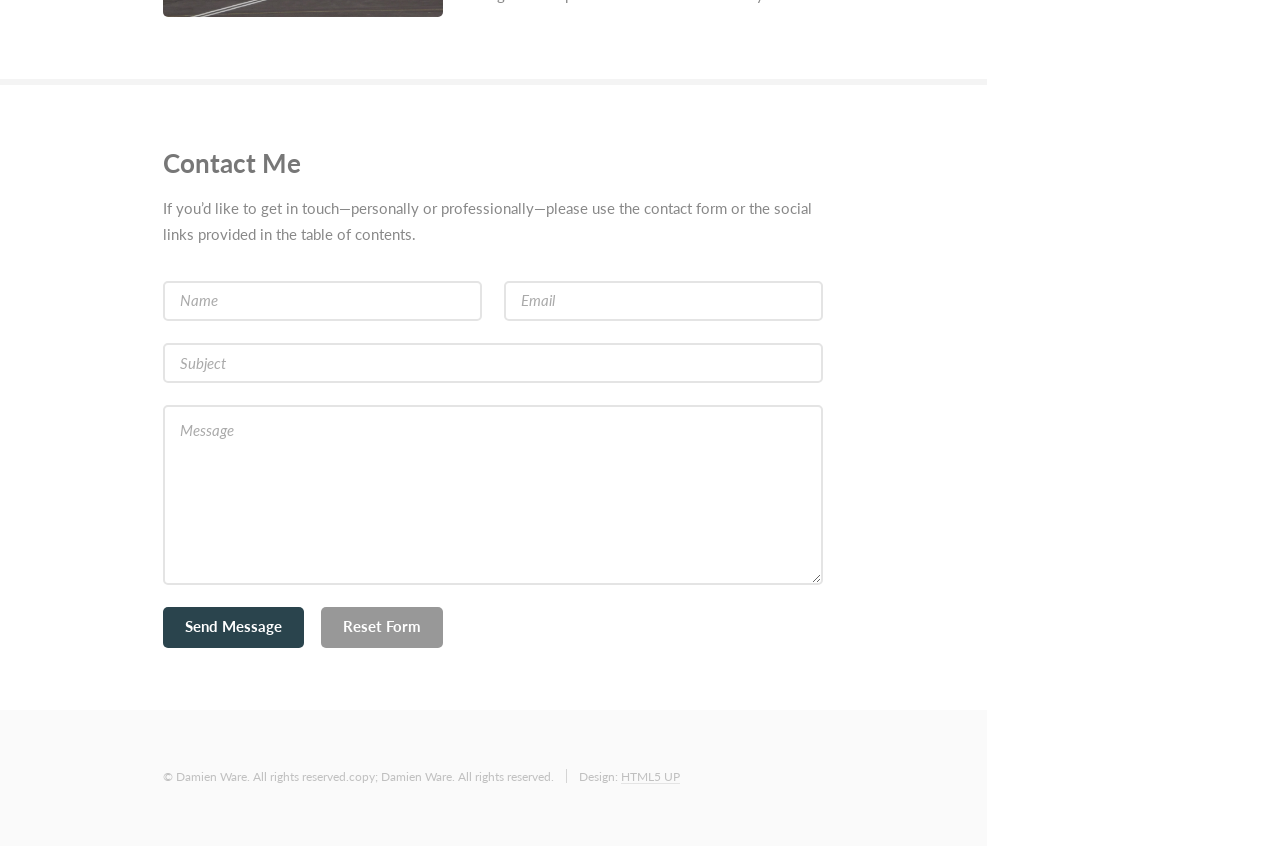
==== commit d05f6746: "Rewrite About bio — professional tone" ====
--- a/index.html
+++ b/index.html
@@ -61,7 +61,9 @@
 										<h2>Damien Ware</h2>
 										<p> Aviation Professional</p>
 									</header>
-									<p>I’m an Australian aviator now based in Seattle, with a background that bridges finance and flight. After beginning my career in finance and accounting, I followed my lifelong passion for aviation and moved to the United States to pursue it full-time. Since then, I’ve built a diverse career as a flight instructor, mentor to owner-pilots of corporate jets, airline captain under Part 121 operations, and now as a pilot for a Fortune 500 flight department. I bring a balance of analytical precision, operational leadership, and a deep commitment to safety and professionalism in every flight.</p>
+									<p>Damien Ware is an Australian-born aviator based in Seattle, Washington, with a professional background that bridges the disciplines of finance and flight. After building a foundation in finance and accounting, he relocated to the United States to pursue aviation full-time — a decision that has shaped a diverse and accomplished career spanning nearly a decade.</p>
+									<p>Beginning as a flight instructor, Damien developed a reputation for precision, patience, and a genuine commitment to developing the next generation of pilots. He went on to mentor owner-operators of corporate jets, guide crews through complex international operations, and serve as an airline captain under Part 121 regulations before transitioning to his current role as Captain within a Fortune 500 corporate flight department.</p>
+									<p>With 5,000+ flight hours, five type ratings, and experience operating across multiple continents, Damien brings a rare combination of analytical rigor, operational leadership, and an unwavering standard of safety to every flight.</p>
                         <div style="display:flex;flex-wrap:wrap;gap:1.2em;margin-top:1.5em;">
                             <div style="flex:1;min-width:140px;background:rgba(255,255,255,0.07);border-radius:8px;padding:1em;text-align:center;">
                                 <div style="font-size:1.8em;font-weight:700;">5,000+</div>
